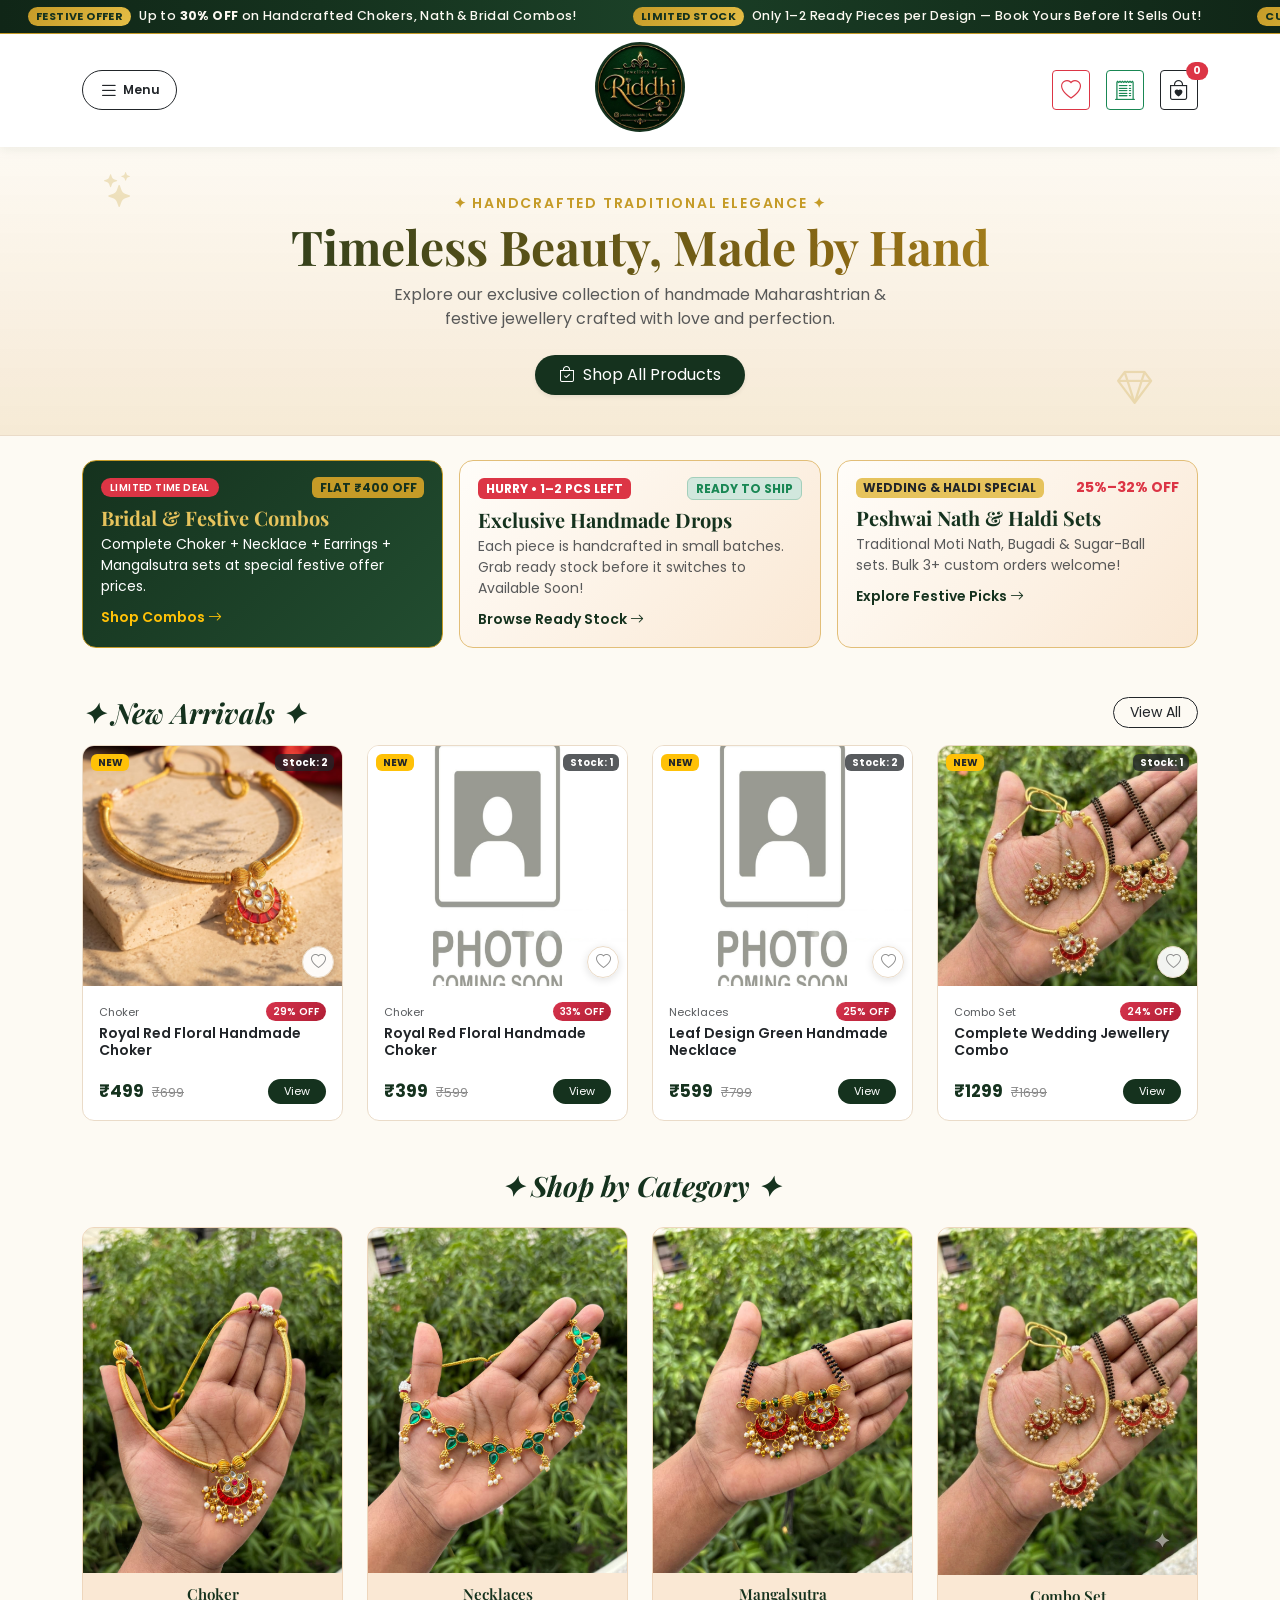
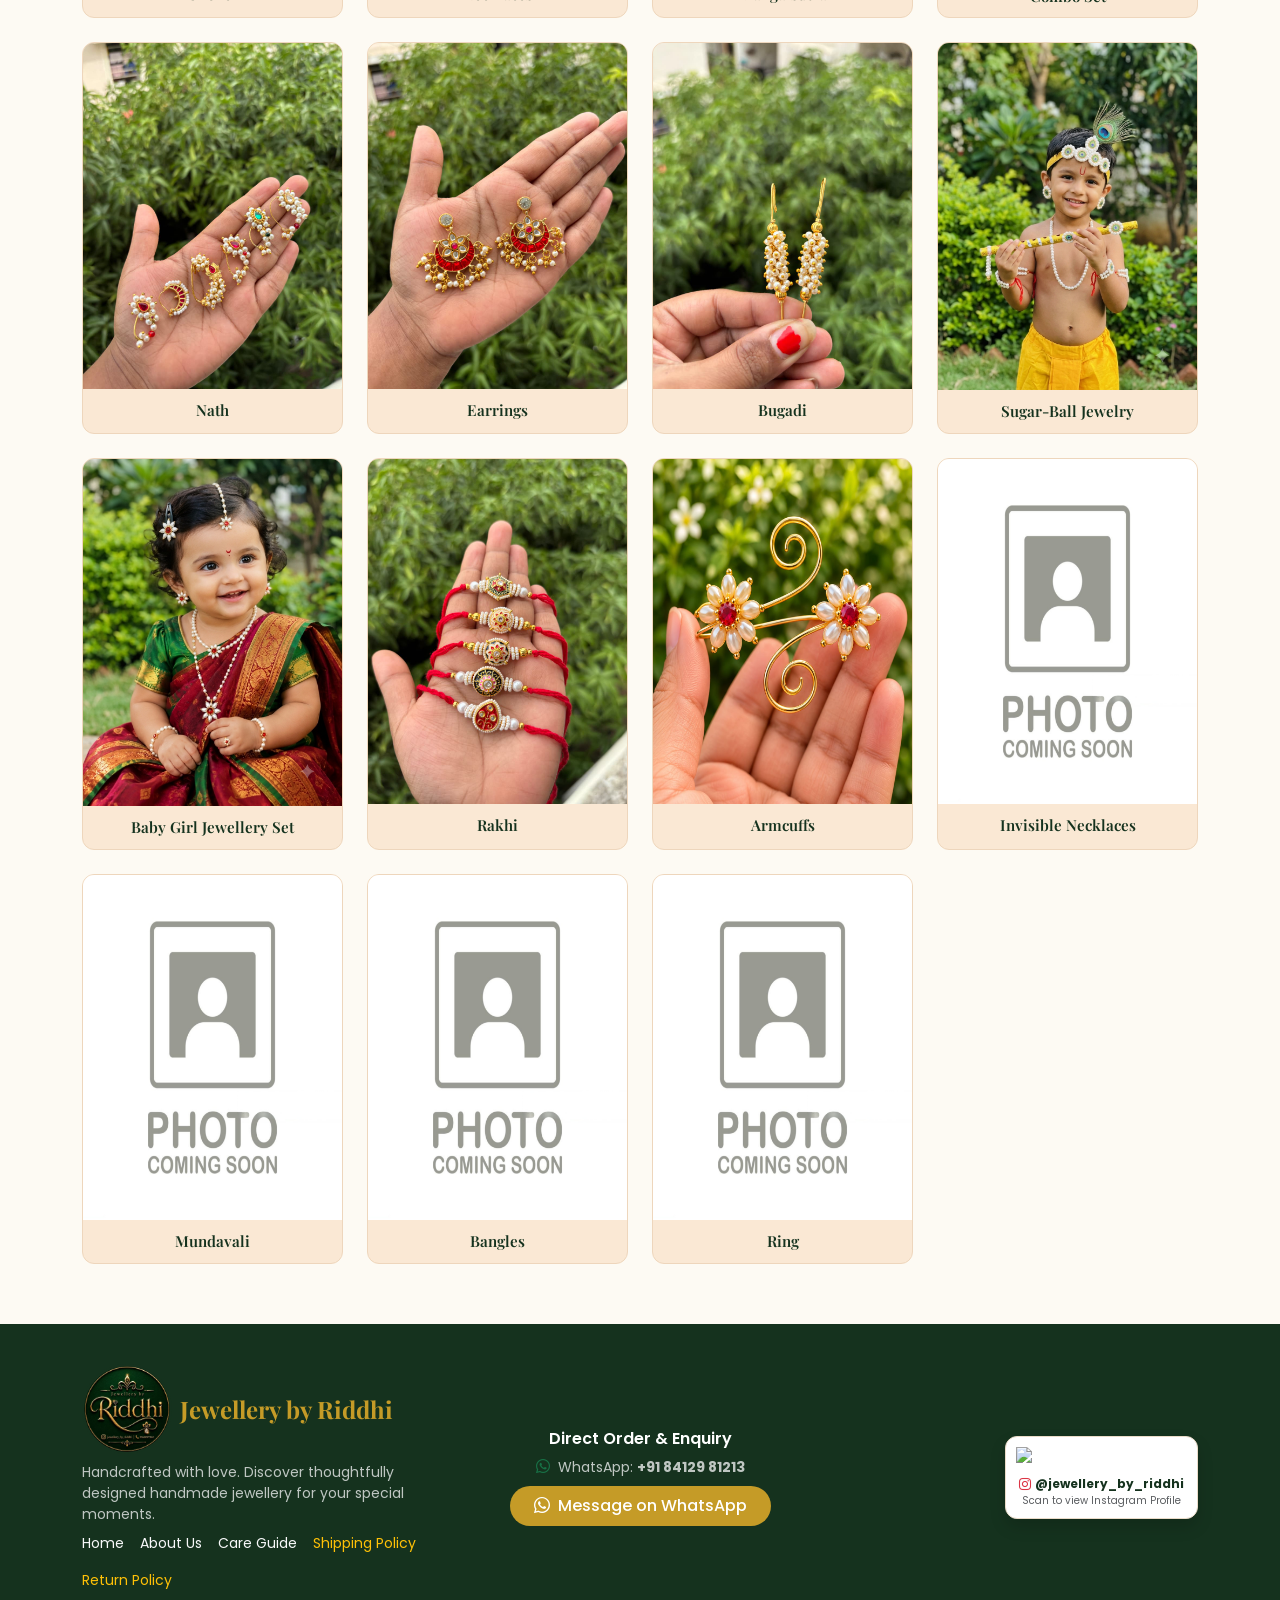
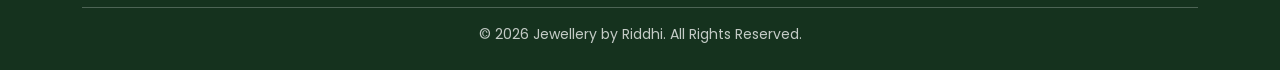
==== index.html @ 9cf91559 "Add files via upload" ====
<!DOCTYPE html>
<html lang="en">
<head>
  <meta charset="UTF-8">
  <meta name="viewport" content="width=device-width, initial-scale=1.0">
  <title>Jewellery by Riddhi - Handmade Jewellery</title>
  <link href="https://cdn.jsdelivr.net/npm/bootstrap@5.3.2/dist/css/bootstrap.min.css" rel="stylesheet">
  <link rel="stylesheet" href="https://cdn.jsdelivr.net/npm/bootstrap-icons@1.11.1/font/bootstrap-icons.css">
  <link href="https://fonts.googleapis.com/css2?family=Playfair+Display:ital,wght@0,600;0,700;1,500&family=Poppins:wght@300;400;500;600&display=swap" rel="stylesheet">
  <link rel="stylesheet" href="css/style.css">
</head>
<body>

  <!-- FESTIVE OFFER MARQUEE RIBBON -->
  <div class="offer-marquee-bar">
    <div class="offer-marquee-track">
      <div class="offer-marquee-item">
        <span class="gold-pill">Festive Offer</span>
        <span>Up to <strong>30% OFF</strong> on Handcrafted Chokers, Nath &amp; Bridal Combos!</span>
      </div>
      <div class="offer-marquee-item">
        <span class="gold-pill">Limited Stock</span>
        <span>Only 1–2 Ready Pieces per Design — Book Yours Before It Sells Out!</span>
      </div>
      <div class="offer-marquee-item">
        <span class="gold-pill">Custom Bulk</span>
        <span>Need 3–4+ Pieces for Weddings or Haldi? Custom Making Available!</span>
      </div>
      <div class="offer-marquee-item">
        <span class="gold-pill">Festive Offer</span>
        <span>Up to <strong>30% OFF</strong> on Handcrafted Chokers, Nath &amp; Bridal Combos!</span>
      </div>
      <div class="offer-marquee-item">
        <span class="gold-pill">Limited Stock</span>
        <span>Only 1–2 Ready Pieces per Design — Book Yours Before It Sells Out!</span>
      </div>
      <div class="offer-marquee-item">
        <span class="gold-pill">Custom Bulk</span>
        <span>Need 3–4+ Pieces for Weddings or Haldi? Custom Making Available!</span>
      </div>
    </div>
  </div>

  <!-- NAVBAR: LEFT MENU (offcanvas-start) | CENTER BRAND LOGO | RIGHT FAVORITES + MY ORDERS + CART -->
  <nav class="navbar sticky-top px-2 px-md-3">
    <div class="container">
      <div class="navbar-grid">
        <!-- Left: Menu Button -->
        <div class="nav-left-slot d-flex align-items-center">
          <button class="btn btn-outline-dark btn-sm px-2 px-md-3 py-1 d-flex align-items-center gap-1 rounded-pill" type="button" data-bs-toggle="offcanvas" data-bs-target="#menuOffcanvas" aria-label="Open Menu">
            <i class="bi bi-list fs-5"></i>
            <span class="d-none d-sm-inline small fw-semibold">Menu</span>
          </button>
        </div>

        <!-- Center: Brand Logo -->
        <div class="nav-center-slot text-center">
          <div class="d-inline-flex flex-column align-items-center" style="cursor:pointer;" onclick="navigateTo('home'); adminLogoTap()">
            <img src="assets/logo.png" alt="Jewellery by Riddhi Logo" class="brand-logo-img">
          </div>
        </div>

        <!-- Right: Favorites + My Orders + Cart Icons -->
        <div class="nav-right-slot d-flex align-items-center gap-2 gap-md-3">
          <button class="btn btn-outline-danger position-relative btn-sm px-2 py-1" onclick="openFavoritesView()" title="My Favorites">
            <i class="bi bi-heart fs-5"></i>
            <span id="navFavCount" class="position-absolute top-0 start-100 translate-middle badge rounded-pill bg-danger d-none">0</span>
          </button>
          <button class="btn btn-outline-success position-relative btn-sm px-2 py-1" data-bs-toggle="offcanvas" data-bs-target="#myOrdersOffcanvas" title="My Orders">
            <i class="bi bi-receipt-cutoff fs-5"></i>
            <span id="navOrdersCount" class="position-absolute top-0 start-100 translate-middle badge rounded-pill bg-success d-none">0</span>
          </button>
          <button class="btn btn-outline-dark position-relative btn-sm px-2 py-1" data-bs-toggle="offcanvas" data-bs-target="#cartOffcanvas" title="Shopping Cart">
            <i class="bi bi-bag-heart fs-5"></i>
            <span id="navCartCount" class="position-absolute top-0 start-100 translate-middle badge rounded-pill bg-danger">0</span>
          </button>
        </div>
      </div>
    </div>
  </nav>

  <!-- LEFT SIDEBAR MENU (offcanvas-start) -->
  <div class="offcanvas offcanvas-start" tabindex="-1" id="menuOffcanvas">
    <div class="offcanvas-header" style="background-color: var(--primary-green); color: #fff;">
      <div class="d-flex align-items-center gap-2">
        <img src="assets/logo.png" alt="Logo" class="brand-logo-img" style="width:60px;height:60px;">
      </div>
      <button type="button" class="btn-close btn-close-white" data-bs-dismiss="offcanvas"></button>
    </div>
    <div class="offcanvas-body d-flex flex-column justify-content-between" style="background-color: var(--cream-bg);">
      <div>
        <!-- ADMIN PERSISTENT SIDEBAR SECTION (Visible whenever admin is logged in, stays logged in even after closing popup) -->
        <div id="sidebarAdminSection" class="d-none mb-3 p-2 rounded-3 border shadow-sm" style="background-color: #fff8eb; border-color: var(--accent-gold) !important;">
          <div class="d-flex justify-content-between align-items-center mb-2">
            <span class="badge" style="background-color: var(--primary-green);"><i class="bi bi-shield-check me-1"></i>Admin Active</span>
            <button type="button" class="btn btn-outline-danger btn-sm py-0 px-2" style="font-size: 11px;" onclick="adminLogout()">
              <i class="bi bi-box-arrow-right me-1"></i>Logout
            </button>
          </div>

          <button type="button" class="btn btn-green btn-sm w-100 rounded-pill mb-2 fw-semibold" onclick="openAllCustomersModal()" data-bs-dismiss="offcanvas">
            <i class="bi bi-people me-1"></i> Customers &amp; Orders Panel
          </button>

          <!-- Individual Product Stock Update with Category Filter in Sidebar -->
          <div class="p-2 rounded bg-white border mb-2">
            <div class="small fw-bold mb-1" style="color: var(--primary-green); font-size: 11.5px;">
              <i class="bi bi-box-seam me-1"></i>Individual Product Stock Update
            </div>
            <select id="sidebarStockCategoryFilter" class="form-select form-select-sm mb-1" style="font-size: 11.5px;" onchange="syncStockCategoryFilter('sidebar')">
              <option value="All">Filter Category: All Categories</option>
            </select>
            <select id="sidebarStockProductSelect" class="form-select form-select-sm mb-1" style="font-size: 11.5px;" onchange="onStockProductSelectChange('sidebar')"></select>
            <div class="input-group input-group-sm">
              <span class="input-group-text" style="font-size: 11px;">Stock</span>
              <input type="number" id="sidebarStockQtyInput" class="form-control" min="0" max="999" value="2">
              <button type="button" class="btn btn-green" onclick="saveSingleProductStockFromUI('sidebar')">Update</button>
            </div>
          </div>

          <!-- Auto-Delivered Timer Manual Control in Sidebar -->
          <div class="p-2 rounded bg-white border">
            <div class="form-check form-switch m-0 d-flex align-items-center justify-content-between ps-0">
              <label class="form-check-label small fw-semibold text-dark" for="sidebarAutoDeliverSwitch" style="font-size: 11px;">
                <i class="bi bi-clock-history me-1 text-warning"></i>Auto-Delivered (5d)
              </label>
              <input class="form-check-input ms-2" type="checkbox" role="switch" id="sidebarAutoDeliverSwitch" checked onchange="toggleAutoDeliverSetting(this.checked)">
            </div>
            <div id="sidebarAutoDeliverHint" class="text-muted mt-1" style="font-size: 10px;">
              ON: Shipped orders auto-mark Delivered in 5 days. Turn OFF for manual Delivered status only.
            </div>
          </div>
        </div>

        <ul class="list-group list-group-flush mb-3">
          <li class="list-group-item bg-transparent">
            <a href="javascript:void(0)" class="text-decoration-none text-dark fw-semibold" onclick="navigateTo('home')" data-bs-dismiss="offcanvas">
              <i class="bi bi-house-door me-2"></i>Home
            </a>
          </li>
          <li class="list-group-item bg-transparent">
            <a href="javascript:void(0)" class="text-decoration-none text-dark fw-semibold" onclick="openProductsView('All')" data-bs-dismiss="offcanvas">
              <i class="bi bi-grid me-2"></i>All Products (Filter)
            </a>
          </li>
          <li class="list-group-item bg-transparent">
            <a href="javascript:void(0)" class="text-decoration-none text-dark fw-semibold" onclick="openFavoritesView()" data-bs-dismiss="offcanvas">
              <i class="bi bi-heart text-danger me-2"></i>My Favorites
            </a>
          </li>
          <li class="list-group-item bg-transparent">
            <a href="javascript:void(0)" class="text-decoration-none text-dark fw-semibold" data-bs-toggle="offcanvas" data-bs-target="#myOrdersOffcanvas">
              <i class="bi bi-receipt-cutoff me-2"></i>My Orders
            </a>
          </li>
          <li class="list-group-item bg-transparent">
            <a href="about.html" class="text-decoration-none text-dark fw-semibold">
              <i class="bi bi-info-circle me-2"></i>About Us
            </a>
          </li>
          <li class="list-group-item bg-transparent">
            <a href="care-guide.html" class="text-decoration-none text-dark fw-semibold">
              <i class="bi bi-stars me-2"></i>Care Guide
            </a>
          </li>
          <li class="list-group-item bg-transparent">
            <a href="javascript:void(0)" class="text-decoration-none text-dark fw-semibold" onclick="openPolicyModal('shipping')" data-bs-dismiss="offcanvas">
              <i class="bi bi-truck me-2"></i>Shipping Policy
            </a>
          </li>
          <li class="list-group-item bg-transparent">
            <a href="javascript:void(0)" class="text-decoration-none text-dark fw-semibold" onclick="openPolicyModal('return')" data-bs-dismiss="offcanvas">
              <i class="bi bi-arrow-counterclockwise me-2"></i>Return Policy
            </a>
          </li>
        </ul>

        <h6 class="fw-bold px-3 mb-2 text-uppercase small" style="color: var(--accent-gold); letter-spacing: 1px;">All Categories</h6>
        <div class="list-group list-group-flush px-2 mb-3" id="sidebarCategoryList" style="max-height: 220px; overflow-y: auto;"></div>
      </div>

      <div class="text-center border-top pt-3">
        <p class="small fw-semibold mb-2" style="color: var(--primary-green);">Follow Us on Instagram</p>
        <div class="qr-box shadow-sm">
          <img src="https://api.qrserver.com/v1/create-qr-code/?size=150x150&data=https://www.instagram.com/jewellery_by_riddhi/" alt="Instagram QR">
          <div class="small fw-bold mt-1" style="color: var(--primary-green); font-size: 11px;">@jewellery_by_riddhi</div>
        </div>
        <div class="mt-2">
          <a href="https://www.instagram.com/jewellery_by_riddhi/" target="_blank" class="btn btn-sm btn-outline-dark rounded-pill px-3">
            <i class="bi bi-instagram me-1"></i> Open Instagram
          </a>
        </div>
      </div>
    </div>
  </div>

  <!-- HOME VIEW -->
  <div id="homeView">
    <section class="hero-section text-center">
      <i class="bi bi-stars hero-float-badge hero-float-1"></i>
      <i class="bi bi-gem hero-float-badge hero-float-2"></i>
      <i class="bi bi-sparkle hero-float-badge hero-float-3"></i>
      <div class="container position-relative">
        <p class="text-uppercase small fw-semibold mb-1" style="color: var(--accent-gold); letter-spacing: 1.8px;">✦ Handcrafted Traditional Elegance ✦</p>
        <h1 class="display-5 fw-bold mb-2 gold-shimmer-text">Timeless Beauty, Made by Hand</h1>
        <p class="text-muted mx-auto mb-4" style="max-width: 530px;">Explore our exclusive collection of handmade Maharashtrian &amp; festive jewellery crafted with love and perfection.</p>
        <div class="d-flex justify-content-center gap-2 flex-wrap">
          <button class="btn btn-green px-4 py-2 rounded-pill shadow-sm" onclick="openProductsView('All')">
            <i class="bi bi-bag-check me-1"></i> Shop All Products
          </button>
          <!-- <button class="btn btn-outline-dark px-4 py-2 rounded-pill" onclick="openProductsView('Choker')">
            Explore Chokers
          </button> -->
        </div>
      </div>
    </section>

    <!-- HIGHLIGHTED OFFER CARDS BANNER SECTION -->
    <section class="container mt-4 mb-2">
      <div class="row g-3">
        <div class="col-12 col-md-4 stagger-card" style="animation-delay: 0.05s;">
          <div class="offer-highlight-card featured-green" onclick="openProductsView('Combo Set')">
            <div class="d-flex justify-content-between align-items-center mb-2">
              <span class="offer-urgency-pill">LIMITED TIME DEAL</span>
              <span class="badge" style="background-color: var(--accent-gold); color: #15321e;">FLAT ₹400 OFF</span>
            </div>
            <h5 class="brand-font fw-bold mb-1" style="color: var(--accent-gold-light);">Bridal &amp; Festive Combos</h5>
            <p class="small mb-2 opacity-90">Complete Choker + Necklace + Earrings + Mangalsutra sets at special festive offer prices.</p>
            <span class="small fw-semibold text-warning">Shop Combos <i class="bi bi-arrow-right"></i></span>
          </div>
        </div>

        <div class="col-12 col-md-4 stagger-card" style="animation-delay: 0.15s;">
          <div class="offer-highlight-card" onclick="openProductsView('All')">
            <div class="d-flex justify-content-between align-items-center mb-2">
              <span class="badge bg-danger">HURRY • 1–2 PCS LEFT</span>
              <span class="badge bg-success-subtle text-success border border-success-subtle">READY TO SHIP</span>
            </div>
            <h5 class="brand-font fw-bold mb-1" style="color: var(--primary-green);">Exclusive Handmade Drops</h5>
            <p class="small text-muted mb-2">Each piece is handcrafted in small batches. Grab ready stock before it switches to Available Soon!</p>
            <span class="small fw-semibold" style="color: var(--primary-green);">Browse Ready Stock <i class="bi bi-arrow-right"></i></span>
          </div>
        </div>

        <div class="col-12 col-md-4 stagger-card" style="animation-delay: 0.25s;">
          <div class="offer-highlight-card" onclick="openProductsView('Nath')">
            <div class="d-flex justify-content-between align-items-center mb-2">
              <span class="badge text-dark" style="background-color: var(--accent-gold-light);">WEDDING &amp; HALDI SPECIAL</span>
              <span class="small fw-bold text-danger">25%–32% OFF</span>
            </div>
            <h5 class="brand-font fw-bold mb-1" style="color: var(--primary-green);">Peshwai Nath &amp; Haldi Sets</h5>
            <p class="small text-muted mb-2">Traditional Moti Nath, Bugadi &amp; Sugar-Ball sets. Bulk 3+ custom orders welcome!</p>
            <span class="small fw-semibold" style="color: var(--primary-green);">Explore Festive Picks <i class="bi bi-arrow-right"></i></span>
          </div>
        </div>
      </div>
    </section>

    <!-- NEW ARRIVALS SECTION -->
    <section class="container my-5">
      <div class="d-flex justify-content-between align-items-center mb-3">
        <h3 class="section-title m-0">✦ New Arrivals ✦</h3>
        <button class="btn btn-sm btn-outline-dark rounded-pill px-3" onclick="openProductsView('All')">View All</button>
      </div>
      <div class="row g-3 g-md-4" id="newArrivalsGrid"></div>
    </section>

    <!-- SHOP BY CATEGORY (15 CATEGORIES) -->
    <section class="container my-5">
      <div class="text-center mb-4">
        <h3 class="section-title">✦ Shop by Category ✦</h3>
      </div>
      <div class="row g-3 g-md-4" id="homeCategoryGrid">
      </div>
    </section>
  </div>

  <!-- ALL PRODUCTS & FILTER VIEW -->
  <section class="container my-4 d-none" id="productListView">
    <div class="d-flex flex-wrap justify-content-between align-items-center gap-2 mb-3 pb-2 border-bottom">
      <button class="btn btn-outline-dark btn-sm rounded-pill px-3" onclick="navigateTo('home')">
        <i class="bi bi-arrow-left"></i> Home
      </button>
      <h3 class="brand-font fw-bold m-0" id="collectionHeading" style="color: var(--primary-green);">All Products</h3>
      <span class="badge bg-secondary" id="productCountBadge">0 Items</span>
    </div>

    <div class="card border-0 shadow-sm p-3 mb-4" style="background-color: #fff; border-radius: 12px;">
      <div class="row g-2 align-items-center">
        <div class="col-12 col-md-4">
          <div class="input-group input-group-sm">
            <span class="input-group-text bg-white"><i class="bi bi-search"></i></span>
            <input type="text" id="filterSearch" class="form-control" placeholder="Search choker, nath, green, bridal..." oninput="applyFilters()">
          </div>
        </div>
        <div class="col-6 col-md-4">
          <select id="filterCategory" class="form-select form-select-sm" onchange="applyFilters()">
            <option value="All">All Categories</option>
          </select>
        </div>
        <div class="col-6 col-md-4">
          <select id="filterPrice" class="form-select form-select-sm" onchange="applyFilters()">
            <option value="default">Sort / Filter: Featured</option>
            <option value="a-z">Alphabetically: A – Z</option>
            <option value="z-a">Alphabetically: Z – A</option>
            <option value="low-high">Price: Low to High</option>
            <option value="high-low">Price: High to Low</option>
            <option value="under-500">Under ₹500</option>
            <option value="500-1000">₹500 – ₹1000</option>
            <option value="1000-1500">₹1000 – ₹1500</option>
            <option value="1500-2000">₹1500 – ₹2000</option>
            <option value="above-2000">Above ₹2000</option>
          </select>
        </div>
      </div>
    </div>

    <div class="row g-3 g-md-4" id="productsGrid"></div>
  </section>

  <!-- MY FAVORITES / WISHLIST VIEW -->
  <section class="container my-4 d-none" id="favoritesView">
    <div class="d-flex flex-wrap justify-content-between align-items-center gap-2 mb-3 pb-2 border-bottom">
      <button class="btn btn-outline-dark btn-sm rounded-pill px-3" onclick="navigateTo('home')">
        <i class="bi bi-arrow-left"></i> Home
      </button>
      <h3 class="brand-font fw-bold m-0" style="color: var(--primary-green);">
        <i class="bi bi-heart-fill text-danger me-1"></i> My Favorite Jewellery
      </h3>
      <span class="badge bg-danger" id="favoritesCountBadge">0 Saved</span>
    </div>
    <div class="row g-3 g-md-4" id="favoritesGrid"></div>
  </section>

  <!-- PRODUCT DETAIL MODAL -->
  <div class="modal fade" id="productModal" tabindex="-1" aria-hidden="true">
    <div class="modal-dialog modal-dialog-centered modal-lg">
      <div class="modal-content" style="background-color: var(--cream-bg); border-radius: 16px;">
        <div class="modal-header border-0 pb-1">
          <div class="d-flex align-items-center gap-2">
            <span class="badge" style="background-color: var(--accent-gold);" id="modalCategory">Category</span>
            <button type="button" id="modalFavBtn" class="btn btn-sm btn-outline-danger rounded-pill px-2 py-0" onclick="toggleCurrentProductFavorite()">
              <i class="bi bi-heart me-1"></i><span>Save</span>
            </button>
          </div>
          <button type="button" class="btn-close" onclick="closeProductModal()" aria-label="Close"></button>
        </div>
        <div class="modal-body pt-1">
          <div class="row g-4">
            <div class="col-md-6">
              <div class="media-main-box shadow-sm" id="modalMainMedia"></div>
              <div class="thumb-list" id="modalThumbnails"></div>
              <small class="text-muted d-block mt-1" style="font-size: 11px;">
                <i class="bi bi-arrows-fullscreen me-1"></i>3 photos + 1 video • Click media for full screen
              </small>
            </div>

            <div class="col-md-6">
              <h4 class="brand-font fw-bold mb-1" id="modalTitle" style="color: var(--primary-green);">Product Name</h4>
              <div class="d-flex flex-wrap align-items-center gap-2 my-2">
                <h4 class="fw-bold m-0" style="color: #b0881e;">₹<span id="modalPrice">0</span></h4>
                <span class="actual-price fs-6" id="modalActualPrice"></span>
                <span class="discount-badge" id="modalDiscountBadge"></span>
                <span class="badge bg-success-subtle text-success border border-success-subtle px-2 py-1" id="modalStockBadge">
                  Stock: 2 pcs
                </span>
              </div>
              <p class="small text-muted mb-2" id="modalDesc"></p>

              <!-- SHIPPING POLICY LINK IN PRODUCT DETAIL -->
              <div class="mb-3">
                <a href="javascript:void(0)" class="small fw-semibold text-decoration-none" style="color: var(--primary-green);" onclick="openPolicyModal('shipping')">
                  <i class="bi bi-truck me-1 text-warning"></i>View Shipping Policy &amp; Delivery Timelines <i class="bi bi-box-arrow-up-right" style="font-size: 10px;"></i>
                </a>
              </div>

              <!-- IN-STOCK ORDER CONTROLS -->
              <div id="inStockControlsBox">
                <div class="mb-2">
                  <label class="form-label fw-semibold small mb-1">Select Size:</label>
                  <select class="form-select form-select-sm" id="modalSize">
                    <option value="Free Size (Adjustable Dori)">Free Size (Adjustable Dori)</option>
                    <option value="Small / Kids">Small / Kids</option>
                    <option value="Medium (Standard)">Medium (Standard)</option>
                    <option value="Large">Large</option>
                  </select>
                </div>

                <div class="mb-2">
                  <label class="form-label fw-semibold small mb-1">
                    Quantity <span class="text-muted fw-normal" id="maxStockHint">(Max 2 ready)</span>:
                  </label>
                  <div class="input-group input-group-sm" style="width: 135px;">
                    <button class="btn btn-outline-secondary" type="button" onclick="changeModalQty(-1)">-</button>
                    <input type="text" class="form-control text-center fw-bold" id="modalQty" value="1" readonly>
                    <button class="btn btn-outline-secondary" type="button" onclick="changeModalQty(1)">+</button>
                  </div>
                </div>

                <div class="mb-3">
                  <label class="form-label fw-semibold small mb-1">Customization Note (Optional):</label>
                  <textarea class="form-control form-control-sm" id="modalCustom" rows="2" placeholder="Color change, matching earrings, or dori length..."></textarea>
                </div>

                <div class="d-grid gap-2 d-sm-flex">
                  <button class="btn btn-outline-dark flex-fill fw-medium btn-sm py-2" onclick="handleAddToCartClick()">
                    <i class="bi bi-cart-plus me-1"></i> Add to Cart
                  </button>
                  <button class="btn btn-green flex-fill fw-medium btn-sm py-2" onclick="handleOrderSingleClick()">
                    <i class="bi bi-whatsapp me-1"></i> Order Now
                  </button>
                </div>
              </div>

              <!-- OUT OF STOCK / AVAILABLE SOON ENQUIRY BOX -->
              <div id="availableSoonBox" class="d-none p-3 rounded-3 border mb-2" style="background-color: #fff3cd; border-color: #ffe69c !important;">
                <div class="d-flex align-items-center gap-2 mb-1">
                  <span class="badge bg-danger">Stock: 0</span>
                  <span class="fw-bold text-dark small">Available Soon (Made to Order)</span>
                </div>
                <p class="small text-muted mb-2" style="font-size: 12px;">
                  Ready stock is currently sold out. Still want this design? Contact us directly on Call or WhatsApp to place a custom-making request!
                </p>
                <div class="d-flex gap-2 flex-wrap">
                  <a id="availSoonWaBtn" href="#" target="_blank" class="btn btn-green btn-sm rounded-pill flex-fill">
                    <i class="bi bi-whatsapp me-1"></i> WhatsApp Enquiry
                  </a>
                  <a href="tel:+918412981213" class="btn btn-outline-dark btn-sm rounded-pill flex-fill">
                    <i class="bi bi-telephone-fill me-1"></i> Call Now
                  </a>
                </div>
              </div>

              <!-- BULK / 3-4+ PIECES CUSTOM ENQUIRY -->
              <div class="mt-3 p-2 rounded-3 border" style="background-color: #fff8eb; border-color: #eed6bc !important;">
                <div class="d-flex justify-content-between align-items-center gap-2">
                  <span class="small text-dark" style="font-size: 12px;">
                    <strong>Need 3, 4 or more pieces?</strong> Custom bulk making available!
                  </span>
                  <button class="btn btn-gold btn-sm text-nowrap" style="font-size: 11px;" onclick="toggleBulkEnquiry()">
                    Enquire 3+ Pcs
                  </button>
                </div>
                <div id="bulkEnquiryBox" class="mt-2 pt-2 border-top d-none">
                  <div class="input-group input-group-sm">
                    <span class="input-group-text">Qty</span>
                    <input type="number" id="bulkQtyInput" class="form-control" value="4" min="3" max="50" style="max-width: 70px;">
                    <input type="text" id="bulkNoteInput" class="form-control" placeholder="Color/Event note...">
                    <button class="btn btn-green" type="button" onclick="sendBulkEnquiryWhatsApp()">
                      <i class="bi bi-whatsapp"></i> Send
                    </button>
                  </div>
                </div>
              </div>

            </div>
          </div>
        </div>
      </div>
    </div>
  </div>

  <!-- COMPULSORY CUSTOMER DETAILS MODAL -->
  <div class="modal fade" id="customerDetailsModal" tabindex="-1" aria-hidden="true">
    <div class="modal-dialog modal-dialog-centered">
      <div class="modal-content" style="background-color: var(--cream-bg); border-radius: 16px;">
        <div class="modal-header" style="background-color: var(--primary-green); color: #fff;">
          <h5 class="modal-title brand-font"><i class="bi bi-person-check me-2"></i>Delivery &amp; Contact Details</h5>
          <button type="button" class="btn-close btn-close-white" data-bs-dismiss="modal"></button>
        </div>
        <form onsubmit="submitCustomerDetails(event)" autocomplete="off">
          <div class="modal-body">
            <p class="small text-muted mb-3">All fields are required so we can process your order and review your summary before sending on WhatsApp.</p>
            <div class="mb-2">
              <label class="form-label small fw-semibold">Full Name * <span class="text-muted fw-normal">(Alphabets only)</span></label>
              <input type="text" id="custName" class="form-control form-control-sm" required pattern="[A-Za-z\s]{2,60}" oninput="sanitizeAlphaInput(this)" placeholder="Enter full name (e.g. Riddhi Kulkarni)">
              <small id="custNameHint" class="text-danger d-none" style="font-size: 11px;">Only alphabets (A–Z) and spaces are allowed.</small>
            </div>
            <div class="mb-2">
              <label class="form-label small fw-semibold">Mobile / WhatsApp Number * <span class="text-muted fw-normal">(Exact 10 digits)</span></label>
              <input type="tel" id="custMobile" class="form-control form-control-sm" required pattern="[0-9]{10}" minlength="10" maxlength="10" oninput="sanitizeTenDigitMobile(this)" placeholder="e.g. 9876543210">
              <small id="custMobileHint" class="text-danger d-none" style="font-size: 11px;">Please enter an exact 10-digit Indian mobile number.</small>
            </div>
            <div class="mb-2">
              <label class="form-label small fw-semibold">Complete Address *</label>
              <textarea id="custAddress" class="form-control form-control-sm" rows="2" required placeholder="House/Flat no., Street, Landmark"></textarea>
            </div>
            <div class="row g-2">
              <div class="col-6">
                <label class="form-label small fw-semibold">City *</label>
                <div class="city-autocomplete-wrap">
                  <div class="input-group input-group-sm">
                    <input type="text" id="custCity" class="form-control" required placeholder="Select or type city..." oninput="handleCityInput(this.value)" onfocus="handleCityInput(this.value)">
                    <button class="btn btn-outline-secondary" type="button" onclick="toggleCityDropdownBtn()" title="Show city list" aria-label="Show city list">
                      <i class="bi bi-chevron-down"></i>
                    </button>
                  </div>
                  <div id="citySuggestionsDropdown" class="city-suggestions-list d-none"></div>
                </div>
              </div>
              <div class="col-6">
                <label class="form-label small fw-semibold">Pincode *</label>
                <input type="text" id="custPincode" class="form-control form-control-sm" required pattern="[0-9]{6}" minlength="6" maxlength="6" oninput="this.value = this.value.replace(/[^0-9]/g, '').slice(0,6)" placeholder="6-digit PIN">
              </div>
            </div>
          </div>
          <div class="modal-footer border-0">
            <button type="button" class="btn btn-outline-secondary btn-sm" data-bs-dismiss="modal">Cancel</button>
            <button type="submit" class="btn btn-green btn-sm px-4 rounded-pill">Continue</button>
          </div>
        </form>
      </div>
    </div>
  </div>

  <!-- ORDER REVIEW & CONFIRMATION MODAL -->
  <div class="modal fade" id="orderConfirmModal" tabindex="-1" aria-hidden="true">
    <div class="modal-dialog modal-dialog-centered">
      <div class="modal-content" style="background-color: var(--cream-bg); border-radius: 16px; border: 2px solid var(--accent-gold);">
        <div class="modal-header" style="background-color: var(--primary-green); color: #fff;">
          <h5 class="modal-title brand-font"><i class="bi bi-clipboard-check me-2"></i>Review &amp; Confirm Order</h5>
          <button type="button" class="btn-close btn-close-white" data-bs-dismiss="modal"></button>
        </div>
        <div class="modal-body">
          <p class="small text-muted mb-2">Please verify your selected items and delivery details before confirming:</p>
          <div id="confirmOrderPreviewBox" class="p-3 rounded-3 bg-white border shadow-sm mb-3"></div>
          <div class="p-2 rounded-3 small" style="background-color: #fff8eb; border: 1px solid #eed6bc; color: #5c4310;">
            <i class="bi bi-info-circle-fill me-1 text-warning"></i>
            Confirming will place your order, reserve your stock, and open WhatsApp to send your order details.
          </div>
        </div>
        <div class="modal-footer border-0 d-flex flex-wrap justify-content-between gap-2">
          <button type="button" class="btn btn-outline-dark btn-sm rounded-pill px-3" onclick="editOrderDetailsFromConfirm()">
            <i class="bi bi-pencil-square me-1"></i> Edit Details
          </button>
          <div class="d-flex gap-2">
            <button type="button" class="btn btn-outline-danger btn-sm rounded-pill px-3" data-bs-dismiss="modal">
              No, Cancel
            </button>
            <button type="button" class="btn btn-green btn-sm rounded-pill px-3 fw-semibold" onclick="confirmAndSendOrderWhatsApp()">
              <i class="bi bi-whatsapp me-1"></i> Yes, Confirm &amp; Send on WhatsApp
            </button>
          </div>
        </div>
      </div>
    </div>
  </div>

  <!-- CART ITEM REMOVAL CONFIRMATION MODAL -->
  <div class="modal fade" id="removeCartConfirmModal" tabindex="-1" aria-hidden="true">
    <div class="modal-dialog modal-dialog-centered modal-sm">
      <div class="modal-content" style="background-color: var(--cream-bg); border-radius: 16px; border: 1.5px solid #e2be78;">
        <div class="modal-header border-0 pb-0">
          <h6 class="modal-title brand-font fw-bold" style="color: var(--primary-green);">
            <i class="bi bi-trash3 text-danger me-1"></i> Remove Item?
          </h6>
          <button type="button" class="btn-close" data-bs-dismiss="modal"></button>
        </div>
        <div class="modal-body text-center py-3">
          <p class="small fw-semibold mb-1" id="removeCartItemTitle">Product Name</p>
          <p class="small text-muted mb-0">Do you want to remove this product from cart?</p>
        </div>
        <div class="modal-footer border-0 justify-content-center gap-2 pt-0">
          <button type="button" class="btn btn-outline-secondary btn-sm rounded-pill px-4" data-bs-dismiss="modal">No</button>
          <button type="button" class="btn btn-danger btn-sm rounded-pill px-4" onclick="confirmRemoveCartItem()">Yes</button>
        </div>
      </div>
    </div>
  </div>

  <!-- ADMIN CANCEL REASON MODAL (High z-index so it always appears cleanly above Admin Panel) -->
  <div class="modal fade" id="adminCancelReasonModal" tabindex="-1" aria-hidden="true" data-bs-backdrop="static" style="z-index: 1080;">
    <div class="modal-dialog modal-dialog-centered">
      <div class="modal-content" style="background-color: var(--cream-bg); border-radius: 16px; border: 2px solid #dc3545;">
        <div class="modal-header bg-danger text-white">
          <h5 class="modal-title brand-font"><i class="bi bi-x-circle me-2"></i>Why Cancel Order?</h5>
          <button type="button" class="btn-close btn-close-white" onclick="closeAdminCancelModal()"></button>
        </div>
        <div class="modal-body">
          <p class="small text-muted mb-2">Order ID: <strong id="cancelModalOrderId" class="text-dark"></strong></p>
          <div class="mb-2">
            <label class="form-label small fw-semibold">Select Cancellation Reason *</label>
            <select id="adminCancelReasonSelect" class="form-select form-select-sm" onchange="toggleCustomCancelNote()">
              <option value="Customer requested cancellation">Customer requested cancellation</option>
              <option value="Payment not received / Unconfirmed">Payment not received / Unconfirmed</option>
              <option value="Raw material / Artisan unavailable">Raw material / Artisan unavailable</option>
              <option value="Delivery pincode not serviceable">Delivery pincode not serviceable</option>
              <option value="Duplicate order placed">Duplicate order placed</option>
              <option value="Other">Other (Write Custom Reason Below)</option>
            </select>
          </div>
          <div class="mb-1">
            <label class="form-label small fw-semibold">Note for Customer (Visible in Customer's My Orders)</label>
            <textarea id="adminCancelReasonNote" class="form-control form-control-sm" rows="2" placeholder="Write note or custom reason so customer knows why it was cancelled..."></textarea>
          </div>
        </div>
        <div class="modal-footer border-0">
          <button type="button" class="btn btn-outline-secondary btn-sm rounded-pill px-3" onclick="closeAdminCancelModal()">Back</button>
          <button type="button" id="confirmCancelOrderBtn" class="btn btn-danger btn-sm rounded-pill px-4" onclick="submitAdminCancelOrder()">Confirm Cancel Order</button>
        </div>
      </div>
    </div>
  </div>

  <!-- CART OFFCANVAS -->
  <div class="offcanvas offcanvas-end" tabindex="-1" id="cartOffcanvas">
    <div class="offcanvas-header" style="background-color: var(--primary-green); color: #fff;">
      <h5 class="offcanvas-title brand-font"><i class="bi bi-bag-heart me-2"></i>Your Shopping Cart</h5>
      <button type="button" class="btn-close btn-close-white" data-bs-dismiss="offcanvas"></button>
    </div>
    <div class="offcanvas-body d-flex flex-column justify-content-between" style="background-color: var(--cream-bg);">
      <div id="cartItemsContainer"></div>
      <div class="border-top pt-3 mt-3">
        <div class="d-flex justify-content-between align-items-center mb-1">
          <span class="small text-muted">Total Discount / Savings:</span>
          <span class="small fw-semibold text-success">₹<span id="cartSavingsTotal">0</span></span>
        </div>
        <div class="d-flex justify-content-between align-items-center mb-3">
          <span class="fw-bold fs-5">Total Amount:</span>
          <span class="fw-bold fs-5" style="color: var(--primary-green);">₹<span id="cartTotal">0</span></span>
        </div>
        <button class="btn btn-green w-100 py-2 fw-semibold" onclick="handleCheckoutCartClick()">
          <i class="bi bi-whatsapp me-1"></i> Order All on WhatsApp
        </button>
      </div>
    </div>
  </div>

  <!-- MY ORDERS OFFCANVAS (SAVED ORDER HISTORY + FILTERS) -->
  <div class="offcanvas offcanvas-end" tabindex="-1" id="myOrdersOffcanvas">
    <div class="offcanvas-header" style="background-color: var(--primary-green); color: #fff;">
      <h5 class="offcanvas-title brand-font"><i class="bi bi-receipt-cutoff me-2"></i>My Placed Orders</h5>
      <button type="button" class="btn-close btn-close-white" data-bs-dismiss="offcanvas"></button>
    </div>
    <div class="offcanvas-body d-flex flex-column justify-content-between" style="background-color: var(--cream-bg);">
      <div>
        <!-- PLACED ORDERS FILTERS -->
        <div class="card border-0 shadow-sm p-2 mb-3 bg-white">
          <div class="row g-2">
            <div class="col-6">
              <label class="form-label mb-1 text-muted" style="font-size: 10px; font-weight: 600;">BY STATUS</label>
              <select id="myOrdersStatusFilter" class="form-select form-select-sm" onchange="renderMyOrders()">
                <option value="all">All Orders</option>
                <option value="Pending">Order Placed</option>
                <option value="Confirmed">Confirmation</option>
                <option value="Shipped">Shipped</option>
                <option value="Delivered">Delivered</option>
                <option value="Cancelled">Cancelled</option>
              </select>
            </div>
            <div class="col-6">
              <label class="form-label mb-1 text-muted" style="font-size: 10px; font-weight: 600;">DATE-WISE FILTER</label>
              <select id="myOrdersDateFilter" class="form-select form-select-sm" onchange="renderMyOrders()">
                <option value="all">All Dates</option>
                <option value="30d">Last 30 Days</option>
                <option value="3m">Last 3 Months</option>
                <option value="2026">Year 2026</option>
                <option value="2025">Year 2025</option>
              </select>
            </div>
          </div>
        </div>

        <div id="myOrdersListContainer"></div>
      </div>
      <div class="border-top pt-2 mt-2 text-center">
        <small class="text-muted d-block mb-2" style="font-size: 11px;">Orders placed on this device are saved here automatically.</small>
        <button class="btn btn-outline-danger btn-sm rounded-pill px-3" onclick="clearOrderHistory()">Clear History</button>
      </div>
    </div>
  </div>

  <!-- FLOATING CART -->
  <div class="floating-cart d-none" id="floatingCartBtn" data-bs-toggle="offcanvas" data-bs-target="#cartOffcanvas">
    <i class="bi bi-bag-check-fill fs-5" style="color: var(--accent-gold);"></i>
    <span class="fw-medium small"><span id="floatCount">0</span> Items | ₹<span id="floatTotal">0</span></span>
  </div>

  <!-- FULLSCREEN MEDIA LIGHTBOX -->
  <div class="fullscreen-overlay" id="fullscreenOverlay">
    <button type="button" class="close-fullscreen-btn" onclick="closeFullscreenMedia()" aria-label="Close Full Screen">&times;</button>
    <div id="fullscreenContent"></div>
  </div>

  <!-- ORDER PLACED SUCCESSFULLY POPUP MODAL -->
  <div class="modal fade" id="orderSuccessModal" tabindex="-1" aria-hidden="true">
    <div class="modal-dialog modal-dialog-centered">
      <div class="modal-content" style="background-color: var(--cream-bg); border-radius: 18px; border: 2px solid var(--accent-gold);">
        <div class="modal-header border-0 pb-0">
          <button type="button" class="btn-close" data-bs-dismiss="modal" aria-label="Close"></button>
        </div>
        <div class="modal-body text-center pt-0 px-4 pb-4">
          <div class="mx-auto mb-3 d-flex align-items-center justify-content-center rounded-circle"
               style="width: 72px; height: 72px; background-color: #d1e7dd; color: #15321e; font-size: 2.4rem;">
            <i class="bi bi-check-circle-fill"></i>
          </div>
          <h3 class="brand-font fw-bold mb-1" style="color: var(--primary-green);">Order Placed Successfully!</h3>
          <div class="alert alert-warning py-2 px-3 small text-start my-2" style="border-radius: 10px; font-size: 12px;">
            <i class="bi bi-whatsapp text-success me-1"></i>
            <strong>Status:</strong> We have received your order and will confirm it shortly. We will reach out to you via call or WhatsApp to complete the payment process; your order will be confirmed only after this step. Please complete the payment to confirm your order.
          </div>

          <!-- Order Summary Card Inside Popup -->
          <div class="text-start p-3 rounded-3 mb-3 shadow-sm" style="background-color: #fff; border: 1px solid #eadbc8;" id="successOrderSummaryBox">
          </div>

          <!-- Buttons to Send / Save Order Copy on Customer's Own WhatsApp -->
          <div class="d-grid gap-2">
            <a id="customerWhatsAppCopyBtn" href="#" target="_blank" class="btn btn-green py-2 fw-semibold rounded-pill">
              <i class="bi bi-whatsapp me-1"></i> Get Order Details on My WhatsApp
            </a>
            <button type="button" class="btn btn-outline-success btn-sm rounded-pill" data-bs-dismiss="modal" data-bs-toggle="offcanvas" data-bs-target="#myOrdersOffcanvas">
              <i class="bi bi-receipt-cutoff me-1"></i> View in My Orders
            </button>
            <button type="button" class="btn btn-outline-dark btn-sm rounded-pill" data-bs-dismiss="modal">
              Continue Shopping
            </button>
          </div>
        </div>
      </div>
    </div>
  </div>

  <!-- ADMIN LOGIN MODAL -->
  <div class="modal fade" id="adminLoginModal" tabindex="-1" aria-hidden="true">
    <div class="modal-dialog modal-dialog-centered modal-sm">
      <div class="modal-content" style="background-color: var(--cream-bg); border-radius: 16px;">
        <div class="modal-header" style="background-color: var(--primary-green); color: #fff;">
          <h5 class="modal-title brand-font"><i class="bi bi-shield-lock me-2"></i>Admin Login</h5>
          <button type="button" class="btn-close btn-close-white" data-bs-dismiss="modal" aria-label="Close"></button>
        </div>
        <form onsubmit="submitAdminLogin(event)" autocomplete="off">
          <div class="modal-body">
            <div id="adminLoginError" class="alert alert-danger py-2 small d-none" role="alert"></div>
            <div class="mb-2">
              <label class="form-label small fw-semibold" for="adminUser">Username</label>
              <input type="text" id="adminUser" class="form-control form-control-sm" required autocomplete="username" autocapitalize="none" spellcheck="false">
            </div>
            <div class="mb-1">
              <label class="form-label small fw-semibold" for="adminPass">Password</label>
              <div class="input-group input-group-sm">
                <input type="password" id="adminPass" class="form-control" required autocomplete="current-password">
                <button class="btn btn-outline-secondary" type="button" onclick="const f=document.getElementById('adminPass'); f.type = f.type==='password' ? 'text' : 'password'" aria-label="Show or hide password"><i class="bi bi-eye"></i></button>
              </div>
            </div>
          </div>
          <div class="modal-footer border-0">
            <button type="button" class="btn btn-outline-secondary btn-sm" data-bs-dismiss="modal">Cancel</button>
            <button type="submit" id="adminLoginBtn" class="btn btn-green btn-sm px-4 rounded-pill">Login</button>
          </div>
        </form>
      </div>
    </div>
  </div>

  <!-- ADMIN PANEL: ALL CUSTOMERS, ORDERS & STOCK MANAGER (Closing does NOT logout admin) -->
  <div class="modal fade" id="allCustomersModal" tabindex="-1" aria-hidden="true">
    <div class="modal-dialog modal-dialog-centered modal-lg modal-dialog-scrollable">
      <div class="modal-content" style="background-color: var(--cream-bg); border-radius: 16px;">
        <div class="modal-header" style="background-color: var(--primary-green); color: #fff;">
          <h5 class="modal-title brand-font"><i class="bi bi-people me-2"></i>Admin: Customers, Orders &amp; Stock</h5>
          <button type="button" class="btn-close btn-close-white" data-bs-dismiss="modal" aria-label="Close"></button>
        </div>
        <div class="modal-body">
          <div class="d-flex flex-wrap justify-content-between align-items-center gap-2 mb-3">
            <span id="adminSourceBadge" class="badge bg-secondary">Source</span>
            <div class="d-flex gap-2">
              <button type="button" class="btn btn-outline-dark btn-sm" onclick="refreshAdminPanel()"><i class="bi bi-arrow-clockwise me-1"></i>Refresh</button>
              <button type="button" class="btn btn-outline-success btn-sm" onclick="exportOrdersCsv()"><i class="bi bi-download me-1"></i>CSV</button>
              <button type="button" class="btn btn-outline-danger btn-sm" onclick="adminLogout()"><i class="bi bi-box-arrow-right me-1"></i>Logout</button>
            </div>
          </div>

          <!-- PER-PRODUCT STOCK MANAGER WITH CATEGORY FILTER -->
          <div class="card border-0 shadow-sm p-2 mb-3 bg-white">
            <div class="d-flex flex-wrap justify-content-between align-items-center gap-2 mb-2">
              <span class="small fw-bold" style="color: var(--primary-green);"><i class="bi bi-box-seam me-1"></i>Individual Product Stock Update</span>
              <div class="form-check form-switch m-0">
                <input class="form-check-input" type="checkbox" role="switch" id="modalAutoDeliverSwitch" checked onchange="toggleAutoDeliverSetting(this.checked)">
                <label class="form-check-label small fw-semibold" for="modalAutoDeliverSwitch" style="font-size: 11px;">Auto-Delivered (5d)</label>
              </div>
            </div>
            <div class="row g-2 align-items-center">
              <div class="col-12 col-sm-4">
                <select id="modalStockCategoryFilter" class="form-select form-select-sm" onchange="syncStockCategoryFilter('modal')">
                  <option value="All">All Categories</option>
                </select>
              </div>
              <div class="col-12 col-sm-4">
                <select id="modalStockProductSelect" class="form-select form-select-sm" onchange="onStockProductSelectChange('modal')"></select>
              </div>
              <div class="col-7 col-sm-2">
                <div class="input-group input-group-sm">
                  <span class="input-group-text">Qty</span>
                  <input type="number" id="modalStockQtyInput" class="form-control" min="0" max="999" value="2">
                </div>
              </div>
              <div class="col-5 col-sm-2 d-grid">
                <button type="button" class="btn btn-green btn-sm" onclick="saveSingleProductStockFromUI('modal')">Save</button>
              </div>
            </div>
          </div>

          <div class="row g-2 mb-3">
            <div class="col-12 col-sm-7">
              <input type="text" id="customerSearchInput" class="form-control form-control-sm" placeholder="Search by Customer Name or Mobile Number..." oninput="renderAllCustomersSummary()">
            </div>
            <div class="col-12 col-sm-5">
              <select id="customerFilterType" class="form-select form-select-sm" onchange="renderAllCustomersSummary()">
                <option value="all">All Orders (Past &amp; Recent)</option>
                <option value="present">Recent (last 7 days)</option>
                <option value="past">Older than 7 days</option>
              </select>
            </div>
          </div>
          <div id="customerStatsBar" class="small fw-semibold mb-3 text-muted"></div>
          <div id="allCustomersListContainer"></div>
        </div>
        <div class="modal-footer border-0">
          <button type="button" class="btn btn-green btn-sm px-4 rounded-pill" data-bs-dismiss="modal">Close Panel</button>
        </div>
      </div>
    </div>
  </div>

  <div class="modal fade" id="policyModal" tabindex="-1" aria-hidden="true">
    <div class="modal-dialog modal-dialog-centered modal-lg">
      <div class="modal-content" style="background-color: var(--cream-bg); border-radius: 16px;">
        <div class="modal-header" style="background-color: var(--primary-green); color: #fff;">
          <h5 class="modal-title brand-font" id="policyModalTitle">Policy Details</h5>
          <button type="button" class="btn-close btn-close-white" data-bs-dismiss="modal"></button>
        </div>
        <div class="modal-body" id="policyModalBody"></div>
        <div class="modal-footer border-0">
          <button type="button" class="btn btn-green btn-sm px-4 rounded-pill" data-bs-dismiss="modal">Close</button>
        </div>
      </div>
    </div>
  </div>

  <footer>
    <div class="container">
      <div class="row g-4 align-items-center text-center text-md-start">
        <div class="col-md-4">
          <div class="d-flex align-items-center justify-content-center justify-content-md-start gap-2 mb-2">
            <img src="assets/logo.png" alt="Jewellery by Riddhi" class="brand-logo-img">
            <h4 class="brand-font fw-bold m-0" style="color: var(--accent-gold);">Jewellery by Riddhi</h4>
          </div>
          <p class="small text-light opacity-75 mb-2">Handcrafted with love. Discover thoughtfully designed handmade jewellery for your special moments.</p>
          <div class="d-flex justify-content-center justify-content-md-start gap-3 small flex-wrap">
            <a href="index.html" class="text-light text-decoration-none">Home</a>
            <a href="about.html" class="text-light text-decoration-none">About Us</a>
            <a href="care-guide.html" class="text-light text-decoration-none">Care Guide</a>
            <a href="javascript:void(0)" class="text-warning text-decoration-none" onclick="openPolicyModal('shipping')">Shipping Policy</a>
            <a href="javascript:void(0)" class="text-warning text-decoration-none" onclick="openPolicyModal('return')">Return Policy</a>
          </div>
        </div>

        <div class="col-md-4 text-center">
          <h6 class="fw-semibold mb-2">Direct Order &amp; Enquiry</h6>
          <p class="small mb-2 text-light opacity-75">
            <i class="bi bi-whatsapp text-success me-1"></i> WhatsApp: <strong>+91 84129 81213</strong>
          </p>
          <a href="https://wa.me/918412981213?text=Hello%20Jewellery%20by%20Riddhi!%20I%20have%20an%20enquiry." target="_blank" class="btn btn-gold px-4 py-2 rounded-pill">
            <i class="bi bi-whatsapp me-1"></i> Message on WhatsApp
          </a>
        </div>

        <div class="col-md-4 text-center text-md-end">
          <div class="qr-box shadow">
            <img src="https://api.qrserver.com/v1/create-qr-code/?size=150x150&data=https://www.instagram.com/jewellery_by_riddhi/" alt="Instagram QR Code">
            <div class="fw-bold mt-1" style="color: var(--primary-green); font-size: 12px;">
              <i class="bi bi-instagram text-danger me-1"></i>@jewellery_by_riddhi
            </div>
            <div class="text-muted" style="font-size: 10px;">Scan to view Instagram Profile</div>
          </div>
        </div>
      </div>

      <hr class="border-light opacity-25 my-3">
      <p class="text-center small mb-0 opacity-75">© 2026 Jewellery by Riddhi. All Rights Reserved.</p>
    </div>
  </footer>

  <script src="https://cdn.jsdelivr.net/npm/bootstrap@5.3.2/dist/js/bootstrap.bundle.min.js"></script>
  <script src="js/data.js?v=9"></script>
  <script src="js/app.js?v=9"></script>
</body>
</html>
---- css/style.css ----
:root {
  --primary-green: #15321e;
  --primary-green-light: #1f492c;
  --accent-gold: #c59b27;
  --accent-gold-light: #e6c35c;
  --cream-bg: #fdfaf3;
  --card-peach: #fae8d4;
  --text-dark: #2c2c2c;
}

body {
  font-family: 'Poppins', sans-serif;
  background-color: var(--cream-bg);
  color: var(--text-dark);
  overflow-x: hidden;
}

h1, h2, h3, h4, .brand-font {
  font-family: 'Playfair Display', serif;
}

/* ==========================================
   ANIMATIONS & KEYFRAMES
   ========================================== */
@keyframes goldShimmer {
  0% { background-position: -200% center; }
  100% { background-position: 200% center; }
}

@keyframes floatAccent {
  0%, 100% { transform: translateY(0px) rotate(0deg); }
  50% { transform: translateY(-8px) rotate(3deg); }
}

@keyframes pulseUrgency {
  0%, 100% { transform: scale(1); box-shadow: 0 0 0 0 rgba(197, 155, 39, 0.45); }
  50% { transform: scale(1.03); box-shadow: 0 0 0 8px rgba(197, 155, 39, 0); }
}

@keyframes marqueeScroll {
  0% { transform: translateX(0%); }
  100% { transform: translateX(-50%); }
}

@keyframes cardReveal {
  from {
    opacity: 0;
    transform: translateY(18px);
  }
  to {
    opacity: 1;
    transform: translateY(0);
  }
}

.stagger-card {
  animation: cardReveal 0.55s cubic-bezier(0.22, 1, 0.36, 1) both;
}

.gold-shimmer-text {
  background: linear-gradient(90deg, var(--primary-green) 0%, #8b6914 35%, var(--accent-gold) 50%, #8b6914 65%, var(--primary-green) 100%);
  background-size: 200% auto;
  -webkit-background-clip: text;
  -webkit-text-fill-color: transparent;
  animation: goldShimmer 4.5s linear infinite;
}

/* ==========================================
   FESTIVE OFFER MARQUEE RIBBON
   ========================================== */
.offer-marquee-bar {
  background: linear-gradient(90deg, #102617, var(--primary-green), #1b4027, var(--primary-green), #102617);
  color: #fff;
  border-bottom: 1.5px solid var(--accent-gold);
  overflow: hidden;
  white-space: nowrap;
  padding: 7px 0;
  font-size: 12.5px;
  letter-spacing: 0.4px;
  position: relative;
  z-index: 1031;
}

.offer-marquee-track {
  display: inline-flex;
  width: max-content;
  animation: marqueeScroll 28s linear infinite;
}

.offer-marquee-bar:hover .offer-marquee-track {
  animation-play-state: paused;
}

.offer-marquee-item {
  display: inline-flex;
  align-items: center;
  gap: 8px;
  padding: 0 28px;
  color: #fdfaf3;
  font-weight: 500;
}

.offer-marquee-item .gold-pill {
  background: linear-gradient(135deg, var(--accent-gold), #e5be46);
  color: #15321e;
  font-weight: 700;
  padding: 1px 8px;
  border-radius: 50px;
  font-size: 11px;
  text-transform: uppercase;
}

/* ==========================================
   NAVBAR & CENTERED BRAND LOGO
   ========================================== */
.navbar {
  background-color: #ffffff;
  box-shadow: 0 2px 12px rgba(21, 50, 30, 0.08);
  padding-top: 8px;
  padding-bottom: 8px;
}

.navbar-grid {
  display: grid;
  grid-template-columns: 1fr auto 1fr;
  align-items: center;
  width: 100%;
}

.nav-left-slot {
  justify-self: start;
}

.nav-center-slot {
  justify-self: center;
}

.nav-right-slot {
  justify-self: end;
}

.brand-logo-img {
  width: 90px;
  height: 90px;
  object-fit: contain;
  border-radius: 50%;
  background-color: #15321e;
  padding: 2px;
  transition: transform 0.3s ease, box-shadow 0.3s ease;
}

.brand-logo-img:hover {
  transform: scale(1.04);
  box-shadow: 0 4px 14px rgba(197, 155, 39, 0.35);
}

@media (max-width: 576px) {
  .brand-logo-img {
    width: 64px;
    height: 64px;
  }
}

/* ==========================================
   HERO SECTION & FLOATING ACCENTS
   ========================================== */
.hero-section {
  background: linear-gradient(rgba(253, 250, 243, 0.85), rgba(245, 232, 210, 0.91)),
              url('https://images.unsplash.com/photo-1611591437281-460bfbe1220a?auto=format&fit=crop&w=1200&q=80') center/cover;
  padding: 46px 15px 40px;
  border-bottom: 1px solid #eadbc8;
  position: relative;
  overflow: hidden;
}

.hero-float-badge {
  position: absolute;
  color: rgba(197, 155, 39, 0.25);
  font-size: 2.2rem;
  pointer-events: none;
  animation: floatAccent 4.5s ease-in-out infinite;
}

.hero-float-1 { top: 18px; left: 8%; animation-delay: 0s; }
.hero-float-2 { bottom: 20px; right: 10%; animation-delay: 1.5s; }
.hero-float-3 { top: 28px; right: 18%; font-size: 1.5rem; animation-delay: 0.8s; }

/* ==========================================
   HOME PAGE HIGHLIGHTED OFFER CARDS
   ========================================== */
.offer-highlight-card {
  background: linear-gradient(135deg, #fffdf9 0%, #fae8d4 100%);
  border: 1.5px solid #e2be78;
  border-radius: 14px;
  padding: 16px 18px;
  position: relative;
  overflow: hidden;
  transition: transform 0.28s ease, box-shadow 0.28s ease;
  height: 100%;
  cursor: pointer;
}

.offer-highlight-card:hover {
  transform: translateY(-4px);
  box-shadow: 0 10px 22px rgba(21, 50, 30, 0.13);
}

.offer-highlight-card.featured-green {
  background: linear-gradient(135deg, #15321e 0%, #224d30 100%);
  border-color: var(--accent-gold);
  color: #fff;
}

.offer-urgency-pill {
  display: inline-block;
  background: #dc3545;
  color: #fff;
  font-size: 10px;
  font-weight: 600;
  padding: 2px 9px;
  border-radius: 50px;
  letter-spacing: 0.4px;
  animation: pulseUrgency 2.4s infinite;
}

.btn-green {
  background-color: var(--primary-green);
  color: #fff;
  border: none;
  transition: all 0.25s ease;
}
.btn-green:hover {
  background-color: #1f492c;
  color: #fff;
  transform: translateY(-1px);
  box-shadow: 0 4px 12px rgba(21, 50, 30, 0.2);
}

.btn-gold {
  background-color: var(--accent-gold);
  color: #fff;
  border: none;
  font-weight: 500;
  transition: all 0.25s ease;
}
.btn-gold:hover {
  background-color: #b0881e;
  color: #fff;
  transform: translateY(-1px);
}

/* Section Titles */
.section-title {
  font-style: italic;
  font-weight: 700;
  color: var(--primary-green);
}

/* Category & New Arrival Cards */
.custom-card {
  background-color: var(--card-peach);
  border: 1px solid #eed6bc;
  border-radius: 12px;
  overflow: hidden;
  transition: transform 0.3s ease, box-shadow 0.3s ease, border-color 0.3s ease;
  cursor: pointer;
  height: 100%;
}
.custom-card:hover {
  transform: translateY(-5px);
  border-color: var(--accent-gold);
  box-shadow: 0 10px 20px rgba(21, 50, 30, 0.14);
}
.custom-card img {
  width: 100%;
  height: auto;
  object-fit: cover;
  transition: transform 0.4s ease;
}
.custom-card:hover img {
  transform: scale(1.04);
}
.card-footer-title {
  padding: 10px 8px;
  text-align: center;
  font-family: 'Playfair Display', serif;
  font-weight: 600;
  font-size: 0.95rem;
  color: var(--primary-green);
}

/* Product Grid Card */
.product-card {
  background: #fff;
  border: 1px solid #eadbc8;
  border-radius: 12px;
  overflow: hidden;
  transition: transform 0.3s ease, box-shadow 0.3s ease, border-color 0.3s ease;
  cursor: pointer;
  height: 100%;
  display: flex;
  flex-direction: column;
  justify-content: space-between;
}
.product-card:hover {
  box-shadow: 0 10px 24px rgba(21, 50, 30, 0.12);
  border-color: var(--accent-gold);
  transform: translateY(-4px);
}
.product-card img {
  width: 100%;
  height: 240px;
  object-fit: cover;
  transition: transform 0.4s ease;
}
.product-card:hover img {
  transform: scale(1.03);
}

/* Price & Discount Badges */
.price-tag {
  color: var(--primary-green);
  font-weight: 700;
  font-size: 1.05rem;
}
.actual-price {
  text-decoration: line-through;
  color: #8c8c8c;
  font-size: 0.82rem;
  font-weight: 400;
}
.discount-badge {
  background: linear-gradient(135deg, #d6334c, #b01e35);
  color: #fff;
  font-size: 10px;
  font-weight: 600;
  padding: 2px 7px;
  border-radius: 50px;
  letter-spacing: 0.3px;
}

/* Out of stock / Available Soon styling */
.product-card.out-of-stock img {
  filter: grayscale(50%) opacity(0.88);
}

/* Custom City Autocomplete Dropdown */
.city-autocomplete-wrap {
  position: relative;
}
.city-suggestions-list {
  position: absolute;
  top: 100%;
  left: 0;
  right: 0;
  z-index: 1060;
  background: #fff;
  border: 1px solid #d8c3a5;
  border-top: none;
  border-radius: 0 0 10px 10px;
  max-height: 175px;
  overflow-y: auto;
  box-shadow: 0 8px 18px rgba(0, 0, 0, 0.12);
}
.city-suggestion-item {
  padding: 7px 12px;
  font-size: 12.5px;
  cursor: pointer;
  border-bottom: 1px solid #f5eee4;
  display: flex;
  align-items: center;
  gap: 6px;
}
.city-suggestion-item:last-child {
  border-bottom: none;
}
.city-suggestion-item:hover,
.city-suggestion-item.active {
  background-color: #fae8d4;
  color: var(--primary-green);
  font-weight: 600;
}

/* Product Detail Gallery & Fullscreen Trigger */
.media-main-box {
  width: 100%;
  height: 340px;
  background: #fff;
  border-radius: 12px;
  overflow: hidden;
  border: 1px solid #eadbc8;
  position: relative;
  display: flex;
  align-items: center;
  justify-content: center;
}
.media-main-box img,
.media-main-box video {
  width: 100%;
  height: 100%;
  object-fit: cover;
  cursor: zoom-in;
}
.fullscreen-btn {
  position: absolute;
  top: 10px;
  right: 10px;
  z-index: 5;
  background: rgba(21, 50, 30, 0.85);
  color: #fff;
  border: 1px solid var(--accent-gold);
  border-radius: 8px;
  padding: 5px 9px;
  font-size: 12px;
  cursor: pointer;
}
.thumb-list {
  display: flex;
  gap: 8px;
  margin-top: 10px;
  overflow-x: auto;
  padding-bottom: 4px;
}
.thumb-item {
  width: 64px;
  height: 64px;
  border-radius: 8px;
  overflow: hidden;
  border: 2px solid transparent;
  cursor: pointer;
  position: relative;
  flex-shrink: 0;
}
.thumb-item.active {
  border-color: var(--primary-green);
}
.thumb-item img {
  width: 100%;
  height: 100%;
  object-fit: cover;
}
.video-badge-icon {
  position: absolute;
  inset: 0;
  background: rgba(0, 0, 0, 0.45);
  color: #fff;
  display: flex;
  align-items: center;
  justify-content: center;
  font-size: 1.3rem;
}

/* Fullscreen Lightbox Overlay */
.fullscreen-overlay {
  position: fixed;
  inset: 0;
  background: rgba(0, 0, 0, 0.94);
  z-index: 2000;
  display: none;
  align-items: center;
  justify-content: center;
  padding: 20px;
}
.fullscreen-overlay.active {
  display: flex;
}
.fullscreen-overlay img,
.fullscreen-overlay video {
  max-width: 96vw;
  max-height: 90vh;
  border-radius: 10px;
  box-shadow: 0 10px 35px rgba(0,0,0,0.6);
}
.close-fullscreen-btn {
  position: fixed;
  top: 18px;
  right: 22px;
  z-index: 2010;
  background: #fff;
  color: #000;
  border: none;
  width: 42px;
  height: 42px;
  border-radius: 50%;
  font-size: 22px;
  font-weight: bold;
  cursor: pointer;
}

/* QR Card */
.qr-box {
  background: #fff;
  border: 1px solid #eadbc8;
  border-radius: 12px;
  padding: 10px;
  text-align: center;
  display: inline-block;
}
.qr-box img {
  width: 115px;
  height: 115px;
}

/* Floating Cart */
.floating-cart {
  position: fixed;
  bottom: 20px;
  right: 20px;
  z-index: 1040;
  background-color: var(--primary-green);
  color: #fff;
  border: 2px solid var(--accent-gold);
  border-radius: 50px;
  padding: 10px 18px;
  box-shadow: 0 4px 15px rgba(0,0,0,0.25);
  display: flex;
  align-items: center;
  gap: 8px;
  cursor: pointer;
  transition: transform 0.25s ease;
}
.floating-cart:hover {
  transform: scale(1.04);
}

/* Info / Page Cards */
.info-card {
  background: #fff;
  border: 1px solid #eadbc8;
  border-radius: 15px;
  padding: 28px;
}

/* Footer */
footer {
  background-color: var(--primary-green);
  color: #fff;
  padding: 40px 15px 25px;
  margin-top: 60px;
}


/* ==========================================
   FAVORITES / WISHLIST HEART BUTTON
   ========================================== */
.fav-heart-btn {
  position: absolute;
  bottom: 8px;
  right: 8px;
  z-index: 4;
  width: 32px;
  height: 32px;
  border-radius: 50%;
  background: rgba(255, 255, 255, 0.94);
  border: 1px solid #eadbc8;
  color: #8c8c8c;
  display: flex;
  align-items: center;
  justify-content: center;
  font-size: 15px;
  box-shadow: 0 2px 8px rgba(0,0,0,0.12);
  transition: transform 0.2s ease, color 0.2s ease, background-color 0.2s ease;
  cursor: pointer;
}
.fav-heart-btn:hover {
  transform: scale(1.12);
  color: #dc3545;
}
.fav-heart-btn.active {
  color: #dc3545;
  background: #fff0f3;
  border-color: #f5c2c7;
}
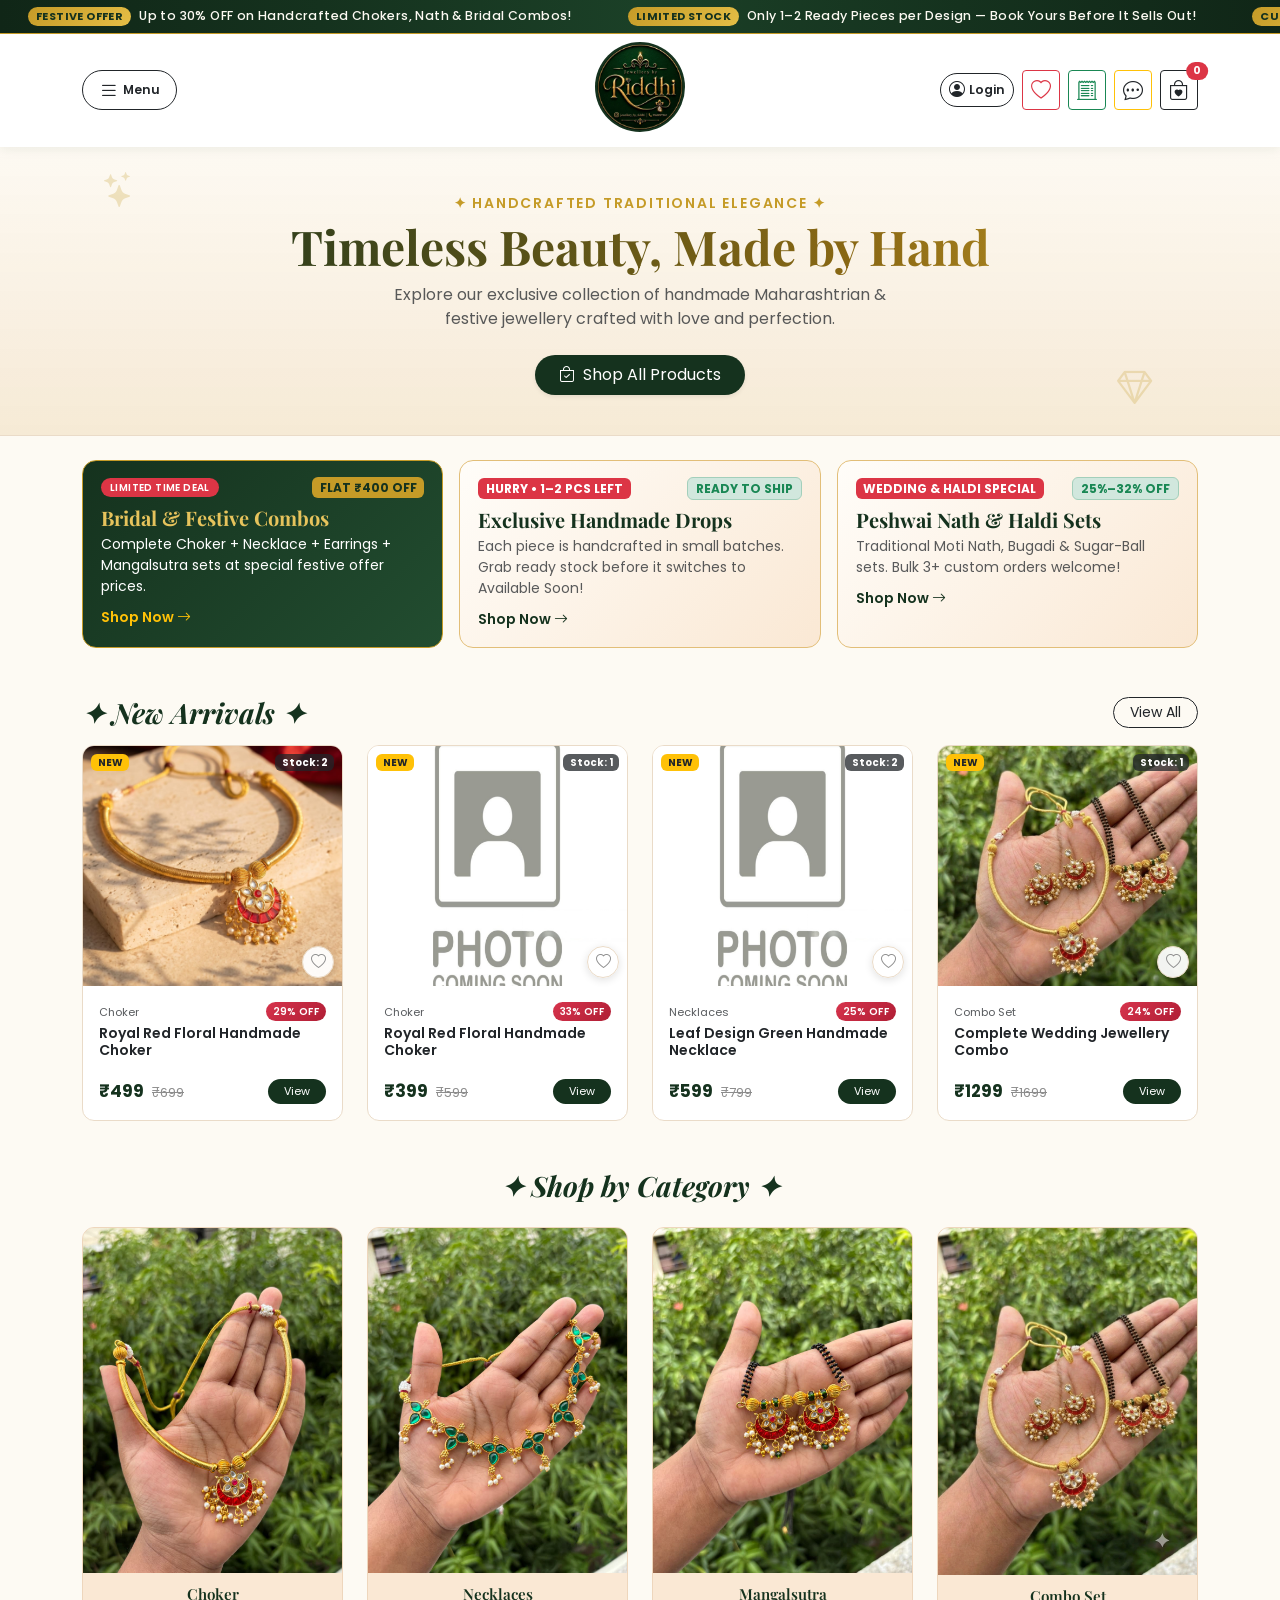
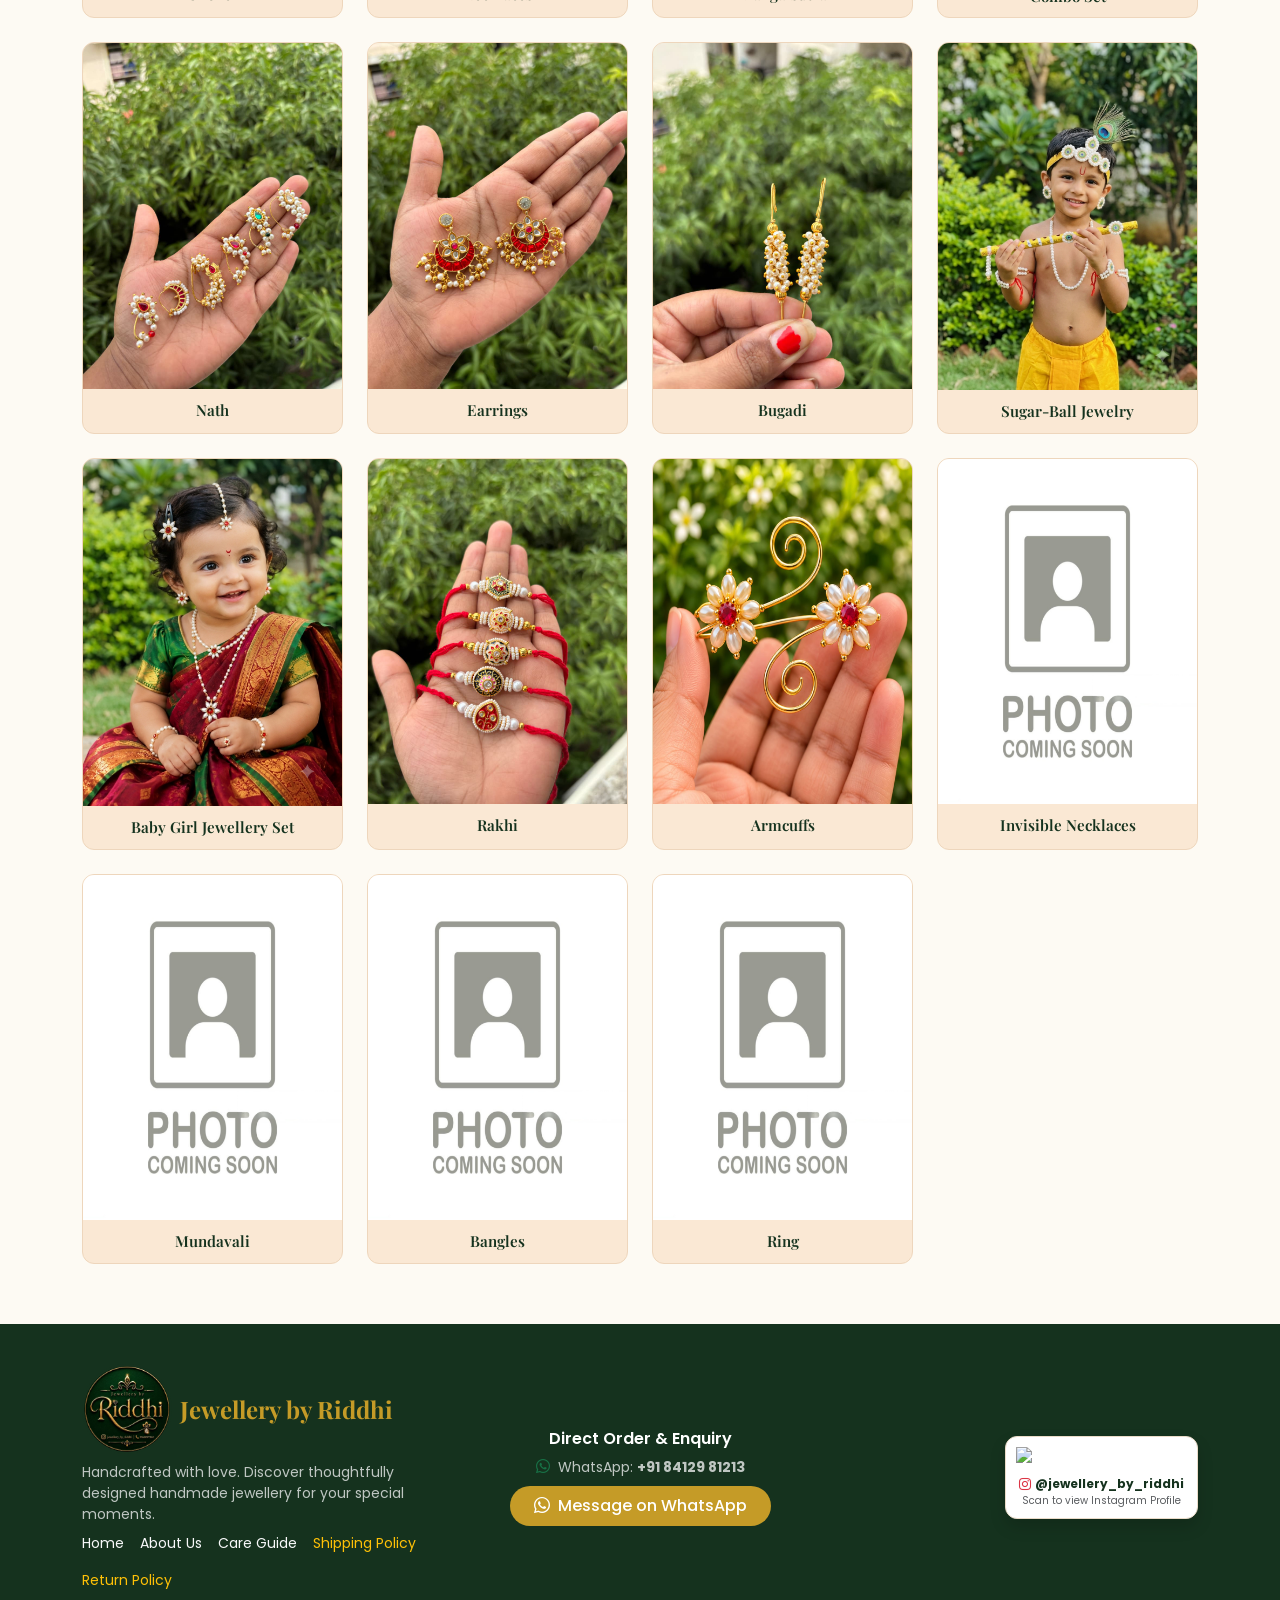
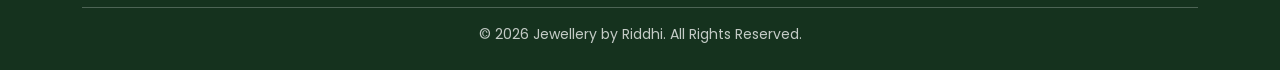
==== commit 6039ad27: "Add files via upload" ====
--- a/index.html
+++ b/index.html
@@ -4,6 +4,7 @@
   <meta charset="UTF-8">
   <meta name="viewport" content="width=device-width, initial-scale=1.0">
   <title>Jewellery by Riddhi - Handmade Jewellery</title>
+  <link rel="icon" type="image/png" href="assets/logo.png">
   <link href="https://cdn.jsdelivr.net/npm/bootstrap@5.3.2/dist/css/bootstrap.min.css" rel="stylesheet">
   <link rel="stylesheet" href="https://cdn.jsdelivr.net/npm/bootstrap-icons@1.11.1/font/bootstrap-icons.css">
   <link href="https://fonts.googleapis.com/css2?family=Playfair+Display:ital,wght@0,600;0,700;1,500&family=Poppins:wght@300;400;500;600&display=swap" rel="stylesheet">
@@ -13,7 +14,7 @@
 
   <!-- FESTIVE OFFER MARQUEE RIBBON -->
   <div class="offer-marquee-bar">
-    <div class="offer-marquee-track">
+    <div class="offer-marquee-track" id="offerMarqueeTrack">
       <div class="offer-marquee-item">
         <span class="gold-pill">Festive Offer</span>
         <span>Up to <strong>30% OFF</strong> on Handcrafted Chokers, Nath &amp; Bridal Combos!</span>
@@ -60,15 +61,23 @@
           </div>
         </div>
 
-        <!-- Right: Favorites + My Orders + Cart Icons -->
-        <div class="nav-right-slot d-flex align-items-center gap-2 gap-md-3">
+        <!-- Right: Customer Mobile Login + Favorites + My Orders + Cart Icons -->
+        <div class="nav-right-slot d-flex align-items-center gap-1 gap-md-2">
+          <button id="navCustAccountBtn" class="btn btn-outline-dark btn-sm px-2 py-1 d-flex align-items-center gap-1 rounded-pill" onclick="handleCustomerAccountBtnClick()" title="Customer Mobile Login">
+            <i class="bi bi-person-circle fs-6"></i>
+            <span id="navCustAccountLabel" class="d-none d-md-inline small fw-semibold">Login</span>
+          </button>
           <button class="btn btn-outline-danger position-relative btn-sm px-2 py-1" onclick="openFavoritesView()" title="My Favorites">
             <i class="bi bi-heart fs-5"></i>
             <span id="navFavCount" class="position-absolute top-0 start-100 translate-middle badge rounded-pill bg-danger d-none">0</span>
           </button>
-          <button class="btn btn-outline-success position-relative btn-sm px-2 py-1" data-bs-toggle="offcanvas" data-bs-target="#myOrdersOffcanvas" title="My Orders">
+          <button class="btn btn-outline-success position-relative btn-sm px-2 py-1" data-bs-toggle="offcanvas" data-bs-target="#myOrdersOffcanvas" onclick="switchCustomerActivityTab('orders')" title="My Orders">
             <i class="bi bi-receipt-cutoff fs-5"></i>
             <span id="navOrdersCount" class="position-absolute top-0 start-100 translate-middle badge rounded-pill bg-success d-none">0</span>
+          </button>
+          <button class="btn btn-outline-warning text-dark position-relative btn-sm px-2 py-1" data-bs-toggle="offcanvas" data-bs-target="#myOrdersOffcanvas" onclick="switchCustomerActivityTab('enquiries')" title="My Enquiries">
+            <i class="bi bi-chat-dots fs-5"></i>
+            <span id="navEnquiriesCount" class="position-absolute top-0 start-100 translate-middle badge rounded-pill bg-danger d-none">0</span>
           </button>
           <button class="btn btn-outline-dark position-relative btn-sm px-2 py-1" data-bs-toggle="offcanvas" data-bs-target="#cartOffcanvas" title="Shopping Cart">
             <i class="bi bi-bag-heart fs-5"></i>
@@ -89,45 +98,26 @@
     </div>
     <div class="offcanvas-body d-flex flex-column justify-content-between" style="background-color: var(--cream-bg);">
       <div>
-        <!-- ADMIN PERSISTENT SIDEBAR SECTION (Visible whenever admin is logged in, stays logged in even after closing popup) -->
-        <div id="sidebarAdminSection" class="d-none mb-3 p-2 rounded-3 border shadow-sm" style="background-color: #fff8eb; border-color: var(--accent-gold) !important;">
-          <div class="d-flex justify-content-between align-items-center mb-2">
-            <span class="badge" style="background-color: var(--primary-green);"><i class="bi bi-shield-check me-1"></i>Admin Active</span>
-            <button type="button" class="btn btn-outline-danger btn-sm py-0 px-2" style="font-size: 11px;" onclick="adminLogout()">
-              <i class="bi bi-box-arrow-right me-1"></i>Logout
+        <!-- CUSTOMER MOBILE ACCOUNT BOX IN SIDEBAR -->
+        <div class="mb-3 p-2 rounded-3 bg-white border shadow-sm">
+          <div id="sidebarCustLoggedOutView" class="d-flex justify-content-between align-items-center gap-2">
+            <div class="small">
+              <div class="fw-bold text-dark"><i class="bi bi-person-circle me-1 text-success"></i>Customer Account</div>
+              <div class="text-muted" style="font-size: 10.5px;">Login with Mobile No. to sync Orders &amp; Enquiries</div>
+            </div>
+            <button type="button" class="btn btn-green btn-sm rounded-pill px-3 text-nowrap" style="font-size: 11px;" data-bs-dismiss="offcanvas" onclick="openCustomerMobileLoginModal()">
+              <i class="bi bi-phone me-1"></i> Login
             </button>
           </div>
-
-          <button type="button" class="btn btn-green btn-sm w-100 rounded-pill mb-2 fw-semibold" onclick="openAllCustomersModal()" data-bs-dismiss="offcanvas">
-            <i class="bi bi-people me-1"></i> Customers &amp; Orders Panel
-          </button>
-
-          <!-- Individual Product Stock Update with Category Filter in Sidebar -->
-          <div class="p-2 rounded bg-white border mb-2">
-            <div class="small fw-bold mb-1" style="color: var(--primary-green); font-size: 11.5px;">
-              <i class="bi bi-box-seam me-1"></i>Individual Product Stock Update
-            </div>
-            <select id="sidebarStockCategoryFilter" class="form-select form-select-sm mb-1" style="font-size: 11.5px;" onchange="syncStockCategoryFilter('sidebar')">
-              <option value="All">Filter Category: All Categories</option>
-            </select>
-            <select id="sidebarStockProductSelect" class="form-select form-select-sm mb-1" style="font-size: 11.5px;" onchange="onStockProductSelectChange('sidebar')"></select>
-            <div class="input-group input-group-sm">
-              <span class="input-group-text" style="font-size: 11px;">Stock</span>
-              <input type="number" id="sidebarStockQtyInput" class="form-control" min="0" max="999" value="2">
-              <button type="button" class="btn btn-green" onclick="saveSingleProductStockFromUI('sidebar')">Update</button>
-            </div>
-          </div>
-
-          <!-- Auto-Delivered Timer Manual Control in Sidebar -->
-          <div class="p-2 rounded bg-white border">
-            <div class="form-check form-switch m-0 d-flex align-items-center justify-content-between ps-0">
-              <label class="form-check-label small fw-semibold text-dark" for="sidebarAutoDeliverSwitch" style="font-size: 11px;">
-                <i class="bi bi-clock-history me-1 text-warning"></i>Auto-Delivered (5d)
-              </label>
-              <input class="form-check-input ms-2" type="checkbox" role="switch" id="sidebarAutoDeliverSwitch" checked onchange="toggleAutoDeliverSetting(this.checked)">
-            </div>
-            <div id="sidebarAutoDeliverHint" class="text-muted mt-1" style="font-size: 10px;">
-              ON: Shipped orders auto-mark Delivered in 5 days. Turn OFF for manual Delivered status only.
+          <div id="sidebarCustLoggedInView" class="d-none">
+            <div class="d-flex justify-content-between align-items-center">
+              <div class="small">
+                <span class="badge bg-success-subtle text-success border border-success-subtle mb-1">Logged In</span>
+                <div class="fw-bold text-dark" id="sidebarCustMobileDisplay">+91 00000 00000</div>
+              </div>
+              <button type="button" class="btn btn-outline-danger btn-sm rounded-pill px-2 py-0" style="font-size: 11px;" onclick="logoutCustomerMobileSession()">
+                <i class="bi bi-box-arrow-right me-1"></i> Logout
+              </button>
             </div>
           </div>
         </div>
@@ -217,7 +207,7 @@
 
     <!-- HIGHLIGHTED OFFER CARDS BANNER SECTION -->
     <section class="container mt-4 mb-2">
-      <div class="row g-3">
+      <div class="row g-3" id="homeOfferCardsRow">
         <div class="col-12 col-md-4 stagger-card" style="animation-delay: 0.05s;">
           <div class="offer-highlight-card featured-green" onclick="openProductsView('Combo Set')">
             <div class="d-flex justify-content-between align-items-center mb-2">
@@ -321,12 +311,13 @@
   <!-- MY FAVORITES / WISHLIST VIEW -->
   <section class="container my-4 d-none" id="favoritesView">
     <div class="d-flex flex-wrap justify-content-between align-items-center gap-2 mb-3 pb-2 border-bottom">
-      <button class="btn btn-outline-dark btn-sm rounded-pill px-3" onclick="navigateTo('home')">
+      <!-- <button class="btn btn-outline-dark btn-sm rounded-pill px-3" onclick="navigateTo('home')">
         <i class="bi bi-arrow-left"></i> Home
-      </button>
-      <h3 class="brand-font fw-bold m-0" style="color: var(--primary-green);">
-        <i class="bi bi-heart-fill text-danger me-1"></i> My Favorite Jewellery
-      </h3>
+      </button> -->
+      <h5 class="brand-font fw-bold m-0" style="color: var(--primary-green);">
+        <i class="bi bi-heart-fill text-danger me-1"></i> 
+        My Favorite Jewellery
+      </h5>
       <span class="badge bg-danger" id="favoritesCountBadge">0 Saved</span>
     </div>
     <div class="row g-3 g-md-4" id="favoritesGrid"></div>
@@ -431,25 +422,18 @@
                 </div>
               </div>
 
-              <!-- BULK / 3-4+ PIECES CUSTOM ENQUIRY -->
+              <!-- BULK / EXTRA QUANTITY STOCK-WISE ENQUIRY TRIGGER -->
               <div class="mt-3 p-2 rounded-3 border" style="background-color: #fff8eb; border-color: #eed6bc !important;">
                 <div class="d-flex justify-content-between align-items-center gap-2">
                   <span class="small text-dark" style="font-size: 12px;">
-                    <strong>Need 3, 4 or more pieces?</strong> Custom bulk making available!
+                    <strong>Need more pieces than ready stock?</strong> Custom bulk making available!
                   </span>
-                  <button class="btn btn-gold btn-sm text-nowrap" style="font-size: 11px;" onclick="toggleBulkEnquiry()">
-                    Enquire 3+ Pcs
+                  <button type="button" class="btn btn-gold btn-sm text-nowrap rounded-pill px-3" style="font-size: 11px;" onclick="openBulkEnquiryFromProductModal()">
+                    <i class="bi bi-plus-circle me-1"></i>Enquire More Qty
                   </button>
                 </div>
-                <div id="bulkEnquiryBox" class="mt-2 pt-2 border-top d-none">
-                  <div class="input-group input-group-sm">
-                    <span class="input-group-text">Qty</span>
-                    <input type="number" id="bulkQtyInput" class="form-control" value="4" min="3" max="50" style="max-width: 70px;">
-                    <input type="text" id="bulkNoteInput" class="form-control" placeholder="Color/Event note...">
-                    <button class="btn btn-green" type="button" onclick="sendBulkEnquiryWhatsApp()">
-                      <i class="bi bi-whatsapp"></i> Send
-                    </button>
-                  </div>
+                <div class="text-muted mt-1" style="font-size: 10.5px;">
+                  Select size &amp; increase/decrease required quantity according to live stock.
                 </div>
               </div>
 
@@ -461,7 +445,7 @@
   </div>
 
   <!-- COMPULSORY CUSTOMER DETAILS MODAL -->
-  <div class="modal fade" id="customerDetailsModal" tabindex="-1" aria-hidden="true">
+  <div class="modal fade" id="customerDetailsModal" tabindex="-1" aria-hidden="true" style=" background: rgba(0, 0, 0, 0.7);">
     <div class="modal-dialog modal-dialog-centered">
       <div class="modal-content" style="background-color: var(--cream-bg); border-radius: 16px;">
         <div class="modal-header" style="background-color: var(--primary-green); color: #fff;">
@@ -557,13 +541,107 @@
           <button type="button" class="btn-close" data-bs-dismiss="modal"></button>
         </div>
         <div class="modal-body text-center py-3">
-          <p class="small fw-semibold mb-1" id="removeCartItemTitle">Product Name</p>
-          <p class="small text-muted mb-0">Do you want to remove this product from cart?</p>
+          <img id="removeCartItemImg" src="assets/Categories/Comming-Soon.png" alt="Product"
+               class="rounded-3 border mb-2 shadow-sm" style="width: 82px; height: 82px; object-fit: cover;">
+          <p class="small fw-bold mb-1 text-dark" id="removeCartItemTitle">Product Name</p>
+          <div class="small text-muted mb-1" style="font-size: 11.5px;">
+            ID: <strong id="removeCartItemId" class="text-dark"></strong> | Size: <strong id="removeCartItemSize" class="text-dark"></strong>
+          </div>
+          <div class="small fw-bold mb-2" style="color: var(--primary-green);">
+            Price: ₹<span id="removeCartItemPrice">0</span>
+          </div>
+          <p class="small text-muted mb-0" style="font-size: 11.5px;">Do you want to remove this product from cart?</p>
         </div>
         <div class="modal-footer border-0 justify-content-center gap-2 pt-0">
           <button type="button" class="btn btn-outline-secondary btn-sm rounded-pill px-4" data-bs-dismiss="modal">No</button>
-          <button type="button" class="btn btn-danger btn-sm rounded-pill px-4" onclick="confirmRemoveCartItem()">Yes</button>
-        </div>
+          <button type="button" class="btn btn-danger btn-sm rounded-pill px-4" onclick="confirmRemoveCartItem()">Yes, Remove</button>
+        </div>
+      </div>
+    </div>
+  </div>
+
+  <!-- EMPTY CART POPUP MODAL -->
+  <div class="modal fade" id="emptyCartModal" tabindex="-1" aria-hidden="true">
+    <div class="modal-dialog modal-dialog-centered modal-sm">
+      <div class="modal-content text-center p-3" style="background-color: var(--cream-bg); border-radius: 16px; border: 2px solid var(--accent-gold);">
+        <div class="modal-header border-0 pb-0">
+          <button type="button" class="btn-close" data-bs-dismiss="modal" aria-label="Close"></button>
+        </div>
+        <div class="modal-body pt-0">
+          <div class="mx-auto mb-2 d-flex align-items-center justify-content-center rounded-circle"
+               style="width: 60px; height: 60px; background-color: #fff3cd; color: #b0881e; font-size: 1.8rem;">
+            <i class="bi bi-bag-x"></i>
+          </div>
+          <h5 class="brand-font fw-bold mb-1" style="color: var(--primary-green);">Your cart is empty!</h5>
+          <p class="small text-muted mb-3">Please add your favourite jewellery pieces to the cart before placing an order.</p>
+          <button type="button" class="btn btn-green btn-sm w-100 rounded-pill py-2 fw-semibold" onclick="exploreJewelleryFromEmptyCart()">
+            <i class="bi bi-gem me-1"></i> Explore Jewellery
+          </button>
+        </div>
+      </div>
+    </div>
+  </div>
+
+  <!-- OVER-STOCK / EXTRA QUANTITY ENQUIRY MODAL (With Size & Interactive +/- Quantity Controls) -->
+  <div class="modal fade" id="stockEnquiryModal" tabindex="-1" aria-hidden="true" style="z-index: 1075;">
+    <div class="modal-dialog modal-dialog-centered">
+      <div class="modal-content" style="background-color: var(--cream-bg); border-radius: 16px; border: 2px solid var(--accent-gold);">
+        <div class="modal-header" style="background-color: var(--primary-green); color: #fff;">
+          <h5 class="modal-title brand-font"><i class="bi bi-bag-plus me-2 text-warning"></i>Extra Quantity &amp; Bulk Enquiry</h5>
+          <button type="button" class="btn-close btn-close-white" data-bs-dismiss="modal"></button>
+        </div>
+        <form onsubmit="submitOverStockEnquiry(event)">
+          <div class="modal-body">
+            <div class="d-flex align-items-center gap-2 p-2 rounded-3 bg-white border mb-2">
+              <img id="enqProdImg" src="assets/Categories/Comming-Soon.png" alt="" style="width: 54px; height: 54px; object-fit: cover; border-radius: 8px;">
+              <div>
+                <div class="fw-bold small text-dark" id="enqProdTitleDisplay">Product Name</div>
+                <div class="small text-muted" style="font-size: 11px;">
+                  Product ID: <strong id="enqProdIdDisplay" class="text-dark"></strong> | Price: <strong>₹<span id="enqProdPriceDisplay">0</span>/pc</strong>
+                </div>
+              </div>
+            </div>
+
+            <div class="row g-2 mb-2 align-items-end">
+              <div class="col-6">
+                <label class="form-label small fw-semibold mb-1">Select Size:</label>
+                <select id="enqSizeSelect" class="form-select form-select-sm" onchange="onEnquirySizeChange()"></select>
+              </div>
+              <div class="col-6">
+                <label class="form-label small fw-semibold mb-1">Total Required Qty:</label>
+                <div class="input-group input-group-sm">
+                  <button class="btn btn-outline-dark fw-bold" type="button" onclick="adjustEnquiryQty(-1)">-</button>
+                  <input type="number" id="enqReqQtyInput" class="form-control text-center fw-bold" min="1" max="500" value="6" oninput="refreshEnquiryStockBreakdown()">
+                  <button class="btn btn-outline-dark fw-bold" type="button" onclick="adjustEnquiryQty(1)">+</button>
+                </div>
+              </div>
+            </div>
+
+            <div class="alert alert-warning py-2 px-3 small mb-3" id="overStockAlertSummary" style="border-radius: 10px;"></div>
+            <input type="hidden" id="enqProdId">
+            <input type="hidden" id="enqAvailStock">
+
+            <div class="mb-2">
+              <label class="form-label small fw-semibold">Your Full Name *</label>
+              <input type="text" id="enqCustName" class="form-control form-control-sm" required placeholder="Enter your name">
+            </div>
+            <div class="mb-2">
+              <label class="form-label small fw-semibold">Mobile / WhatsApp Number (10 digits) *</label>
+              <input type="tel" id="enqCustMobile" class="form-control form-control-sm" required pattern="[0-9]{10}" maxlength="10"
+                     oninput="this.value=this.value.replace(/[^0-9]/g,'').slice(0,10)" placeholder="e.g. 9876543210">
+            </div>
+            <div class="mb-2">
+              <label class="form-label small fw-semibold">Event Date / Customization Note</label>
+              <textarea id="enqCustNote" class="form-control form-control-sm" rows="2" placeholder="Required delivery date, color preference, or custom note..."></textarea>
+            </div>
+          </div>
+          <div class="modal-footer border-0">
+            <button type="button" class="btn btn-outline-secondary btn-sm rounded-pill px-3" data-bs-dismiss="modal">Cancel</button>
+            <button type="submit" id="submitOverStockEnqBtn" class="btn btn-green btn-sm rounded-pill px-4 fw-semibold">
+              <i class="bi bi-whatsapp me-1"></i> Update Enquiry &amp; Send on WhatsApp
+            </button>
+          </div>
+        </form>
       </div>
     </div>
   </div>
@@ -626,7 +704,7 @@
     </div>
   </div>
 
-  <!-- MY ORDERS OFFCANVAS (SAVED ORDER HISTORY + FILTERS) -->
+  <!-- MY ORDERS OFFCANVAS (TWO TABS: MY ORDERS & MY ENQUIRIES + FILTERS) -->
   <div class="offcanvas offcanvas-end" tabindex="-1" id="myOrdersOffcanvas">
     <div class="offcanvas-header" style="background-color: var(--primary-green); color: #fff;">
       <h5 class="offcanvas-title brand-font"><i class="bi bi-receipt-cutoff me-2"></i>My Placed Orders</h5>
@@ -634,38 +712,110 @@
     </div>
     <div class="offcanvas-body d-flex flex-column justify-content-between" style="background-color: var(--cream-bg);">
       <div>
-        <!-- PLACED ORDERS FILTERS -->
-        <div class="card border-0 shadow-sm p-2 mb-3 bg-white">
-          <div class="row g-2">
-            <div class="col-6">
-              <label class="form-label mb-1 text-muted" style="font-size: 10px; font-weight: 600;">BY STATUS</label>
-              <select id="myOrdersStatusFilter" class="form-select form-select-sm" onchange="renderMyOrders()">
-                <option value="all">All Orders</option>
-                <option value="Pending">Order Placed</option>
-                <option value="Confirmed">Confirmation</option>
-                <option value="Shipped">Shipped</option>
-                <option value="Delivered">Delivered</option>
-                <option value="Cancelled">Cancelled</option>
-              </select>
-            </div>
-            <div class="col-6">
-              <label class="form-label mb-1 text-muted" style="font-size: 10px; font-weight: 600;">DATE-WISE FILTER</label>
-              <select id="myOrdersDateFilter" class="form-select form-select-sm" onchange="renderMyOrders()">
-                <option value="all">All Dates</option>
-                <option value="30d">Last 30 Days</option>
-                <option value="3m">Last 3 Months</option>
-                <option value="2026">Year 2026</option>
-                <option value="2025">Year 2025</option>
-              </select>
-            </div>
-          </div>
-        </div>
-
-        <div id="myOrdersListContainer"></div>
-      </div>
+        <!-- CUSTOMER MOBILE SYNC BAR INSIDE MY ORDERS DRAWER -->
+        <div id="drawerCustSyncBanner" class="p-2 mb-2 rounded-3 bg-white border d-flex justify-content-between align-items-center gap-2">
+          <div class="small" style="font-size: 11px;">
+            <span id="drawerCustStatusText" class="text-muted">Login with mobile no. to load orders from all devices</span>
+          </div>
+          <button type="button" id="drawerCustLoginBtn" class="btn btn-green btn-sm py-0 px-2 rounded-pill text-nowrap" style="font-size: 11px;" onclick="openCustomerMobileLoginModal()">
+            <i class="bi bi-phone me-1"></i>Login
+          </button>
+          <button type="button" id="drawerCustLogoutBtn" class="btn btn-outline-danger btn-sm py-0 px-2 rounded-pill text-nowrap d-none" style="font-size: 11px;" onclick="logoutCustomerMobileSession()">
+            Logout
+          </button>
+        </div>
+
+        <!-- TWO SEPARATE TABS FOR CUSTOMER: MY ORDERS & MY ENQUIRIES -->
+        <ul class="nav nav-pills nav-fill mb-3 bg-white p-1 rounded-pill shadow-sm border" id="customerActivityTabs" role="tablist">
+          <li class="nav-item" role="presentation">
+            <button type="button" class="nav-link active rounded-pill py-1 small fw-semibold" id="tabBtnMyOrders" onclick="switchCustomerActivityTab('orders')">
+              <i class="bi bi-bag-check me-1"></i>My Orders
+            </button>
+          </li>
+          <li class="nav-item" role="presentation">
+            <button type="button" class="nav-link rounded-pill py-1 small fw-semibold" id="tabBtnMyEnquiries" onclick="switchCustomerActivityTab('enquiries')">
+              <i class="bi bi-chat-dots me-1"></i>My Enquiries
+            </button>
+          </li>
+        </ul>
+
+        <!-- TAB 1: MY ORDERS FILTERS & LIST -->
+        <div id="customerMyOrdersTabPane">
+          <div class="card border-0 shadow-sm p-2 mb-3 bg-white">
+            <div class="row g-2">
+              <div class="col-6">
+                <label class="form-label mb-1 text-muted" style="font-size: 10px; font-weight: 600;">ORDER STATUS</label>
+                <select id="myOrdersStatusFilter" class="form-select form-select-sm" onchange="renderMyOrders()">
+                  <option value="all">All Orders</option>
+                  <option value="Pending">Order Placed</option>
+                  <option value="Confirmed">Confirmation</option>
+                  <option value="Shipped">Shipped</option>
+                  <option value="Delivered">Delivered</option>
+                  <option value="Cancelled">Cancelled</option>
+                </select>
+              </div>
+              <div class="col-6">
+                <label class="form-label mb-1 text-muted" style="font-size: 10px; font-weight: 600;">DATE-WISE FILTER</label>
+                <select id="myOrdersDateFilter" class="form-select form-select-sm" onchange="toggleCustOrderCustomDate(); renderMyOrders()">
+                  <option value="all">All Dates</option>
+                  <option value="today">Today</option>
+                  <option value="7d">Last 7 Days</option>
+                  <option value="30d">Last 30 Days</option>
+                  <option value="3m">Last 3 Months</option>
+                  <option value="custom">Specific Date</option>
+                </select>
+              </div>
+              <div class="col-12 d-none" id="custOrderCustomDateWrap">
+                <input type="date" id="custOrderCustomDateInput" class="form-control form-control-sm" onchange="renderMyOrders()">
+              </div>
+            </div>
+          </div>
+
+          <div id="myOrdersListContainer"></div>
+        </div>
+
+        <!-- TAB 2: MY ENQUIRIES FILTERS & LIST -->
+        <div id="customerMyEnquiriesTabPane" class="d-none">
+          <div class="card border-0 shadow-sm p-2 mb-3 bg-white">
+            <div class="row g-2">
+              <div class="col-6">
+                <label class="form-label mb-1 text-muted" style="font-size: 10px; font-weight: 600;">ENQUIRY STATUS</label>
+                <select id="myEnquiriesStatusFilter" class="form-select form-select-sm" onchange="renderCustomerMyEnquiriesTab()">
+                  <option value="all">All Enquiries</option>
+                  <option value="New Enquiry">New Enquiry</option>
+                  <option value="Contacted">Contacted</option>
+                  <option value="Confirmed">Confirmed</option>
+                  <option value="Completed">Completed</option>
+                  <option value="Closed">Closed</option>
+                </select>
+              </div>
+              <div class="col-6">
+                <label class="form-label mb-1 text-muted" style="font-size: 10px; font-weight: 600;">DATE-WISE FILTER</label>
+                <select id="myEnquiriesDateFilter" class="form-select form-select-sm" onchange="toggleCustEnquiryCustomDate(); renderCustomerMyEnquiriesTab()">
+                  <option value="all">All Dates</option>
+                  <option value="today">Today</option>
+                  <option value="7d">Last 7 Days</option>
+                  <option value="30d">Last 30 Days</option>
+                  <option value="3m">Last 3 Months</option>
+                  <option value="custom">Specific Date</option>
+                </select>
+              </div>
+              <div class="col-12 d-none" id="custEnquiryCustomDateWrap">
+                <input type="date" id="custEnquiryCustomDateInput" class="form-control form-control-sm" onchange="renderCustomerMyEnquiriesTab()">
+              </div>
+            </div>
+          </div>
+
+          <div id="myEnquiriesTabListContainer"></div>
+        </div>
+      </div>
+
       <div class="border-top pt-2 mt-2 text-center">
-        <small class="text-muted d-block mb-2" style="font-size: 11px;">Orders placed on this device are saved here automatically.</small>
-        <button class="btn btn-outline-danger btn-sm rounded-pill px-3" onclick="clearOrderHistory()">Clear History</button>
+        <small class="text-muted d-block mb-2" style="font-size: 11px;">Orders &amp; enquiries placed on this device are saved here automatically.</small>
+        <div class="d-flex justify-content-center gap-2 flex-wrap">
+          <button type="button" class="btn btn-outline-danger btn-sm rounded-pill px-3" onclick="clearOrderHistory()">Clear Orders</button>
+          <button type="button" class="btn btn-outline-warning text-dark btn-sm rounded-pill px-3" onclick="clearEnquiryHistory()">Clear Enquiries</button>
+        </div>
       </div>
     </div>
   </div>
@@ -721,6 +871,38 @@
     </div>
   </div>
 
+  <!-- CUSTOMER MOBILE-ONLY LOGIN MODAL (Separate from Admin Login) -->
+  <div class="modal fade" id="customerMobileLoginModal" tabindex="-1" aria-hidden="true">
+    <div class="modal-dialog modal-dialog-centered modal-sm">
+      <div class="modal-content" style="background-color: var(--cream-bg); border-radius: 16px; border: 2px solid var(--accent-gold);">
+        <div class="modal-header" style="background-color: var(--primary-green); color: #fff;">
+          <h5 class="modal-title brand-font"><i class="bi bi-phone-vibrate me-2 text-warning"></i>Customer Login</h5>
+          <button type="button" class="btn-close btn-close-white" data-bs-dismiss="modal" aria-label="Close"></button>
+        </div>
+        <form onsubmit="submitCustomerMobileLogin(event)" autocomplete="off">
+          <div class="modal-body">
+            <p class="small text-muted mb-2">Enter your <strong>10-digit Mobile Number</strong> to view all your previous Orders &amp; Enquiries on any device:</p>
+            <div id="custMobileLoginErr" class="alert alert-danger py-1 px-2 small d-none"></div>
+            <div class="mb-2">
+              <label class="form-label small fw-semibold" for="custLoginMobileInput">Mobile Number (10 digits) *</label>
+              <div class="input-group input-group-sm">
+                <span class="input-group-text bg-white fw-bold">+91</span>
+                <input type="tel" id="custLoginMobileInput" class="form-control fw-bold" required pattern="[0-9]{10}" minlength="10" maxlength="10"
+                       oninput="this.value=this.value.replace(/[^0-9]/g,'').slice(0,10)" placeholder="e.g. 9876543210">
+              </div>
+            </div>
+          </div>
+          <div class="modal-footer border-0 pt-0">
+            <button type="button" class="btn btn-outline-secondary btn-sm rounded-pill px-3" data-bs-dismiss="modal">Cancel</button>
+            <button type="submit" id="custMobileLoginSubmitBtn" class="btn btn-green btn-sm rounded-pill px-4 fw-semibold">
+              <i class="bi bi-check2-circle me-1"></i> Login &amp; Sync
+            </button>
+          </div>
+        </form>
+      </div>
+    </div>
+  </div>
+
   <!-- ADMIN LOGIN MODAL -->
   <div class="modal fade" id="adminLoginModal" tabindex="-1" aria-hidden="true">
     <div class="modal-dialog modal-dialog-centered modal-sm">
@@ -753,51 +935,25 @@
     </div>
   </div>
 
-  <!-- ADMIN PANEL: ALL CUSTOMERS, ORDERS & STOCK MANAGER (Closing does NOT logout admin) -->
+  <!-- ADMIN PANEL: CUSTOMER AND ORDER PANEL (Closing does NOT logout admin) -->
   <div class="modal fade" id="allCustomersModal" tabindex="-1" aria-hidden="true">
     <div class="modal-dialog modal-dialog-centered modal-lg modal-dialog-scrollable">
       <div class="modal-content" style="background-color: var(--cream-bg); border-radius: 16px;">
         <div class="modal-header" style="background-color: var(--primary-green); color: #fff;">
-          <h5 class="modal-title brand-font"><i class="bi bi-people me-2"></i>Admin: Customers, Orders &amp; Stock</h5>
+          <h5 class="modal-title brand-font"><i class="bi bi-people me-2"></i>Customer and Order Panel</h5>
           <button type="button" class="btn-close btn-close-white" data-bs-dismiss="modal" aria-label="Close"></button>
         </div>
         <div class="modal-body">
           <div class="d-flex flex-wrap justify-content-between align-items-center gap-2 mb-3">
             <span id="adminSourceBadge" class="badge bg-secondary">Source</span>
-            <div class="d-flex gap-2">
+            <div class="d-flex flex-wrap align-items-center gap-2">
+              <div class="form-check form-switch m-0 me-1">
+                <input class="form-check-input" type="checkbox" role="switch" id="modalAutoDeliverSwitch" checked onchange="toggleAutoDeliverSetting(this.checked)">
+                <label class="form-check-label small fw-semibold" for="modalAutoDeliverSwitch" style="font-size: 11px;">Auto-Delivered (5d)</label>
+              </div>
               <button type="button" class="btn btn-outline-dark btn-sm" onclick="refreshAdminPanel()"><i class="bi bi-arrow-clockwise me-1"></i>Refresh</button>
               <button type="button" class="btn btn-outline-success btn-sm" onclick="exportOrdersCsv()"><i class="bi bi-download me-1"></i>CSV</button>
               <button type="button" class="btn btn-outline-danger btn-sm" onclick="adminLogout()"><i class="bi bi-box-arrow-right me-1"></i>Logout</button>
-            </div>
-          </div>
-
-          <!-- PER-PRODUCT STOCK MANAGER WITH CATEGORY FILTER -->
-          <div class="card border-0 shadow-sm p-2 mb-3 bg-white">
-            <div class="d-flex flex-wrap justify-content-between align-items-center gap-2 mb-2">
-              <span class="small fw-bold" style="color: var(--primary-green);"><i class="bi bi-box-seam me-1"></i>Individual Product Stock Update</span>
-              <div class="form-check form-switch m-0">
-                <input class="form-check-input" type="checkbox" role="switch" id="modalAutoDeliverSwitch" checked onchange="toggleAutoDeliverSetting(this.checked)">
-                <label class="form-check-label small fw-semibold" for="modalAutoDeliverSwitch" style="font-size: 11px;">Auto-Delivered (5d)</label>
-              </div>
-            </div>
-            <div class="row g-2 align-items-center">
-              <div class="col-12 col-sm-4">
-                <select id="modalStockCategoryFilter" class="form-select form-select-sm" onchange="syncStockCategoryFilter('modal')">
-                  <option value="All">All Categories</option>
-                </select>
-              </div>
-              <div class="col-12 col-sm-4">
-                <select id="modalStockProductSelect" class="form-select form-select-sm" onchange="onStockProductSelectChange('modal')"></select>
-              </div>
-              <div class="col-7 col-sm-2">
-                <div class="input-group input-group-sm">
-                  <span class="input-group-text">Qty</span>
-                  <input type="number" id="modalStockQtyInput" class="form-control" min="0" max="999" value="2">
-                </div>
-              </div>
-              <div class="col-5 col-sm-2 d-grid">
-                <button type="button" class="btn btn-green btn-sm" onclick="saveSingleProductStockFromUI('modal')">Save</button>
-              </div>
             </div>
           </div>
 
@@ -815,6 +971,15 @@
           </div>
           <div id="customerStatsBar" class="small fw-semibold mb-3 text-muted"></div>
           <div id="allCustomersListContainer"></div>
+
+          <hr class="my-4">
+          <div class="d-flex flex-wrap justify-content-between align-items-center gap-2 mb-2">
+            <h6 class="brand-font fw-bold m-0" style="color: var(--primary-green);">
+              <i class="bi bi-chat-dots-fill me-1 text-warning"></i>Customer Order Enquiries (<span id="adminEnquiriesCountBadge">0</span>)
+            </h6>
+            <span class="text-muted small" style="font-size: 11px;">Update enquiry status so customer can track progress</span>
+          </div>
+          <div id="adminEnquiriesListContainer"></div>
         </div>
         <div class="modal-footer border-0">
           <button type="button" class="btn btn-green btn-sm px-4 rounded-pill" data-bs-dismiss="modal">Close Panel</button>
@@ -883,7 +1048,7 @@
   </footer>
 
   <script src="https://cdn.jsdelivr.net/npm/bootstrap@5.3.2/dist/js/bootstrap.bundle.min.js"></script>
-  <script src="js/data.js?v=9"></script>
-  <script src="js/app.js?v=9"></script>
+  <script src="js/data.js?v=34"></script>
+  <script src="js/app.js?v=34"></script>
 </body>
 </html>
--- a/css/style.css
+++ b/css/style.css
@@ -167,6 +167,7 @@
 .hero-section {
   background: linear-gradient(rgba(253, 250, 243, 0.85), rgba(245, 232, 210, 0.91)),
               url('https://images.unsplash.com/photo-1611591437281-460bfbe1220a?auto=format&fit=crop&w=1200&q=80') center/cover;
+  /* background-image: url("../assets/bg.png"); */
   padding: 46px 15px 40px;
   border-bottom: 1px solid #eadbc8;
   position: relative;
@@ -571,3 +572,159 @@
   background: #fff0f3;
   border-color: #f5c2c7;
 }
+
+
+/* ==========================================
+   MOBILE RESPONSIVE POLISH (PREVENT LAYOUT BREAKING)
+   ========================================== */
+html, body {
+  max-width: 100%;
+  overflow-x: hidden;
+}
+
+img, video, iframe {
+  max-width: 100%;
+}
+
+.table-responsive {
+  overflow-x: auto;
+  -webkit-overflow-scrolling: touch;
+}
+
+@media (max-width: 576px) {
+  .offer-marquee-bar {
+    font-size: 11px;
+    padding: 5px 0;
+  }
+  .offer-marquee-item {
+    padding: 0 14px;
+    gap: 6px;
+  }
+  .navbar .container {
+    padding-left: 6px;
+    padding-right: 6px;
+  }
+  .nav-right-slot {
+    gap: 5px !important;
+  }
+  .nav-right-slot .btn {
+    padding: 4px 7px !important;
+  }
+  .hero-section {
+    padding: 28px 10px 24px;
+  }
+  .hero-section h1.display-5 {
+    font-size: 1.55rem !important;
+    line-height: 1.25;
+  }
+  .offer-highlight-card {
+    padding: 13px 14px;
+  }
+  .offer-highlight-card h5 {
+    font-size: 1rem;
+  }
+  .product-card img {
+    height: 175px;
+  }
+  .media-main-box {
+    height: 255px;
+  }
+  .thumb-item {
+    width: 54px;
+    height: 54px;
+  }
+  .floating-cart {
+    bottom: 12px;
+    right: 12px;
+    padding: 8px 13px;
+    font-size: 12px;
+  }
+  .offcanvas {
+    max-width: 92vw !important;
+  }
+  .admin-top-bar .container {
+    flex-direction: column;
+    align-items: flex-start !important;
+  }
+  .admin-top-bar .btn {
+    font-size: 11px;
+    padding: 4px 10px;
+  }
+  .size-pill-badge {
+    font-size: 10.5px;
+    padding: 3px 6px;
+  }
+}
+
+
+/* ==========================================
+   MOBILE CARD VIEW FOR ADMIN TABLES (< 768px)
+   ========================================== */
+@media (max-width: 767.98px) {
+  .navbar-grid {
+    gap: 4px;
+  }
+  .section-title {
+    font-size: 1.25rem;
+  }
+  .card-footer-title {
+    font-size: 0.85rem;
+    padding: 8px 6px;
+  }
+  .product-card .p-2 {
+    padding: 8px !important;
+  }
+  .product-card h6.small {
+    font-size: 0.8rem;
+    line-height: 1.3;
+  }
+  .price-tag {
+    font-size: 0.92rem;
+  }
+
+  /* Transform Admin Tables into Full-Detail Stacked Cards on Mobile */
+  table.admin-mobile-cards thead {
+    display: none;
+  }
+  table.admin-mobile-cards,
+  table.admin-mobile-cards tbody,
+  table.admin-mobile-cards tr,
+  table.admin-mobile-cards td {
+    display: block;
+    width: 100%;
+  }
+  table.admin-mobile-cards tbody {
+    padding: 10px;
+    background-color: #fdfaf5;
+  }
+  table.admin-mobile-cards tr {
+    background: #ffffff;
+    border: 1.5px solid #eadbc8;
+    border-radius: 14px;
+    padding: 12px;
+    margin-bottom: 12px;
+    box-shadow: 0 3px 10px rgba(21, 50, 30, 0.06);
+  }
+  table.admin-mobile-cards td {
+    border: none !important;
+    padding: 5px 0 !important;
+    text-align: left !important;
+    white-space: normal !important;
+  }
+  table.admin-mobile-cards td:last-child {
+    border-top: 1px dashed #eadbc8 !important;
+    margin-top: 8px;
+    padding-top: 10px !important;
+    display: flex;
+    justify-content: flex-end;
+    gap: 8px;
+  }
+  table.admin-mobile-cards td:last-child .btn {
+    padding: 5px 14px !important;
+    font-size: 12px !important;
+  }
+  .table-responsive {
+    max-height: none !important;
+    overflow-x: visible !important;
+  }
+}
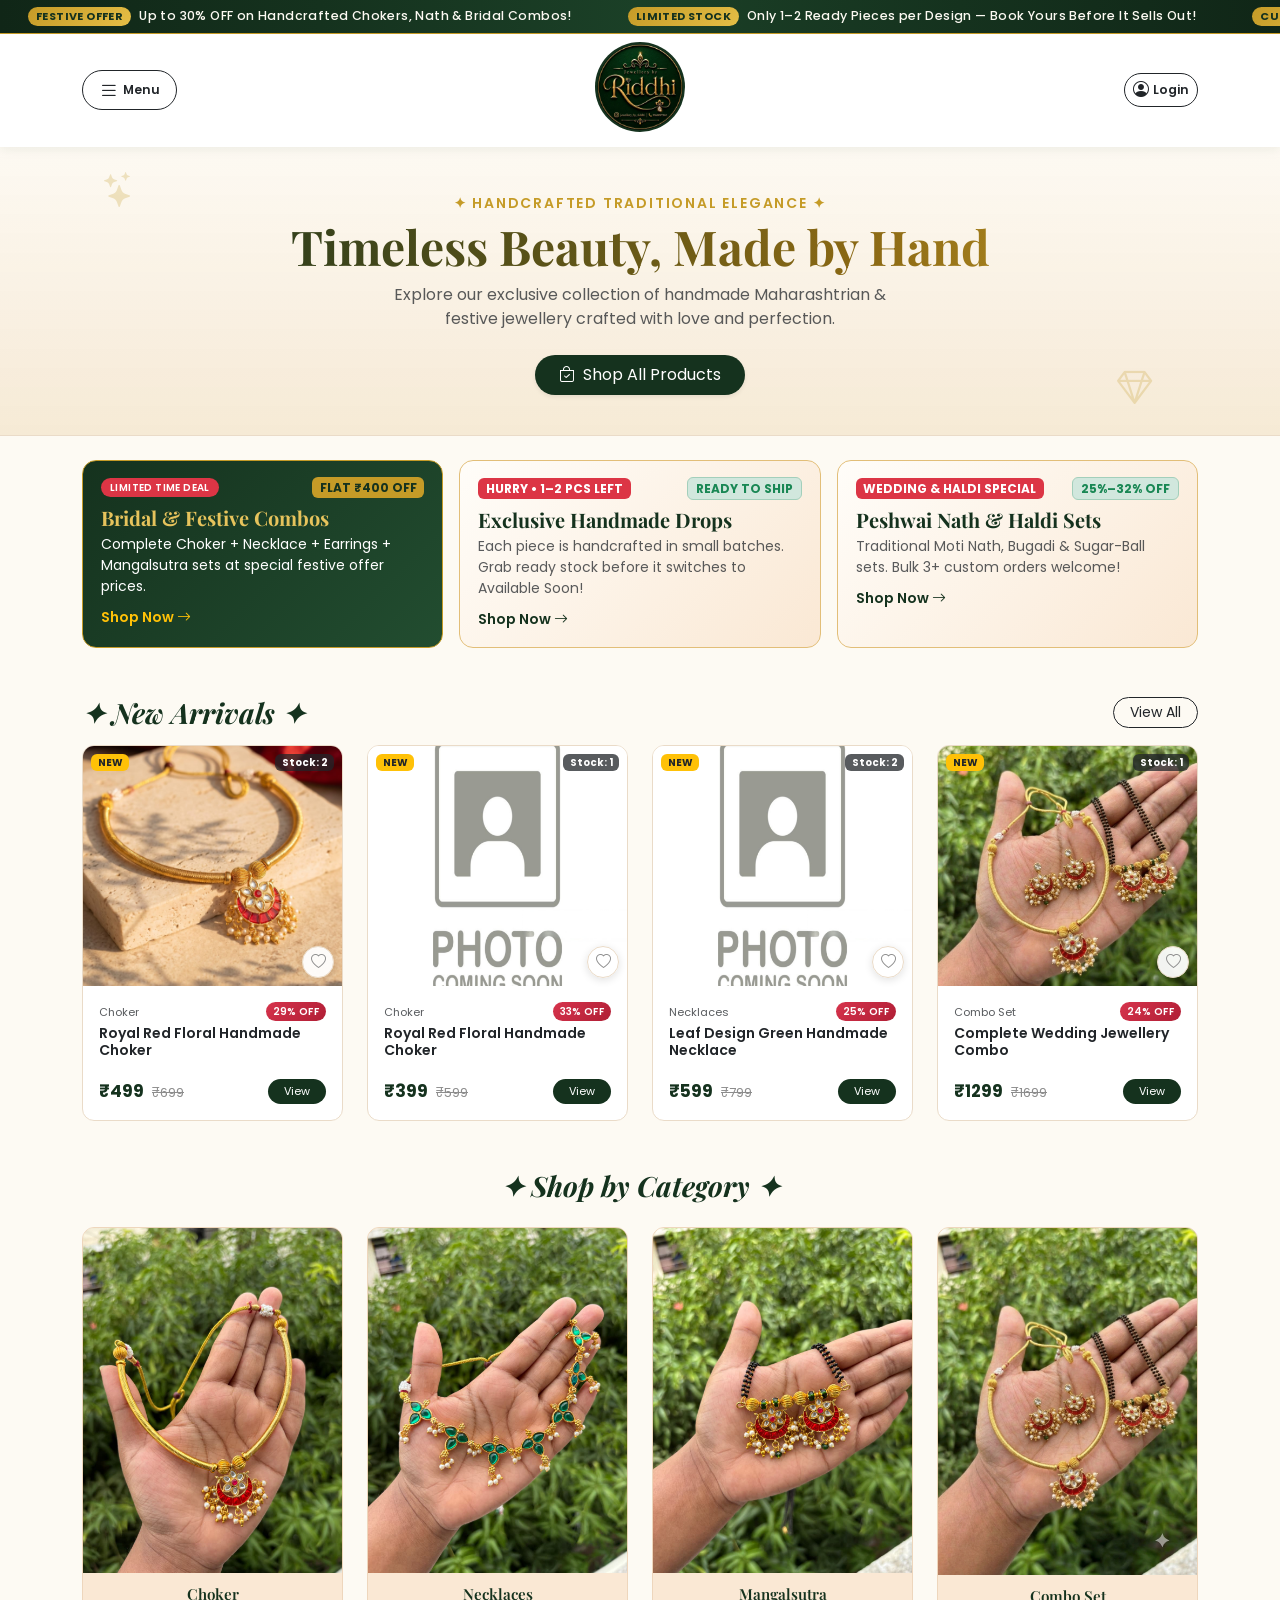
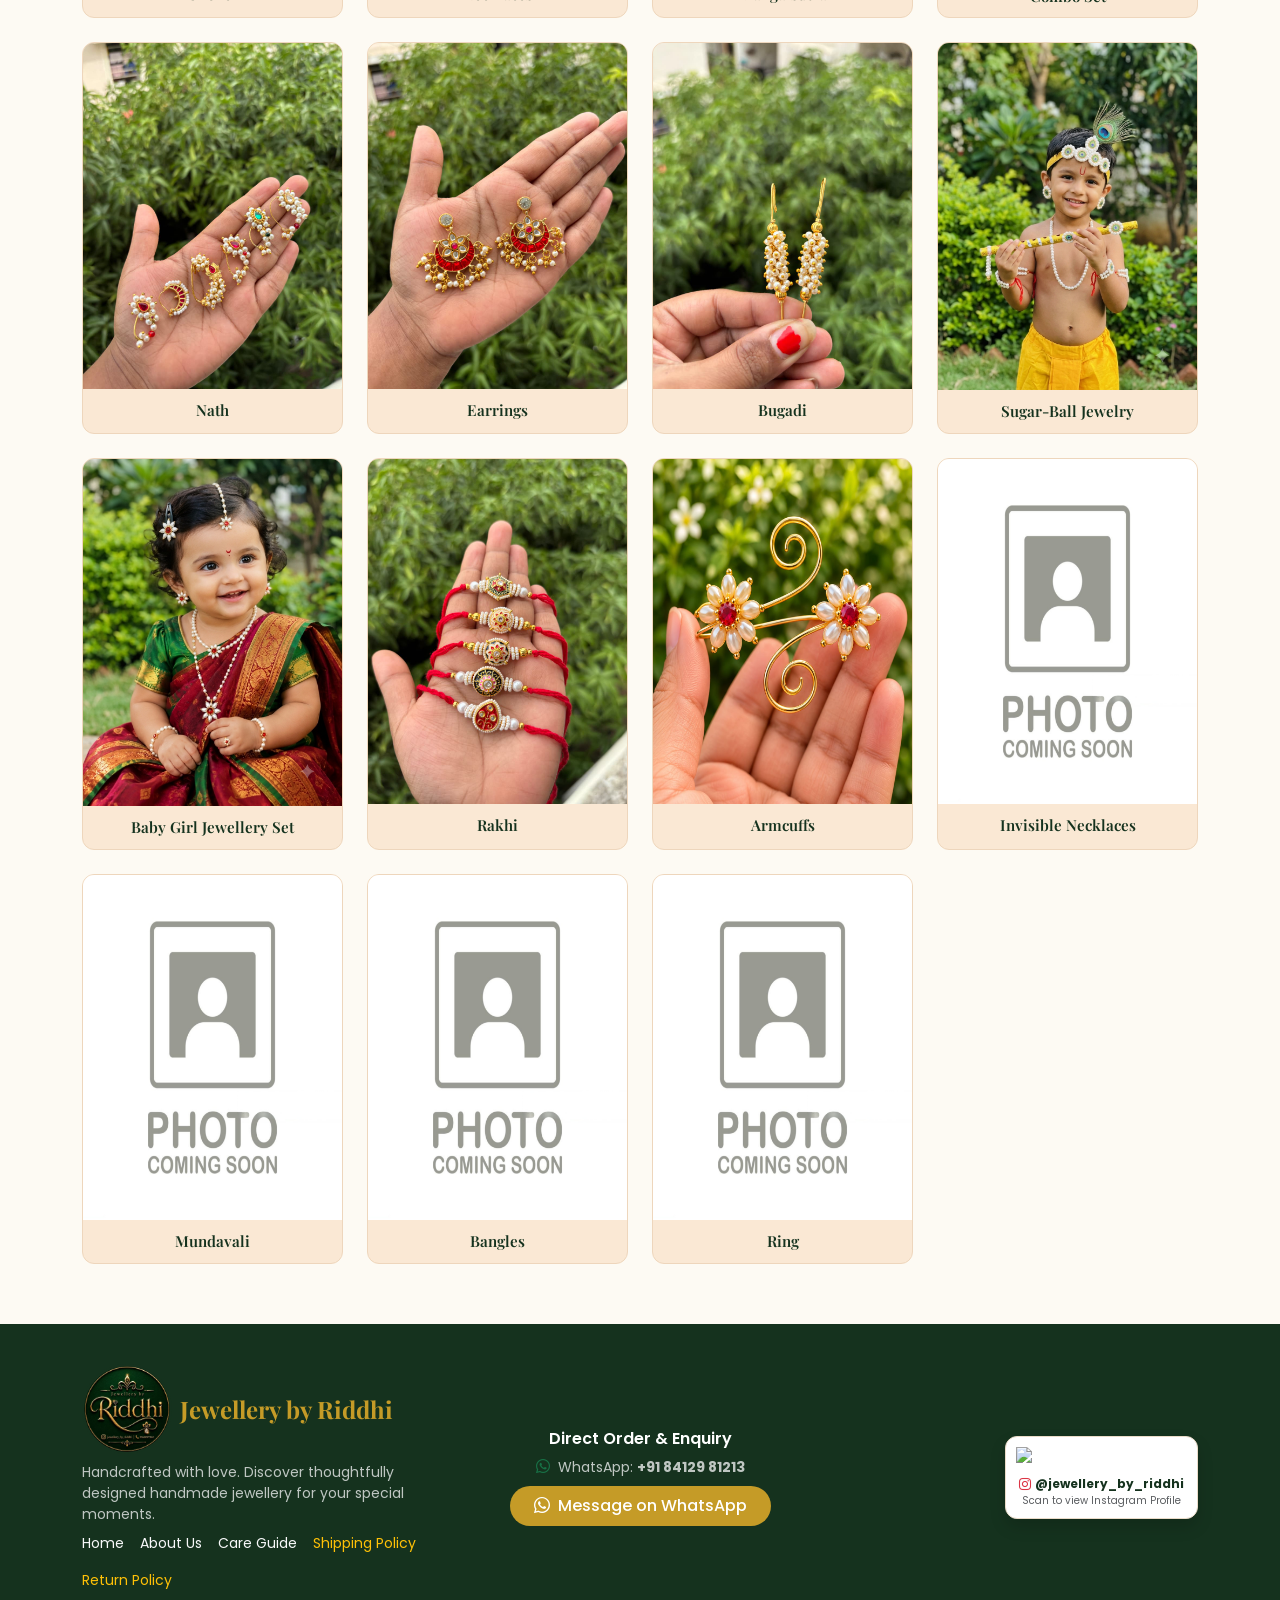
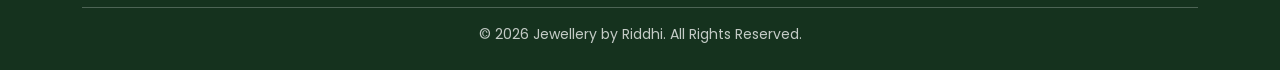
==== commit da5f335e: "Add files via upload" ====
--- a/index.html
+++ b/index.html
@@ -61,27 +61,11 @@
           </div>
         </div>
 
-        <!-- Right: Customer Mobile Login + Favorites + My Orders + Cart Icons -->
+        <!-- Right: Customer Mobile Login Only (Desktop & Mobile) -->
         <div class="nav-right-slot d-flex align-items-center gap-1 gap-md-2">
-          <button id="navCustAccountBtn" class="btn btn-outline-dark btn-sm px-2 py-1 d-flex align-items-center gap-1 rounded-pill" onclick="handleCustomerAccountBtnClick()" title="Customer Mobile Login">
+          <button id="navCustAccountBtn" class="btn btn-outline-dark btn-sm px-2 px-md-3 py-1 d-flex align-items-center gap-1 rounded-pill" onclick="handleCustomerAccountBtnClick()" title="Customer Mobile Login">
             <i class="bi bi-person-circle fs-6"></i>
-            <span id="navCustAccountLabel" class="d-none d-md-inline small fw-semibold">Login</span>
-          </button>
-          <button class="btn btn-outline-danger position-relative btn-sm px-2 py-1" onclick="openFavoritesView()" title="My Favorites">
-            <i class="bi bi-heart fs-5"></i>
-            <span id="navFavCount" class="position-absolute top-0 start-100 translate-middle badge rounded-pill bg-danger d-none">0</span>
-          </button>
-          <button class="btn btn-outline-success position-relative btn-sm px-2 py-1" data-bs-toggle="offcanvas" data-bs-target="#myOrdersOffcanvas" onclick="switchCustomerActivityTab('orders')" title="My Orders">
-            <i class="bi bi-receipt-cutoff fs-5"></i>
-            <span id="navOrdersCount" class="position-absolute top-0 start-100 translate-middle badge rounded-pill bg-success d-none">0</span>
-          </button>
-          <button class="btn btn-outline-warning text-dark position-relative btn-sm px-2 py-1" data-bs-toggle="offcanvas" data-bs-target="#myOrdersOffcanvas" onclick="switchCustomerActivityTab('enquiries')" title="My Enquiries">
-            <i class="bi bi-chat-dots fs-5"></i>
-            <span id="navEnquiriesCount" class="position-absolute top-0 start-100 translate-middle badge rounded-pill bg-danger d-none">0</span>
-          </button>
-          <button class="btn btn-outline-dark position-relative btn-sm px-2 py-1" data-bs-toggle="offcanvas" data-bs-target="#cartOffcanvas" title="Shopping Cart">
-            <i class="bi bi-bag-heart fs-5"></i>
-            <span id="navCartCount" class="position-absolute top-0 start-100 translate-middle badge rounded-pill bg-danger">0</span>
+            <span id="navCustAccountLabel" class="small fw-semibold">Login</span>
           </button>
         </div>
       </div>
@@ -133,15 +117,29 @@
               <i class="bi bi-grid me-2"></i>All Products (Filter)
             </a>
           </li>
-          <li class="list-group-item bg-transparent">
-            <a href="javascript:void(0)" class="text-decoration-none text-dark fw-semibold" onclick="openFavoritesView()" data-bs-dismiss="offcanvas">
-              <i class="bi bi-heart text-danger me-2"></i>My Favorites
+          <li class="list-group-item bg-transparent d-flex justify-content-between align-items-center">
+            <a href="javascript:void(0)" class="text-decoration-none text-dark fw-semibold flex-grow-1" onclick="openFavoritesView()" data-bs-dismiss="offcanvas">
+              <i class="bi bi-heart-fill text-danger me-2"></i>My Favorites
             </a>
-          </li>
-          <li class="list-group-item bg-transparent">
-            <a href="javascript:void(0)" class="text-decoration-none text-dark fw-semibold" data-bs-toggle="offcanvas" data-bs-target="#myOrdersOffcanvas">
-              <i class="bi bi-receipt-cutoff me-2"></i>My Orders
+            <span id="navFavCount" class="badge rounded-pill bg-danger d-none">0</span>
+          </li>
+          <li class="list-group-item bg-transparent d-flex justify-content-between align-items-center">
+            <a href="javascript:void(0)" class="text-decoration-none text-dark fw-semibold flex-grow-1" data-bs-toggle="offcanvas" data-bs-target="#myOrdersOffcanvas" onclick="switchCustomerActivityTab('orders')">
+              <i class="bi bi-receipt-cutoff text-success me-2"></i>My Orders
             </a>
+            <span id="navOrdersCount" class="badge rounded-pill bg-success d-none">0</span>
+          </li>
+          <li class="list-group-item bg-transparent d-flex justify-content-between align-items-center">
+            <a href="javascript:void(0)" class="text-decoration-none text-dark fw-semibold flex-grow-1" data-bs-toggle="offcanvas" data-bs-target="#myOrdersOffcanvas" onclick="switchCustomerActivityTab('enquiries')">
+              <i class="bi bi-chat-dots-fill text-warning me-2"></i>My Enquiries
+            </a>
+            <span id="navEnquiriesCount" class="badge rounded-pill bg-danger d-none">0</span>
+          </li>
+          <li class="list-group-item bg-transparent d-flex justify-content-between align-items-center">
+            <a href="javascript:void(0)" class="text-decoration-none text-dark fw-semibold flex-grow-1" data-bs-toggle="offcanvas" data-bs-target="#cartOffcanvas">
+              <i class="bi bi-bag-heart-fill text-primary me-2"></i>Shopping Cart
+            </a>
+            <span id="navCartCount" class="badge rounded-pill bg-danger">0</span>
           </li>
           <li class="list-group-item bg-transparent">
             <a href="about.html" class="text-decoration-none text-dark fw-semibold">
@@ -1048,7 +1046,7 @@
   </footer>
 
   <script src="https://cdn.jsdelivr.net/npm/bootstrap@5.3.2/dist/js/bootstrap.bundle.min.js"></script>
-  <script src="js/data.js?v=34"></script>
-  <script src="js/app.js?v=34"></script>
+  <script src="js/data.js?v=36"></script>
+  <script src="js/app.js?v=36"></script>
 </body>
 </html>
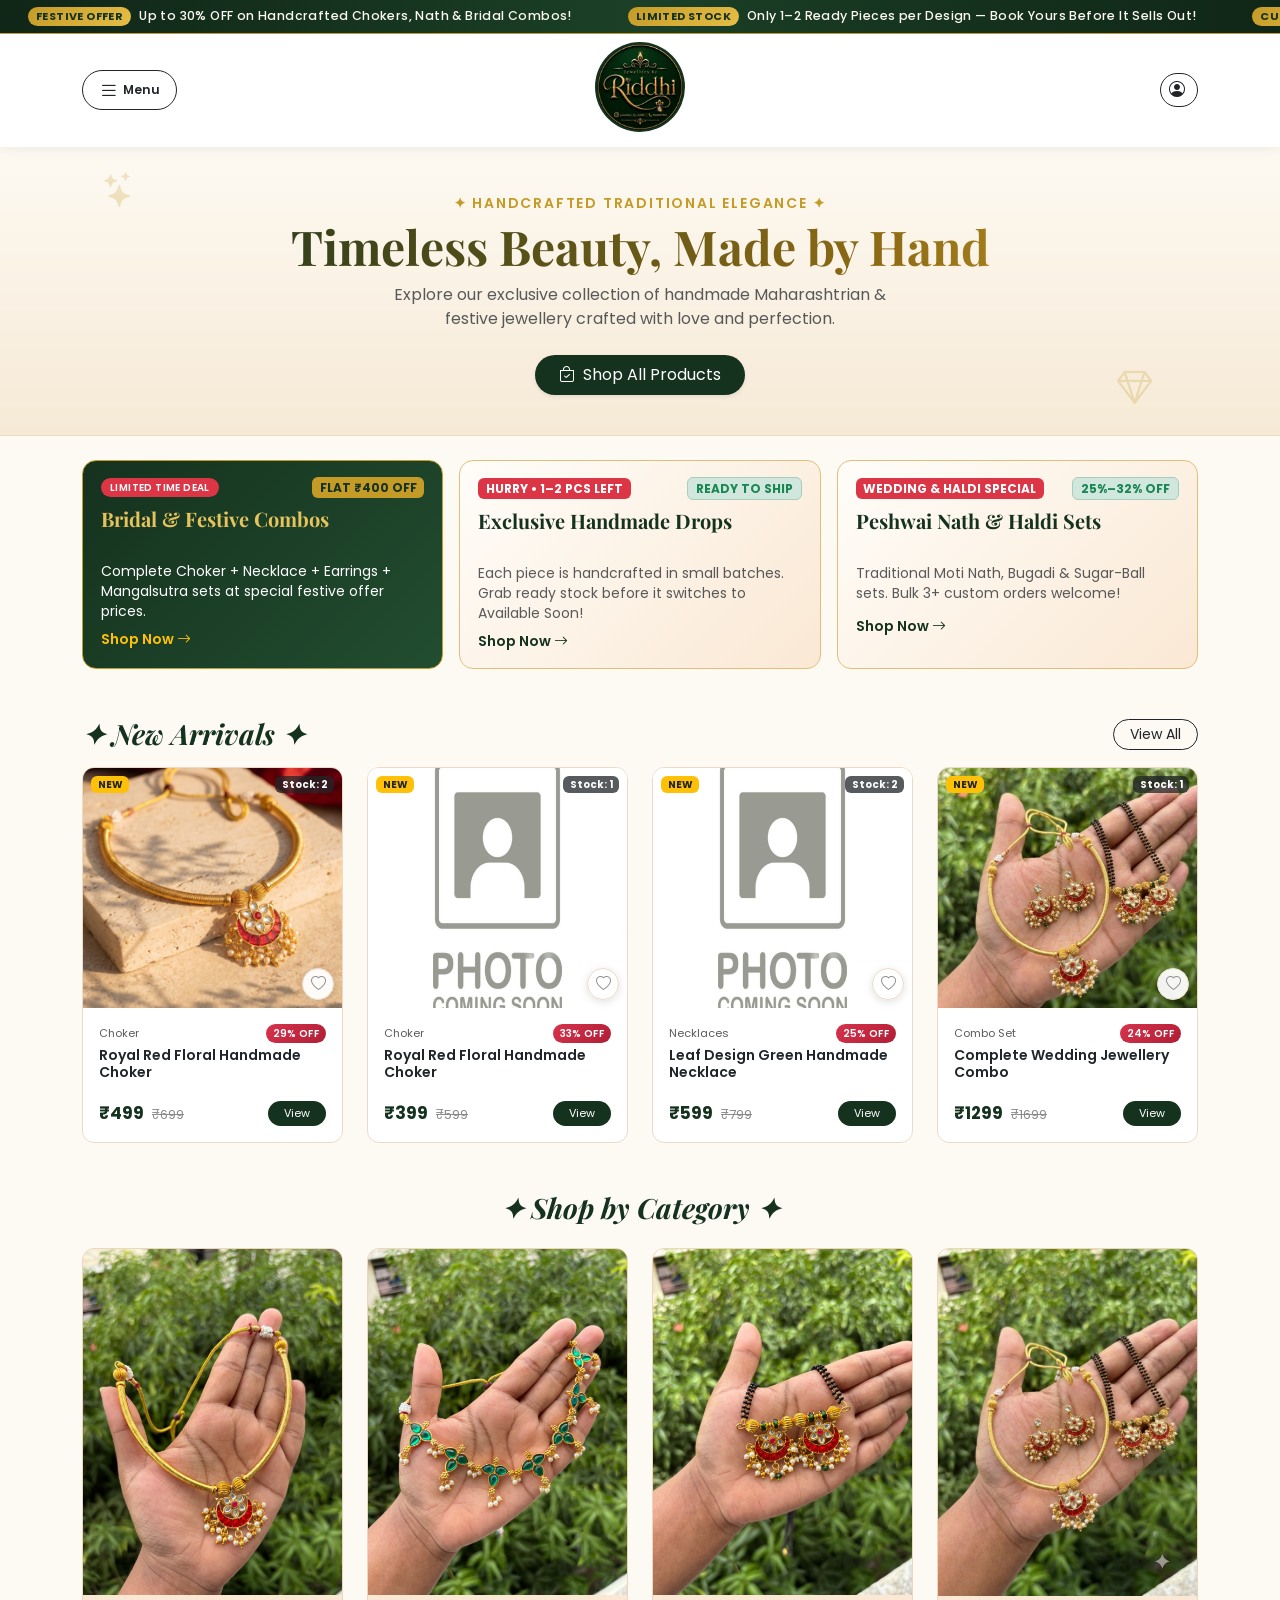
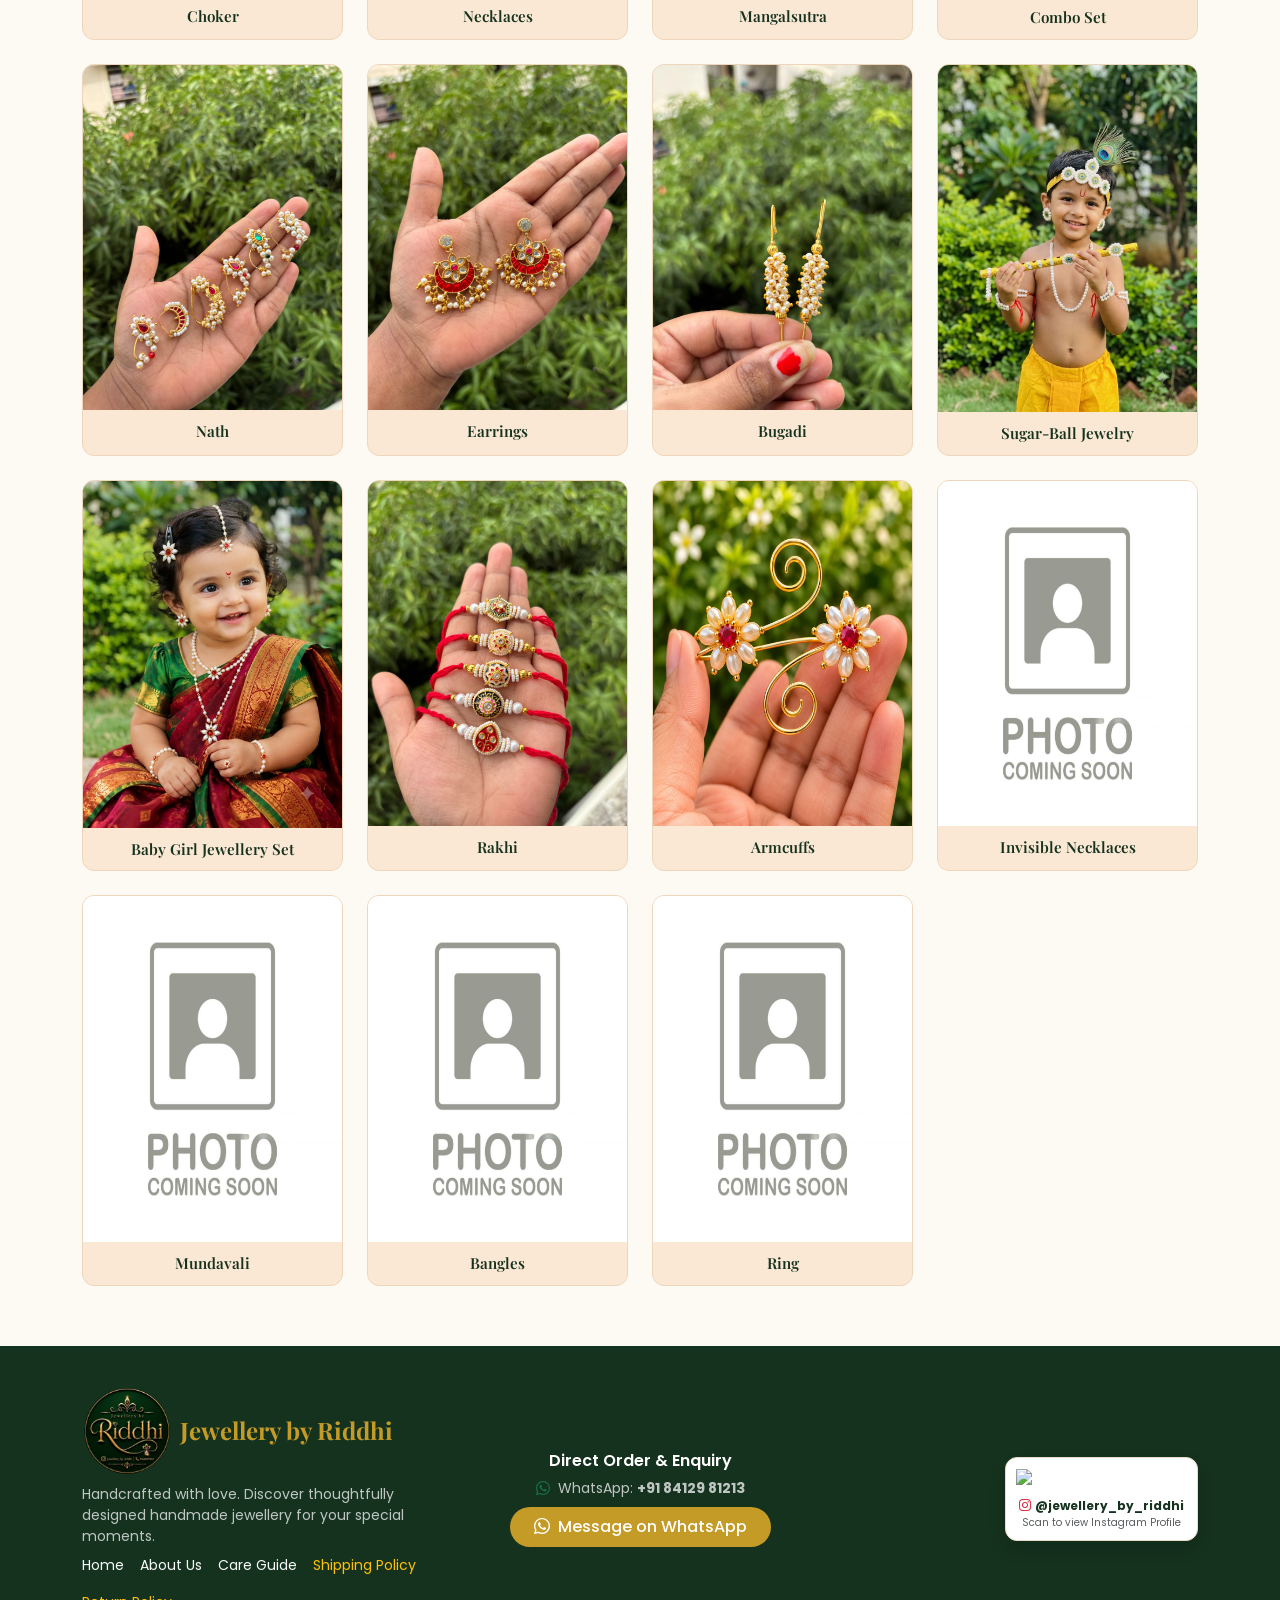
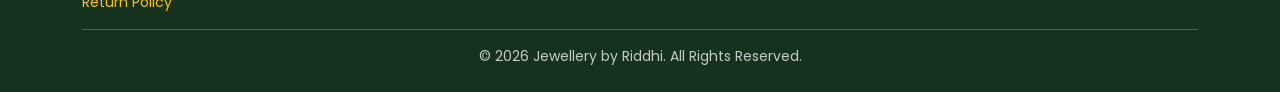
==== commit 60383041: "Add files via upload" ====
--- a/index.html
+++ b/index.html
@@ -131,7 +131,7 @@
           </li>
           <li class="list-group-item bg-transparent d-flex justify-content-between align-items-center">
             <a href="javascript:void(0)" class="text-decoration-none text-dark fw-semibold flex-grow-1" data-bs-toggle="offcanvas" data-bs-target="#myOrdersOffcanvas" onclick="switchCustomerActivityTab('enquiries')">
-              <i class="bi bi-chat-dots-fill text-warning me-2"></i>My Enquiries
+              <i class="bi bi-chat-dots-fill text-warning me-2"></i>My Enquiries <i class="bi bi-bell-fill text-danger small ms-1"></i>
             </a>
             <span id="navEnquiriesCount" class="badge rounded-pill bg-danger d-none">0</span>
           </li>
@@ -152,12 +152,12 @@
             </a>
           </li>
           <li class="list-group-item bg-transparent">
-            <a href="javascript:void(0)" class="text-decoration-none text-dark fw-semibold" onclick="openPolicyModal('shipping')" data-bs-dismiss="offcanvas">
+            <a href="shipping-policy.html" class="text-decoration-none text-dark fw-semibold">
               <i class="bi bi-truck me-2"></i>Shipping Policy
             </a>
           </li>
           <li class="list-group-item bg-transparent">
-            <a href="javascript:void(0)" class="text-decoration-none text-dark fw-semibold" onclick="openPolicyModal('return')" data-bs-dismiss="offcanvas">
+            <a href="return-policy.html" class="text-decoration-none text-dark fw-semibold">
               <i class="bi bi-arrow-counterclockwise me-2"></i>Return Policy
             </a>
           </li>
@@ -511,18 +511,16 @@
             Confirming will place your order, reserve your stock, and open WhatsApp to send your order details.
           </div>
         </div>
-        <div class="modal-footer border-0 d-flex flex-wrap justify-content-between gap-2">
-          <button type="button" class="btn btn-outline-dark btn-sm rounded-pill px-3" onclick="editOrderDetailsFromConfirm()">
+        <div class="modal-footer border-0 d-grid gap-2 pt-2">
+          <button type="button" class="btn btn-outline-dark btn-sm w-100 rounded-square py-2 fw-medium" onclick="editOrderDetailsFromConfirm()">
             <i class="bi bi-pencil-square me-1"></i> Edit Details
           </button>
-          <div class="d-flex gap-2">
-            <button type="button" class="btn btn-outline-danger btn-sm rounded-pill px-3" data-bs-dismiss="modal">
-              No, Cancel
-            </button>
-            <button type="button" class="btn btn-green btn-sm rounded-pill px-3 fw-semibold" onclick="confirmAndSendOrderWhatsApp()">
-              <i class="bi bi-whatsapp me-1"></i> Yes, Confirm &amp; Send on WhatsApp
-            </button>
-          </div>
+          <button type="button" class="btn btn-outline-danger btn-sm w-100 rounded-square py-2 fw-medium" data-bs-dismiss="modal">
+            No, Cancel
+          </button>
+          <button type="button" class="btn btn-green btn-sm w-100 rounded-square py-2 fw-semibold" onclick="confirmAndSendOrderWhatsApp()">
+            <i class="bi bi-whatsapp me-1"></i> Yes, Confirm
+          </button>
         </div>
       </div>
     </div>
@@ -869,39 +867,35 @@
     </div>
   </div>
 
-  <!-- CUSTOMER MOBILE-ONLY LOGIN MODAL (Separate from Admin Login) -->
+  <!-- CUSTOMER MOBILE-ONLY LOGIN MODAL (Jewellery by Riddhi) -->
   <div class="modal fade" id="customerMobileLoginModal" tabindex="-1" aria-hidden="true">
     <div class="modal-dialog modal-dialog-centered modal-sm">
-      <div class="modal-content" style="background-color: var(--cream-bg); border-radius: 16px; border: 2px solid var(--accent-gold);">
-        <div class="modal-header" style="background-color: var(--primary-green); color: #fff;">
-          <h5 class="modal-title brand-font"><i class="bi bi-phone-vibrate me-2 text-warning"></i>Customer Login</h5>
-          <button type="button" class="btn-close btn-close-white" data-bs-dismiss="modal" aria-label="Close"></button>
+      <div class="modal-content" style="background-color: var(--cream-bg); border-radius: 18px; border: 2px solid var(--accent-gold); box-shadow: 0 14px 34px rgba(21,50,30,0.22);">
+        <div class="modal-header justify-content-center py-3" style="background: linear-gradient(135deg, #102617, var(--primary-green)); color: #fff; border-radius: 16px 16px 0 0; border-bottom: 1.5px solid var(--accent-gold);">
+          <h5 class="modal-title brand-font fw-bold m-0" style="color: var(--accent-gold-light);"><i class="bi bi-shield-check me-2 text-warning"></i>Login</h5>
         </div>
         <form onsubmit="submitCustomerMobileLogin(event)" autocomplete="off">
-          <div class="modal-body">
-            <p class="small text-muted mb-2">Enter your <strong>10-digit Mobile Number</strong> to view all your previous Orders &amp; Enquiries on any device:</p>
+          <div class="modal-body pt-3">
             <div id="custMobileLoginErr" class="alert alert-danger py-1 px-2 small d-none"></div>
             <div class="mb-2">
               <label class="form-label small fw-semibold" for="custLoginMobileInput">Mobile Number (10 digits) *</label>
               <div class="input-group input-group-sm">
-                <span class="input-group-text bg-white fw-bold">+91</span>
-                <input type="tel" id="custLoginMobileInput" class="form-control fw-bold" required pattern="[0-9]{10}" minlength="10" maxlength="10"
+                <span class="input-group-text bg-white fw-bold rounded-start-pill px-3">+91</span>
+                <input type="tel" id="custLoginMobileInput" class="form-control fw-bold rounded-end-pill" required pattern="[0-9]{10}" minlength="10" maxlength="10"
                        oninput="this.value=this.value.replace(/[^0-9]/g,'').slice(0,10)" placeholder="e.g. 9876543210">
               </div>
             </div>
           </div>
-          <div class="modal-footer border-0 pt-0">
+          <div class="modal-footer border-0 pt-0 justify-content-center gap-2 pb-3">
             <button type="button" class="btn btn-outline-secondary btn-sm rounded-pill px-3" data-bs-dismiss="modal">Cancel</button>
             <button type="submit" id="custMobileLoginSubmitBtn" class="btn btn-green btn-sm rounded-pill px-4 fw-semibold">
-              <i class="bi bi-check2-circle me-1"></i> Login &amp; Sync
+              <i class="bi bi-shield-check me-1"></i> Login
             </button>
           </div>
         </form>
       </div>
     </div>
-  </div>
-
-  <!-- ADMIN LOGIN MODAL -->
+  </div>  <!-- ADMIN LOGIN MODAL -->
   <div class="modal fade" id="adminLoginModal" tabindex="-1" aria-hidden="true">
     <div class="modal-dialog modal-dialog-centered modal-sm">
       <div class="modal-content" style="background-color: var(--cream-bg); border-radius: 16px;">
@@ -986,7 +980,7 @@
     </div>
   </div>
 
-  <div class="modal fade" id="policyModal" tabindex="-1" aria-hidden="true">
+  <div class="modal fade" id="policyModal" tabindex="-1" aria-hidden="true" style=" background: rgba(0, 0, 0, 0.7);">
     <div class="modal-dialog modal-dialog-centered modal-lg">
       <div class="modal-content" style="background-color: var(--cream-bg); border-radius: 16px;">
         <div class="modal-header" style="background-color: var(--primary-green); color: #fff;">
--- a/css/style.css
+++ b/css/style.css
@@ -728,3 +728,26 @@
     overflow-x: visible !important;
   }
 }
+
+.offer-highlight-card {
+  display: flex !important;
+  flex-direction: column !important;
+  height: 100% !important;
+  min-height: 195px;
+}
+.offer-card-title {
+  min-height: 52px;
+  display: flex;
+  align-items: flex-start;
+  line-height: 1.28;
+}
+.offer-card-desc {
+  min-height: 44px;
+  line-height: 1.42;
+}
+.btn {
+  border-radius: 50px !important;
+}
+.btn.rounded-square {
+  border-radius: 4px !important;
+}
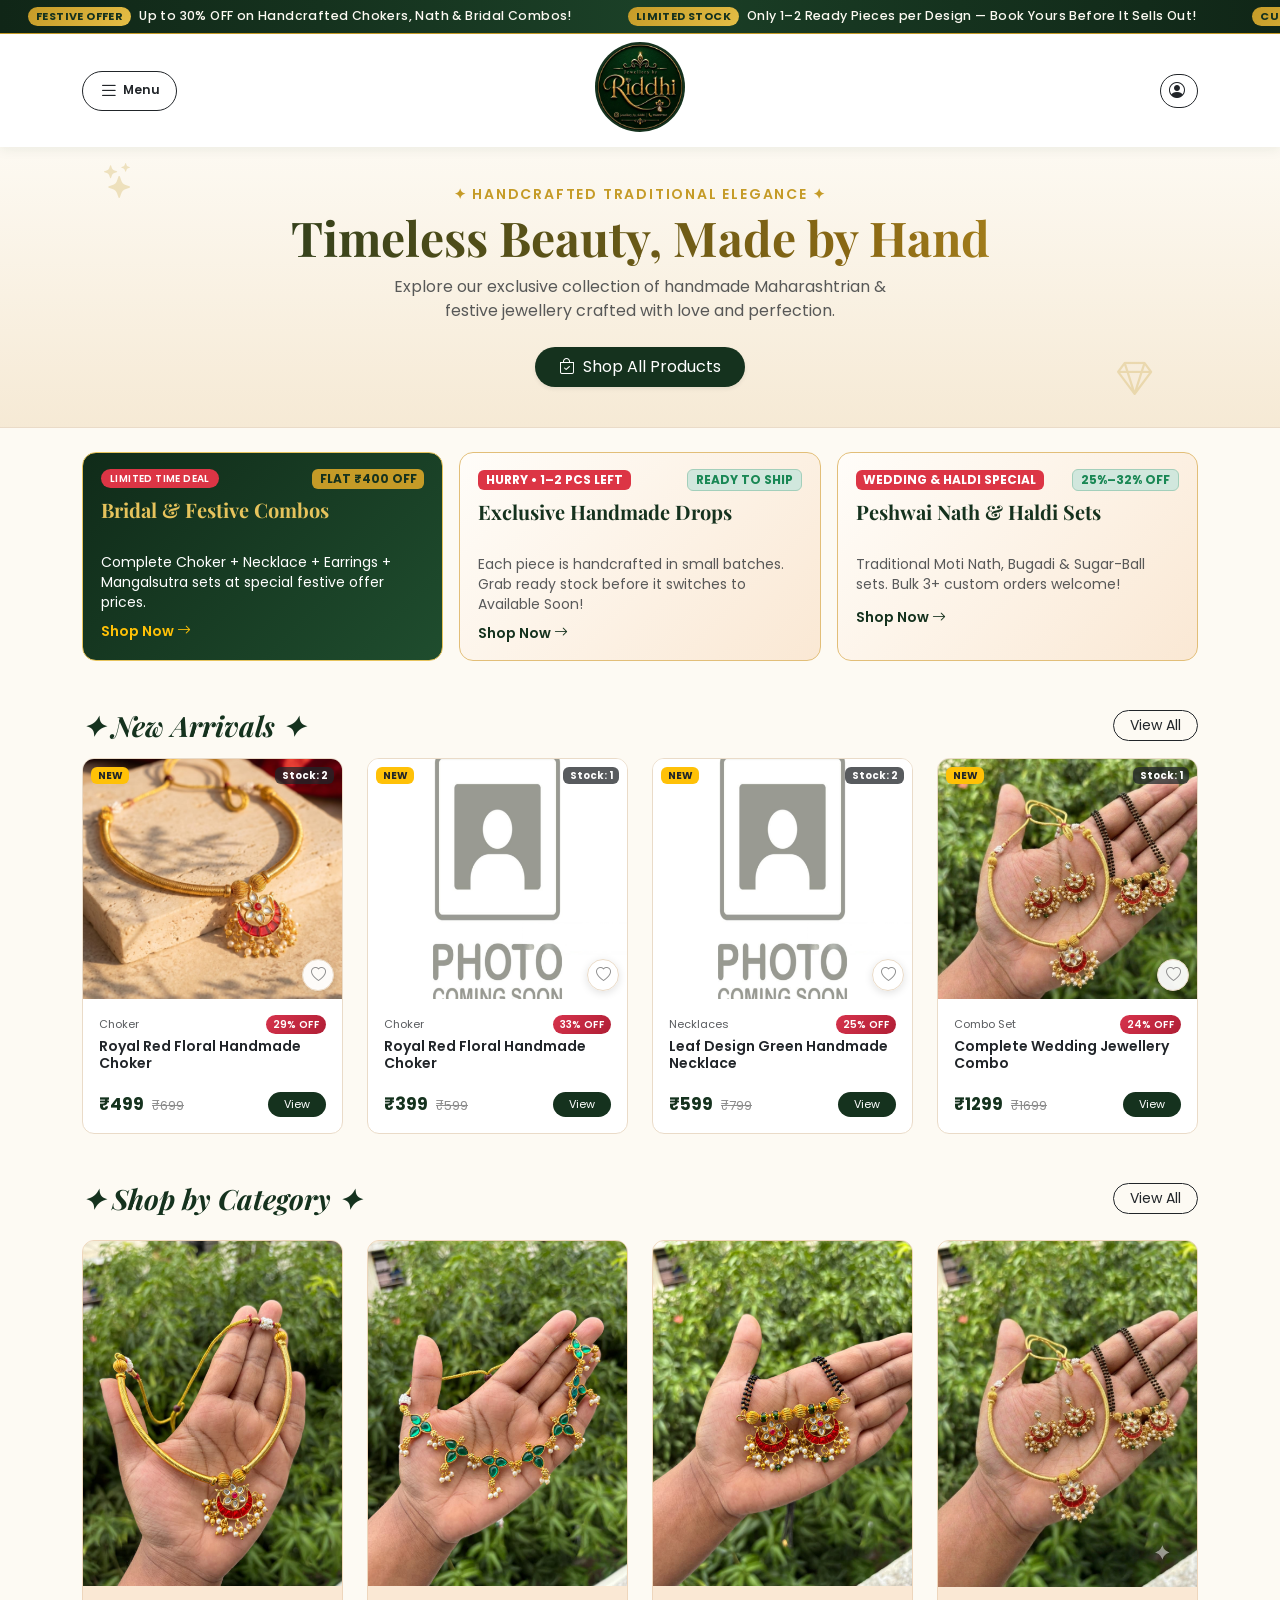
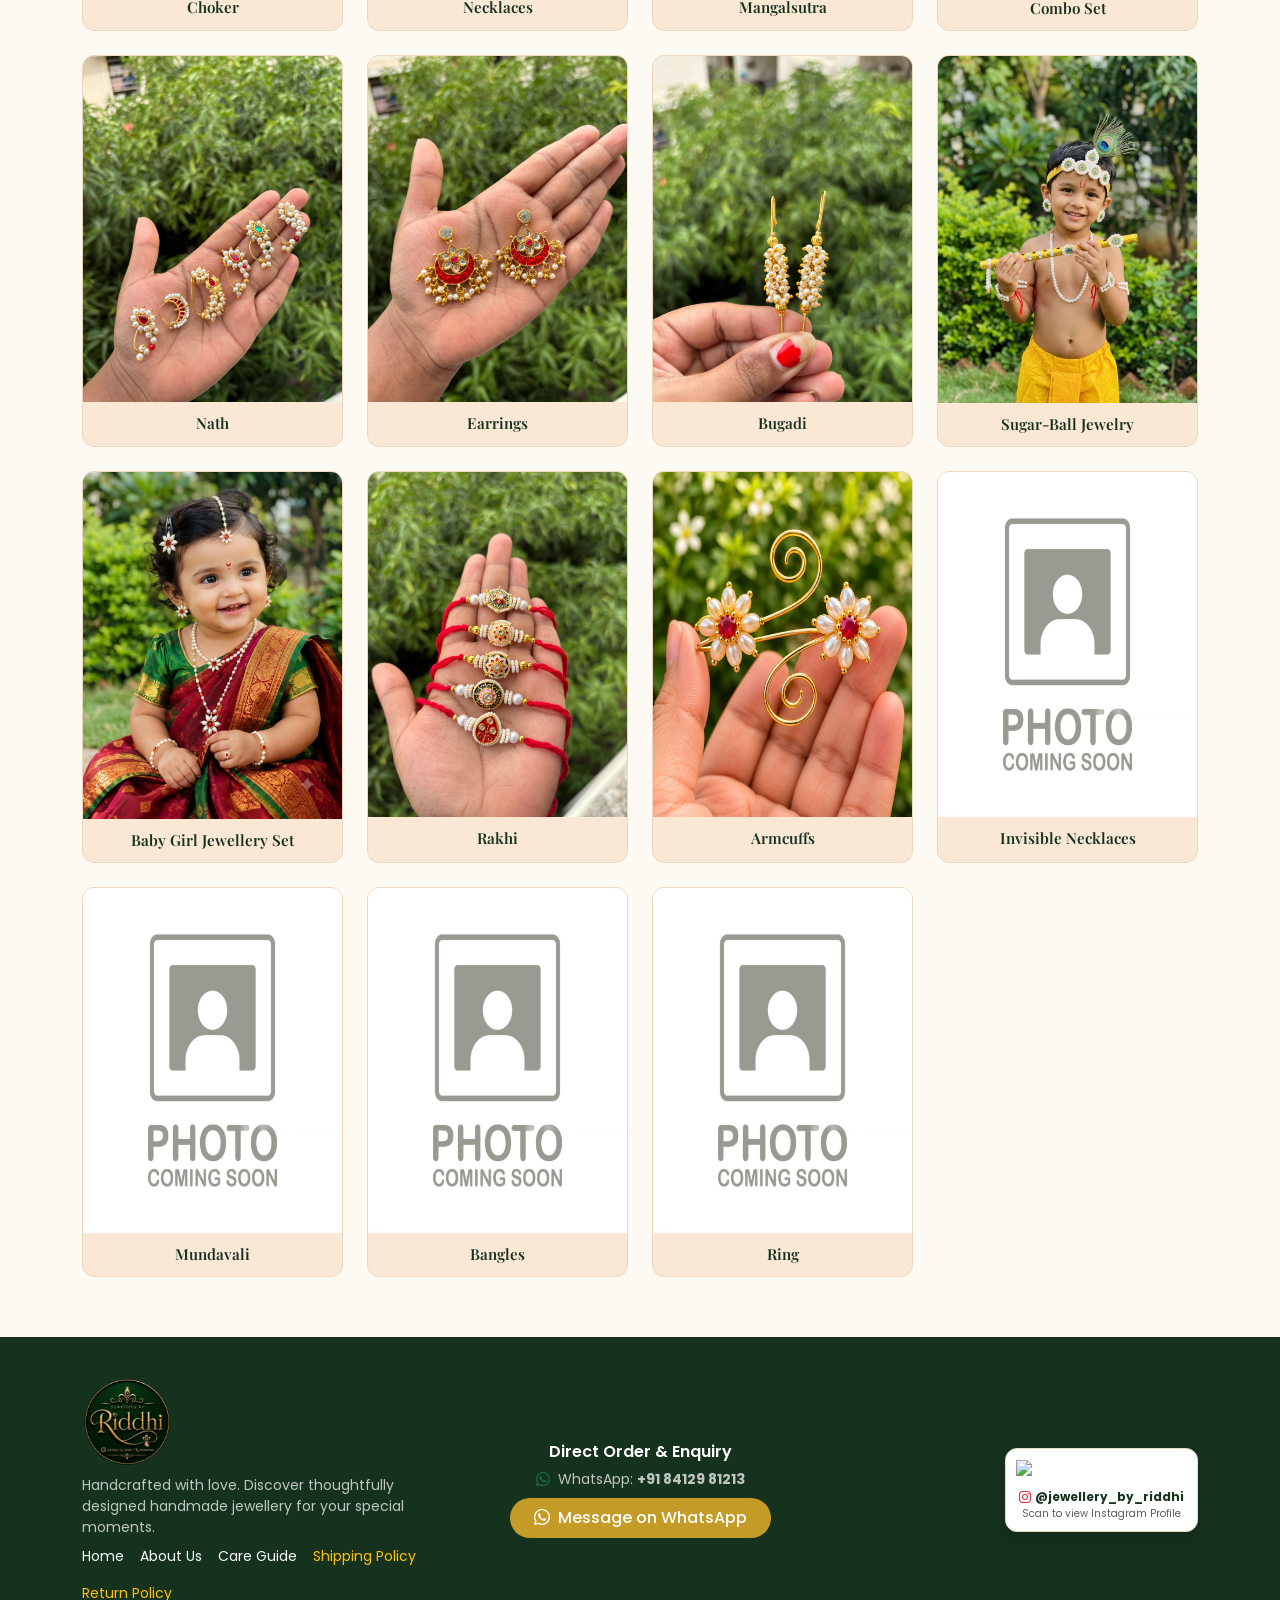
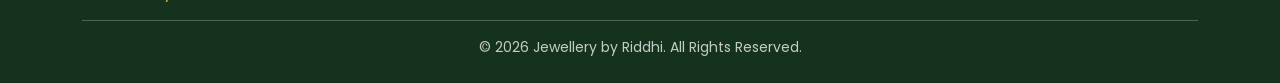
==== commit 3a13862d: "Add files via upload" ====
--- a/index.html
+++ b/index.html
@@ -61,12 +61,23 @@
           </div>
         </div>
 
-        <!-- Right: Customer Mobile Login Only (Desktop & Mobile) -->
+        <!-- Right: Customer Mobile Login & Profile Menu -->
         <div class="nav-right-slot d-flex align-items-center gap-1 gap-md-2">
-          <button id="navCustAccountBtn" class="btn btn-outline-dark btn-sm px-2 px-md-3 py-1 d-flex align-items-center gap-1 rounded-pill" onclick="handleCustomerAccountBtnClick()" title="Customer Mobile Login">
-            <i class="bi bi-person-circle fs-6"></i>
-            <span id="navCustAccountLabel" class="small fw-semibold">Login</span>
-          </button>
+          <div class="profile-account-wrap">
+            <button id="navCustAccountBtn" type="button" class="btn btn-outline-dark btn-sm px-2 px-md-3 py-1 d-flex align-items-center rounded-pill" onclick="handleCustomerAccountBtnClick(event)" title="Customer Mobile Login">
+              <i class="bi bi-person-circle fs-6"></i>
+              <span id="navCustAccountLabel" class="small fw-semibold">Login</span>
+            </button>
+            <div id="headerProfileDropdown" class="profile-account-menu d-none">
+              <div class="px-2 py-1 border-bottom mb-1 small">
+                <div class="text-muted" style="font-size:10px;">Logged In Mobile</div>
+                <div class="fw-bold text-dark" id="headerProfileMobileText">+91 00000 00000</div>
+              </div>
+              <button type="button" class="btn btn-outline-danger btn-sm w-100 rounded-2 py-1 px-2 fw-semibold" style="font-size:12px;" onclick="closeHeaderProfileMenu(); logoutCustomerMobileSession()">
+                <i class="bi bi-box-arrow-right me-1"></i> Logout
+              </button>
+            </div>
+          </div>
         </div>
       </div>
     </div>
@@ -109,31 +120,31 @@
         <ul class="list-group list-group-flush mb-3">
           <li class="list-group-item bg-transparent">
             <a href="javascript:void(0)" class="text-decoration-none text-dark fw-semibold" onclick="navigateTo('home')" data-bs-dismiss="offcanvas">
-              <i class="bi bi-house-door me-2"></i>Home
+              <i class="bi bi-house-door-fill text-success me-2"></i>Home
             </a>
           </li>
           <li class="list-group-item bg-transparent">
             <a href="javascript:void(0)" class="text-decoration-none text-dark fw-semibold" onclick="openProductsView('All')" data-bs-dismiss="offcanvas">
-              <i class="bi bi-grid me-2"></i>All Products (Filter)
+              <i class="bi bi-grid-fill text-primary me-2"></i>All Products (Filter)
             </a>
           </li>
           <li class="list-group-item bg-transparent d-flex justify-content-between align-items-center">
             <a href="javascript:void(0)" class="text-decoration-none text-dark fw-semibold flex-grow-1" onclick="openFavoritesView()" data-bs-dismiss="offcanvas">
               <i class="bi bi-heart-fill text-danger me-2"></i>My Favorites
             </a>
-            <span id="navFavCount" class="badge rounded-pill bg-danger d-none">0</span>
+            <span id="navFavCount" class="badge rounded-pill bg-danger">0</span>
           </li>
           <li class="list-group-item bg-transparent d-flex justify-content-between align-items-center">
             <a href="javascript:void(0)" class="text-decoration-none text-dark fw-semibold flex-grow-1" data-bs-toggle="offcanvas" data-bs-target="#myOrdersOffcanvas" onclick="switchCustomerActivityTab('orders')">
               <i class="bi bi-receipt-cutoff text-success me-2"></i>My Orders
             </a>
-            <span id="navOrdersCount" class="badge rounded-pill bg-success d-none">0</span>
+            <span id="navOrdersCount" class="badge rounded-pill bg-success">0</span>
           </li>
           <li class="list-group-item bg-transparent d-flex justify-content-between align-items-center">
             <a href="javascript:void(0)" class="text-decoration-none text-dark fw-semibold flex-grow-1" data-bs-toggle="offcanvas" data-bs-target="#myOrdersOffcanvas" onclick="switchCustomerActivityTab('enquiries')">
               <i class="bi bi-chat-dots-fill text-warning me-2"></i>My Enquiries <i class="bi bi-bell-fill text-danger small ms-1"></i>
             </a>
-            <span id="navEnquiriesCount" class="badge rounded-pill bg-danger d-none">0</span>
+            <span id="navEnquiriesCount" class="badge rounded-pill bg-danger">0</span>
           </li>
           <li class="list-group-item bg-transparent d-flex justify-content-between align-items-center">
             <a href="javascript:void(0)" class="text-decoration-none text-dark fw-semibold flex-grow-1" data-bs-toggle="offcanvas" data-bs-target="#cartOffcanvas">
@@ -143,31 +154,37 @@
           </li>
           <li class="list-group-item bg-transparent">
             <a href="about.html" class="text-decoration-none text-dark fw-semibold">
-              <i class="bi bi-info-circle me-2"></i>About Us
+              <i class="bi bi-info-circle-fill text-info me-2"></i>About Us
             </a>
           </li>
           <li class="list-group-item bg-transparent">
             <a href="care-guide.html" class="text-decoration-none text-dark fw-semibold">
-              <i class="bi bi-stars me-2"></i>Care Guide
+              <i class="bi bi-stars text-warning me-2"></i>Care Guide
             </a>
           </li>
           <li class="list-group-item bg-transparent">
             <a href="shipping-policy.html" class="text-decoration-none text-dark fw-semibold">
-              <i class="bi bi-truck me-2"></i>Shipping Policy
+              <i class="bi bi-truck text-primary me-2"></i>Shipping Policy
             </a>
           </li>
           <li class="list-group-item bg-transparent">
             <a href="return-policy.html" class="text-decoration-none text-dark fw-semibold">
-              <i class="bi bi-arrow-counterclockwise me-2"></i>Return Policy
+              <i class="bi bi-arrow-counterclockwise text-danger me-2"></i>Return Policy
             </a>
           </li>
         </ul>
-
-        <h6 class="fw-bold px-3 mb-2 text-uppercase small" style="color: var(--accent-gold); letter-spacing: 1px;">All Categories</h6>
-        <div class="list-group list-group-flush px-2 mb-3" id="sidebarCategoryList" style="max-height: 220px; overflow-y: auto;"></div>
-      </div>
-
+      </div>
       <div class="text-center border-top pt-3">
+        <div class="p-2 mb-3 rounded-3 bg-white border shadow-sm">
+          <div class="fw-semibold small mb-1" style="color: var(--primary-green);">Direct Order &amp; Enquiry</div>
+          <div class="small mb-2">
+            <i class="bi bi-telephone-fill text-success me-1"></i>
+            <a href="tel:+918412981213" class="fw-bold text-dark text-decoration-none">+91 84129 81213</a>
+          </div>
+          <a href="https://wa.me/918412981213?text=Hello%20Jewellery%20by%20Riddhi!%20I%20have%20an%20enquiry." target="_blank" class="btn btn-green btn-sm w-100 rounded-pill py-1 fw-semibold">
+            <i class="bi bi-whatsapp me-1"></i> Message on WhatsApp
+          </a>
+        </div>
         <p class="small fw-semibold mb-2" style="color: var(--primary-green);">Follow Us on Instagram</p>
         <div class="qr-box shadow-sm">
           <img src="https://api.qrserver.com/v1/create-qr-code/?size=150x150&data=https://www.instagram.com/jewellery_by_riddhi/" alt="Instagram QR">
@@ -180,6 +197,7 @@
         </div>
       </div>
     </div>
+  </div>
   </div>
 
   <!-- HOME VIEW -->
@@ -245,7 +263,7 @@
     </section>
 
     <!-- NEW ARRIVALS SECTION -->
-    <section class="container my-5">
+    <section class="container my-5" id="newArrivalsSection">
       <div class="d-flex justify-content-between align-items-center mb-3">
         <h3 class="section-title m-0">✦ New Arrivals ✦</h3>
         <button class="btn btn-sm btn-outline-dark rounded-pill px-3" onclick="openProductsView('All')">View All</button>
@@ -255,8 +273,9 @@
 
     <!-- SHOP BY CATEGORY (15 CATEGORIES) -->
     <section class="container my-5">
-      <div class="text-center mb-4">
-        <h3 class="section-title">✦ Shop by Category ✦</h3>
+      <div class="d-flex justify-content-between align-items-center mb-4">
+        <h3 class="section-title m-0">✦ Shop by Category ✦</h3>
+        <button class="btn btn-sm btn-outline-dark rounded-pill px-3" onclick="openProductsView('All')">View All</button>
       </div>
       <div class="row g-3 g-md-4" id="homeCategoryGrid">
       </div>
@@ -356,10 +375,13 @@
               </div>
               <p class="small text-muted mb-2" id="modalDesc"></p>
 
-              <!-- SHIPPING POLICY LINK IN PRODUCT DETAIL -->
-              <div class="mb-3">
+              <!-- SHIPPING & RETURN POLICY LINKS IN PRODUCT DETAIL (POPUP) -->
+              <div class="mb-3 d-flex flex-wrap gap-3">
                 <a href="javascript:void(0)" class="small fw-semibold text-decoration-none" style="color: var(--primary-green);" onclick="openPolicyModal('shipping')">
-                  <i class="bi bi-truck me-1 text-warning"></i>View Shipping Policy &amp; Delivery Timelines <i class="bi bi-box-arrow-up-right" style="font-size: 10px;"></i>
+                  <i class="bi bi-truck me-1 text-warning"></i>Shipping Policy &amp; Delivery Timelines <i class="bi bi-box-arrow-up-right" style="font-size: 10px;"></i>
+                </a>
+                <a href="javascript:void(0)" class="small fw-semibold text-decoration-none" style="color: var(--primary-green);" onclick="openPolicyModal('return')">
+                  <i class="bi bi-arrow-counterclockwise me-1 text-danger"></i>Return Policy <i class="bi bi-box-arrow-up-right" style="font-size: 10px;"></i>
                 </a>
               </div>
 
@@ -380,9 +402,9 @@
                     Quantity <span class="text-muted fw-normal" id="maxStockHint">(Max 2 ready)</span>:
                   </label>
                   <div class="input-group input-group-sm" style="width: 135px;">
-                    <button class="btn btn-outline-secondary" type="button" onclick="changeModalQty(-1)">-</button>
+                    <button class="btn btn-outline-secondary rounded-square" type="button" onclick="changeModalQty(-1)">-</button>
                     <input type="text" class="form-control text-center fw-bold" id="modalQty" value="1" readonly>
-                    <button class="btn btn-outline-secondary" type="button" onclick="changeModalQty(1)">+</button>
+                    <button class="btn btn-outline-secondary rounded-square" type="button" onclick="changeModalQty(1)">+</button>
                   </div>
                 </div>
 
@@ -392,7 +414,7 @@
                 </div>
 
                 <div class="d-grid gap-2 d-sm-flex">
-                  <button class="btn btn-outline-dark flex-fill fw-medium btn-sm py-2" onclick="handleAddToCartClick()">
+                  <button class="btn btn-outline-dark flex-fill fw-medium btn-sm py-2 rounded-pill" onclick="handleAddToCartClick()">
                     <i class="bi bi-cart-plus me-1"></i> Add to Cart
                   </button>
                   <button class="btn btn-green flex-fill fw-medium btn-sm py-2" onclick="handleOrderSingleClick()">
@@ -473,7 +495,7 @@
                 <div class="city-autocomplete-wrap">
                   <div class="input-group input-group-sm">
                     <input type="text" id="custCity" class="form-control" required placeholder="Select or type city..." oninput="handleCityInput(this.value)" onfocus="handleCityInput(this.value)">
-                    <button class="btn btn-outline-secondary" type="button" onclick="toggleCityDropdownBtn()" title="Show city list" aria-label="Show city list">
+                    <button class="btn btn-outline-secondary rounded-square city-dropdown-btn" type="button" onclick="toggleCityDropdownBtn()" title="Show city list" aria-label="Show city list">
                       <i class="bi bi-chevron-down"></i>
                     </button>
                   </div>
@@ -512,13 +534,13 @@
           </div>
         </div>
         <div class="modal-footer border-0 d-grid gap-2 pt-2">
-          <button type="button" class="btn btn-outline-dark btn-sm w-100 rounded-square py-2 fw-medium" onclick="editOrderDetailsFromConfirm()">
+          <button type="button" class="btn btn-outline-dark btn-sm w-100 rounded-pill py-2 fw-medium" onclick="editOrderDetailsFromConfirm()">
             <i class="bi bi-pencil-square me-1"></i> Edit Details
           </button>
-          <button type="button" class="btn btn-outline-danger btn-sm w-100 rounded-square py-2 fw-medium" data-bs-dismiss="modal">
+          <button type="button" class="btn btn-outline-danger btn-sm w-100 rounded-pill py-2 fw-medium" data-bs-dismiss="modal">
             No, Cancel
           </button>
-          <button type="button" class="btn btn-green btn-sm w-100 rounded-square py-2 fw-semibold" onclick="confirmAndSendOrderWhatsApp()">
+          <button type="button" class="btn btn-green btn-sm w-100 rounded-pill py-2 fw-semibold" onclick="confirmAndSendOrderWhatsApp()">
             <i class="bi bi-whatsapp me-1"></i> Yes, Confirm
           </button>
         </div>
@@ -606,9 +628,9 @@
               <div class="col-6">
                 <label class="form-label small fw-semibold mb-1">Total Required Qty:</label>
                 <div class="input-group input-group-sm">
-                  <button class="btn btn-outline-dark fw-bold" type="button" onclick="adjustEnquiryQty(-1)">-</button>
+                  <button class="btn btn-outline-dark fw-bold rounded-square" type="button" onclick="adjustEnquiryQty(-1)">-</button>
                   <input type="number" id="enqReqQtyInput" class="form-control text-center fw-bold" min="1" max="500" value="6" oninput="refreshEnquiryStockBreakdown()">
-                  <button class="btn btn-outline-dark fw-bold" type="button" onclick="adjustEnquiryQty(1)">+</button>
+                  <button class="btn btn-outline-dark fw-bold rounded-square" type="button" onclick="adjustEnquiryQty(1)">+</button>
                 </div>
               </div>
             </div>
@@ -631,11 +653,11 @@
               <textarea id="enqCustNote" class="form-control form-control-sm" rows="2" placeholder="Required delivery date, color preference, or custom note..."></textarea>
             </div>
           </div>
-          <div class="modal-footer border-0">
-            <button type="button" class="btn btn-outline-secondary btn-sm rounded-pill px-3" data-bs-dismiss="modal">Cancel</button>
-            <button type="submit" id="submitOverStockEnqBtn" class="btn btn-green btn-sm rounded-pill px-4 fw-semibold">
+          <div class="modal-footer border-0 d-grid gap-2 pt-2">
+            <button type="submit" id="submitOverStockEnqBtn" class="btn btn-green btn-sm w-100 rounded-pill py-2 fw-semibold">
               <i class="bi bi-whatsapp me-1"></i> Update Enquiry &amp; Send on WhatsApp
             </button>
+            <button type="button" class="btn btn-outline-secondary btn-sm w-100 rounded-pill py-2" data-bs-dismiss="modal">Cancel</button>
           </div>
         </form>
       </div>
@@ -700,7 +722,7 @@
     </div>
   </div>
 
-  <!-- MY ORDERS OFFCANVAS (TWO TABS: MY ORDERS & MY ENQUIRIES + FILTERS) -->
+<!-- MY ORDERS OFFCANVAS (TWO TABS: MY ORDERS & MY ENQUIRIES + FILTERS) -->
   <div class="offcanvas offcanvas-end" tabindex="-1" id="myOrdersOffcanvas">
     <div class="offcanvas-header" style="background-color: var(--primary-green); color: #fff;">
       <h5 class="offcanvas-title brand-font"><i class="bi bi-receipt-cutoff me-2"></i>My Placed Orders</h5>
@@ -708,19 +730,6 @@
     </div>
     <div class="offcanvas-body d-flex flex-column justify-content-between" style="background-color: var(--cream-bg);">
       <div>
-        <!-- CUSTOMER MOBILE SYNC BAR INSIDE MY ORDERS DRAWER -->
-        <div id="drawerCustSyncBanner" class="p-2 mb-2 rounded-3 bg-white border d-flex justify-content-between align-items-center gap-2">
-          <div class="small" style="font-size: 11px;">
-            <span id="drawerCustStatusText" class="text-muted">Login with mobile no. to load orders from all devices</span>
-          </div>
-          <button type="button" id="drawerCustLoginBtn" class="btn btn-green btn-sm py-0 px-2 rounded-pill text-nowrap" style="font-size: 11px;" onclick="openCustomerMobileLoginModal()">
-            <i class="bi bi-phone me-1"></i>Login
-          </button>
-          <button type="button" id="drawerCustLogoutBtn" class="btn btn-outline-danger btn-sm py-0 px-2 rounded-pill text-nowrap d-none" style="font-size: 11px;" onclick="logoutCustomerMobileSession()">
-            Logout
-          </button>
-        </div>
-
         <!-- TWO SEPARATE TABS FOR CUSTOMER: MY ORDERS & MY ENQUIRIES -->
         <ul class="nav nav-pills nav-fill mb-3 bg-white p-1 rounded-pill shadow-sm border" id="customerActivityTabs" role="tablist">
           <li class="nav-item" role="presentation">
@@ -815,7 +824,6 @@
       </div>
     </div>
   </div>
-
   <!-- FLOATING CART -->
   <div class="floating-cart d-none" id="floatingCartBtn" data-bs-toggle="offcanvas" data-bs-target="#cartOffcanvas">
     <i class="bi bi-bag-check-fill fs-5" style="color: var(--accent-gold);"></i>
@@ -855,9 +863,6 @@
             <a id="customerWhatsAppCopyBtn" href="#" target="_blank" class="btn btn-green py-2 fw-semibold rounded-pill">
               <i class="bi bi-whatsapp me-1"></i> Get Order Details on My WhatsApp
             </a>
-            <button type="button" class="btn btn-outline-success btn-sm rounded-pill" data-bs-dismiss="modal" data-bs-toggle="offcanvas" data-bs-target="#myOrdersOffcanvas">
-              <i class="bi bi-receipt-cutoff me-1"></i> View in My Orders
-            </button>
             <button type="button" class="btn btn-outline-dark btn-sm rounded-pill" data-bs-dismiss="modal">
               Continue Shopping
             </button>
@@ -914,7 +919,7 @@
               <label class="form-label small fw-semibold" for="adminPass">Password</label>
               <div class="input-group input-group-sm">
                 <input type="password" id="adminPass" class="form-control" required autocomplete="current-password">
-                <button class="btn btn-outline-secondary" type="button" onclick="const f=document.getElementById('adminPass'); f.type = f.type==='password' ? 'text' : 'password'" aria-label="Show or hide password"><i class="bi bi-eye"></i></button>
+                <button class="btn btn-outline-secondary rounded-square" type="button" onclick="const f=document.getElementById('adminPass'); f.type = f.type==='password' ? 'text' : 'password'" aria-label="Show or hide password"><i class="bi bi-eye"></i></button>
               </div>
             </div>
           </div>
@@ -1001,15 +1006,14 @@
         <div class="col-md-4">
           <div class="d-flex align-items-center justify-content-center justify-content-md-start gap-2 mb-2">
             <img src="assets/logo.png" alt="Jewellery by Riddhi" class="brand-logo-img">
-            <h4 class="brand-font fw-bold m-0" style="color: var(--accent-gold);">Jewellery by Riddhi</h4>
           </div>
           <p class="small text-light opacity-75 mb-2">Handcrafted with love. Discover thoughtfully designed handmade jewellery for your special moments.</p>
           <div class="d-flex justify-content-center justify-content-md-start gap-3 small flex-wrap">
             <a href="index.html" class="text-light text-decoration-none">Home</a>
             <a href="about.html" class="text-light text-decoration-none">About Us</a>
             <a href="care-guide.html" class="text-light text-decoration-none">Care Guide</a>
-            <a href="javascript:void(0)" class="text-warning text-decoration-none" onclick="openPolicyModal('shipping')">Shipping Policy</a>
-            <a href="javascript:void(0)" class="text-warning text-decoration-none" onclick="openPolicyModal('return')">Return Policy</a>
+            <a href="shipping-policy.html" class="text-warning text-decoration-none">Shipping Policy</a>
+            <a href="return-policy.html" class="text-warning text-decoration-none">Return Policy</a>
           </div>
         </div>
 
--- a/css/style.css
+++ b/css/style.css
@@ -751,3 +751,143 @@
 .btn.rounded-square {
   border-radius: 4px !important;
 }
+
+
+/* ==========================================
+   V44: TRUE FIXED TOP HEADER + RESPONSIVE CART + PROFILE POPOVER
+   ========================================== */
+.offer-marquee-bar {
+  position: fixed !important;
+  top: 0 !important;
+  left: 0 !important;
+  right: 0 !important;
+  width: 100% !important;
+  z-index: 1045 !important;
+}
+
+.navbar,
+.navbar.sticky-top,
+.navbar.fixed-top {
+  position: fixed !important;
+  top: 34px !important;
+  left: 0 !important;
+  right: 0 !important;
+  width: 100% !important;
+  z-index: 1040 !important;
+}
+
+body {
+  padding-top: 138px !important;
+}
+
+@media (max-width: 576px) {
+  .navbar,
+  .navbar.sticky-top,
+  .navbar.fixed-top {
+    top: 28px !important;
+  }
+  body {
+    padding-top: 104px !important;
+  }
+}
+
+.admin-top-bar.sticky-top {
+  position: fixed !important;
+  top: 0 !important;
+  left: 0 !important;
+  right: 0 !important;
+  width: 100% !important;
+  z-index: 1045 !important;
+}
+
+body:has(.admin-top-bar.sticky-top) {
+  padding-top: 76px !important;
+}
+
+@media (max-width: 767.98px) {
+  body:has(.admin-top-bar.sticky-top) {
+    padding-top: 118px !important;
+  }
+}
+
+/* Responsive Shopping Cart Offcanvas */
+#cartOffcanvas.offcanvas-end {
+  width: min(430px, 100vw) !important;
+  max-width: 100vw !important;
+}
+
+#cartOffcanvas .offcanvas-body {
+  overflow-x: hidden;
+}
+
+#cartItemsContainer .card-body {
+  flex-wrap: wrap;
+}
+
+@media (max-width: 576px) {
+  #cartOffcanvas.offcanvas-end {
+    width: 100vw !important;
+    max-width: 100vw !important;
+  }
+  #cartOffcanvas .offcanvas-body {
+    padding: 12px !important;
+  }
+  #cartItemsContainer .card-body {
+    gap: 8px !important;
+  }
+  #cartItemsContainer .card-body > img {
+    width: 52px !important;
+    height: 52px !important;
+  }
+}
+
+/* Profile Account Action Popover/Menu */
+.profile-account-wrap {
+  position: relative;
+}
+
+.profile-account-menu {
+  position: absolute;
+  top: calc(100% + 6px);
+  right: 0;
+  min-width: 195px;
+  background: #ffffff;
+  border: 1.5px solid var(--accent-gold);
+  border-radius: 12px;
+  box-shadow: 0 10px 26px rgba(21, 50, 30, 0.18);
+  padding: 8px;
+  z-index: 1065;
+}
+
+
+/* ==========================================
+   V46: CITY DROPDOWN SQUARE + OFFER CARD THEMES
+   ========================================== */
+.city-dropdown-btn,
+.city-autocomplete-wrap .btn {
+  border-radius: 4px !important;
+}
+
+.offer-highlight-card.theme-royal-green {
+  background: linear-gradient(135deg, #102b19 0%, #1f4d2e 100%) !important;
+  border-color: #e6c35c !important;
+  color: #ffffff !important;
+}
+
+.offer-highlight-card.theme-festive-gold {
+  background: linear-gradient(135deg, #5c3d06 0%, #9c6b12 55%, #c59b27 100%) !important;
+  border-color: #fff0b3 !important;
+  color: #ffffff !important;
+}
+
+.offer-highlight-card.theme-bridal-rose {
+  background: linear-gradient(135deg, #591329 0%, #8f1d40 60%, #b82d57 100%) !important;
+  border-color: #ffd6e2 !important;
+  color: #ffffff !important;
+}
+
+.offer-highlight-card.theme-soft-cream {
+  background: linear-gradient(135deg, #fffdf8 0%, #f7ead4 100%) !important;
+  border-color: #c59b27 !important;
+  color: #15321e !important;
+}
